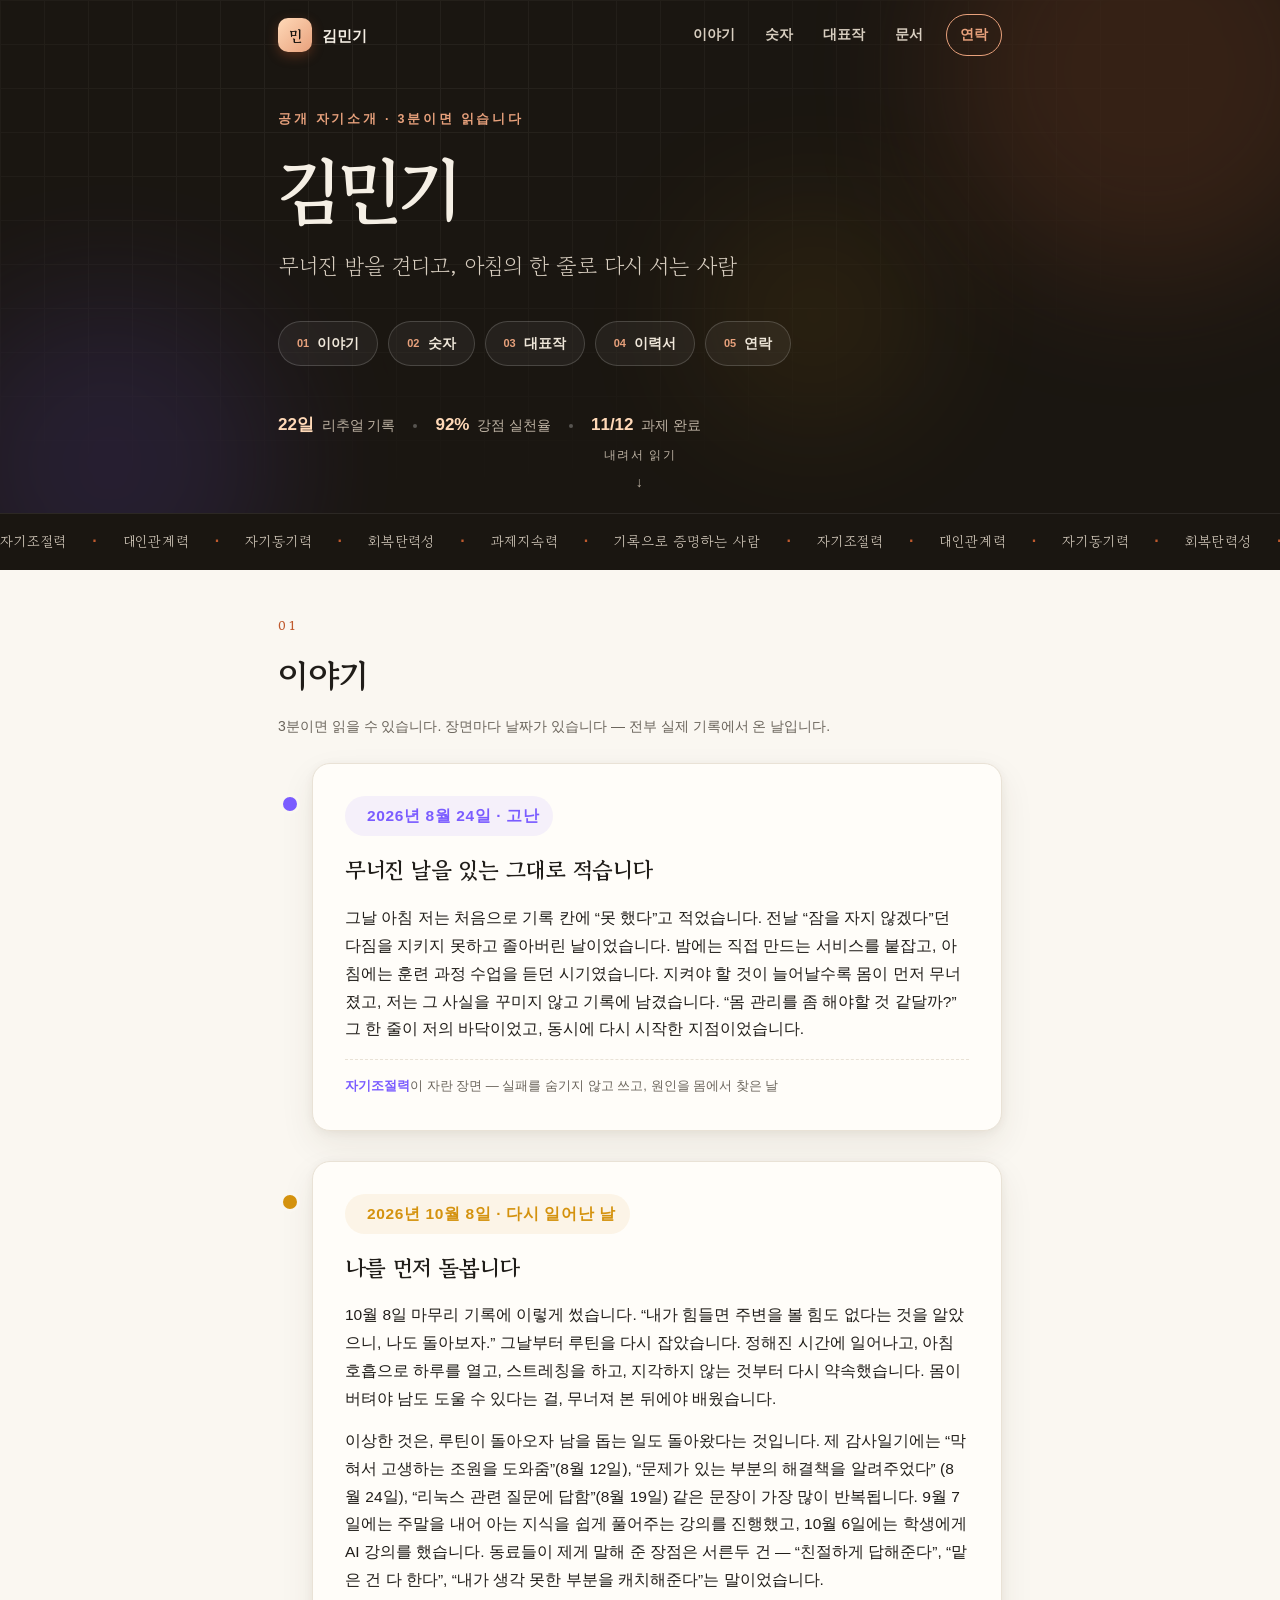
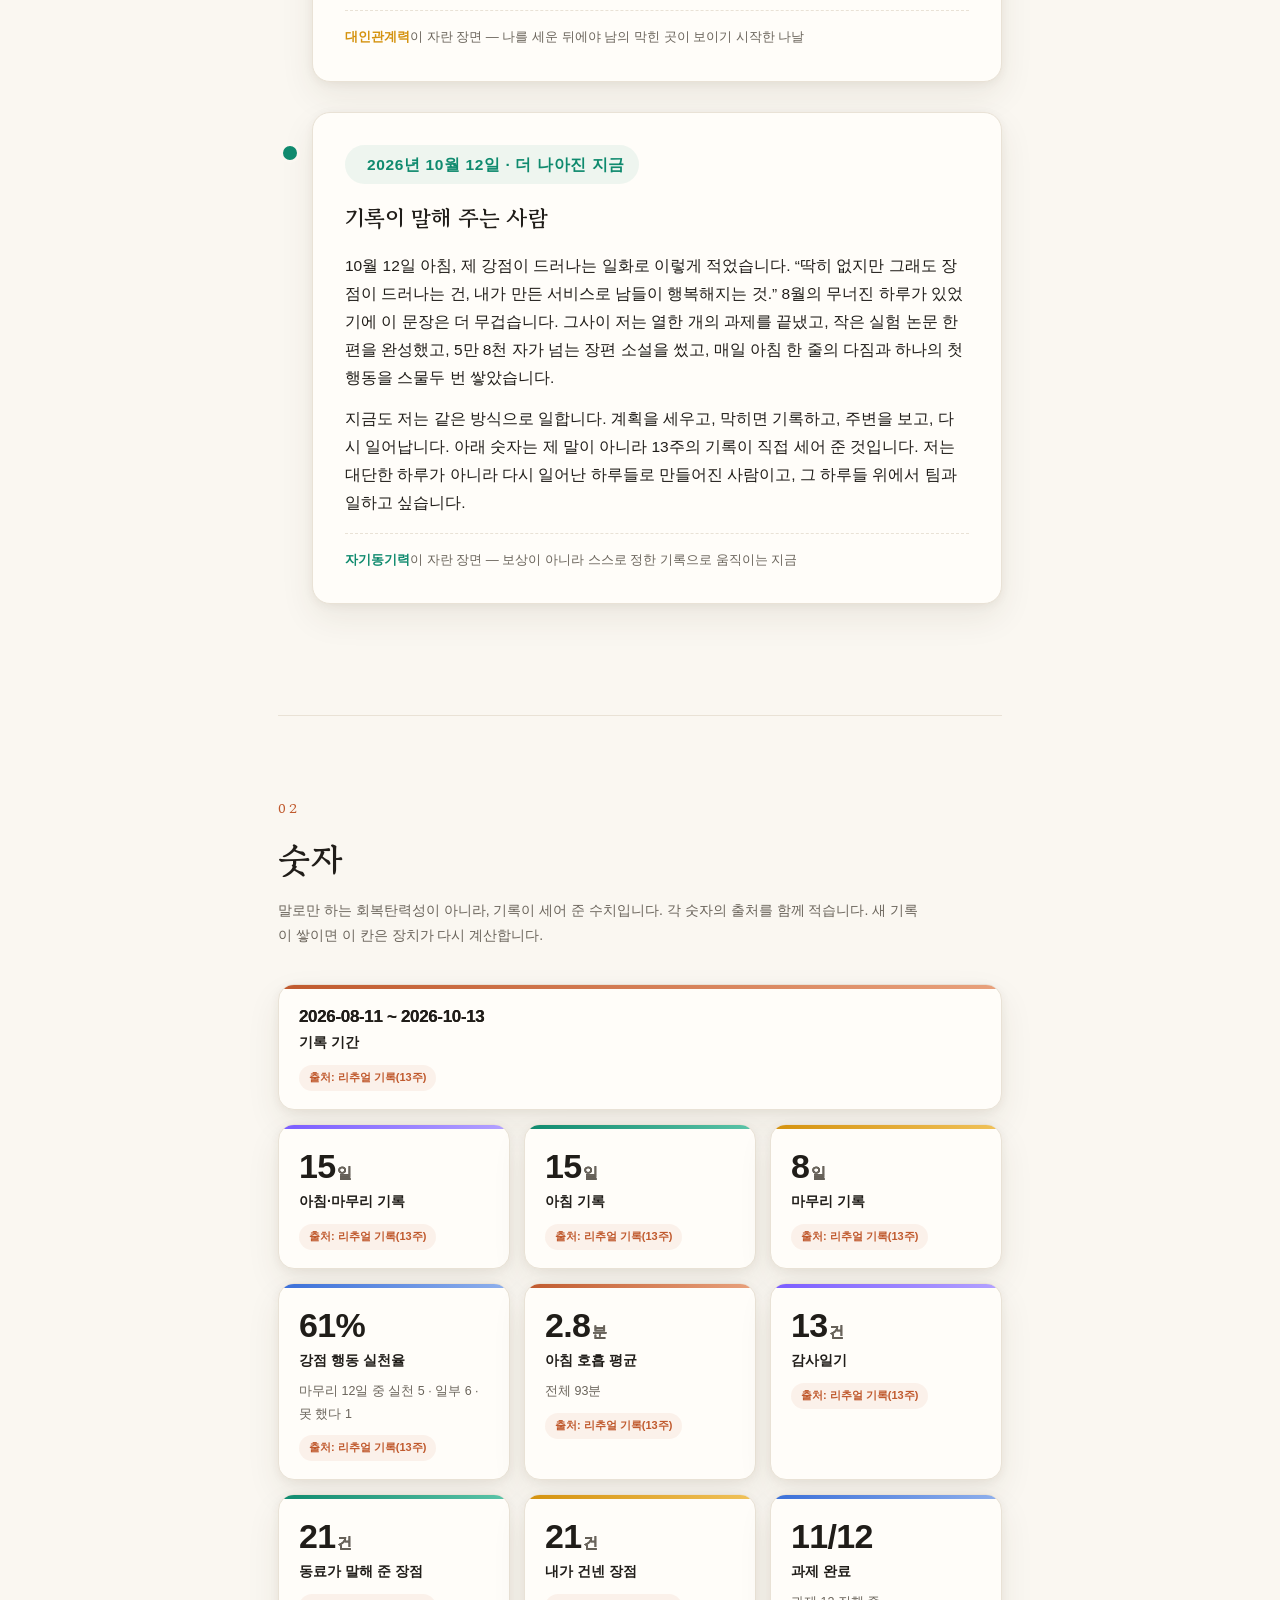
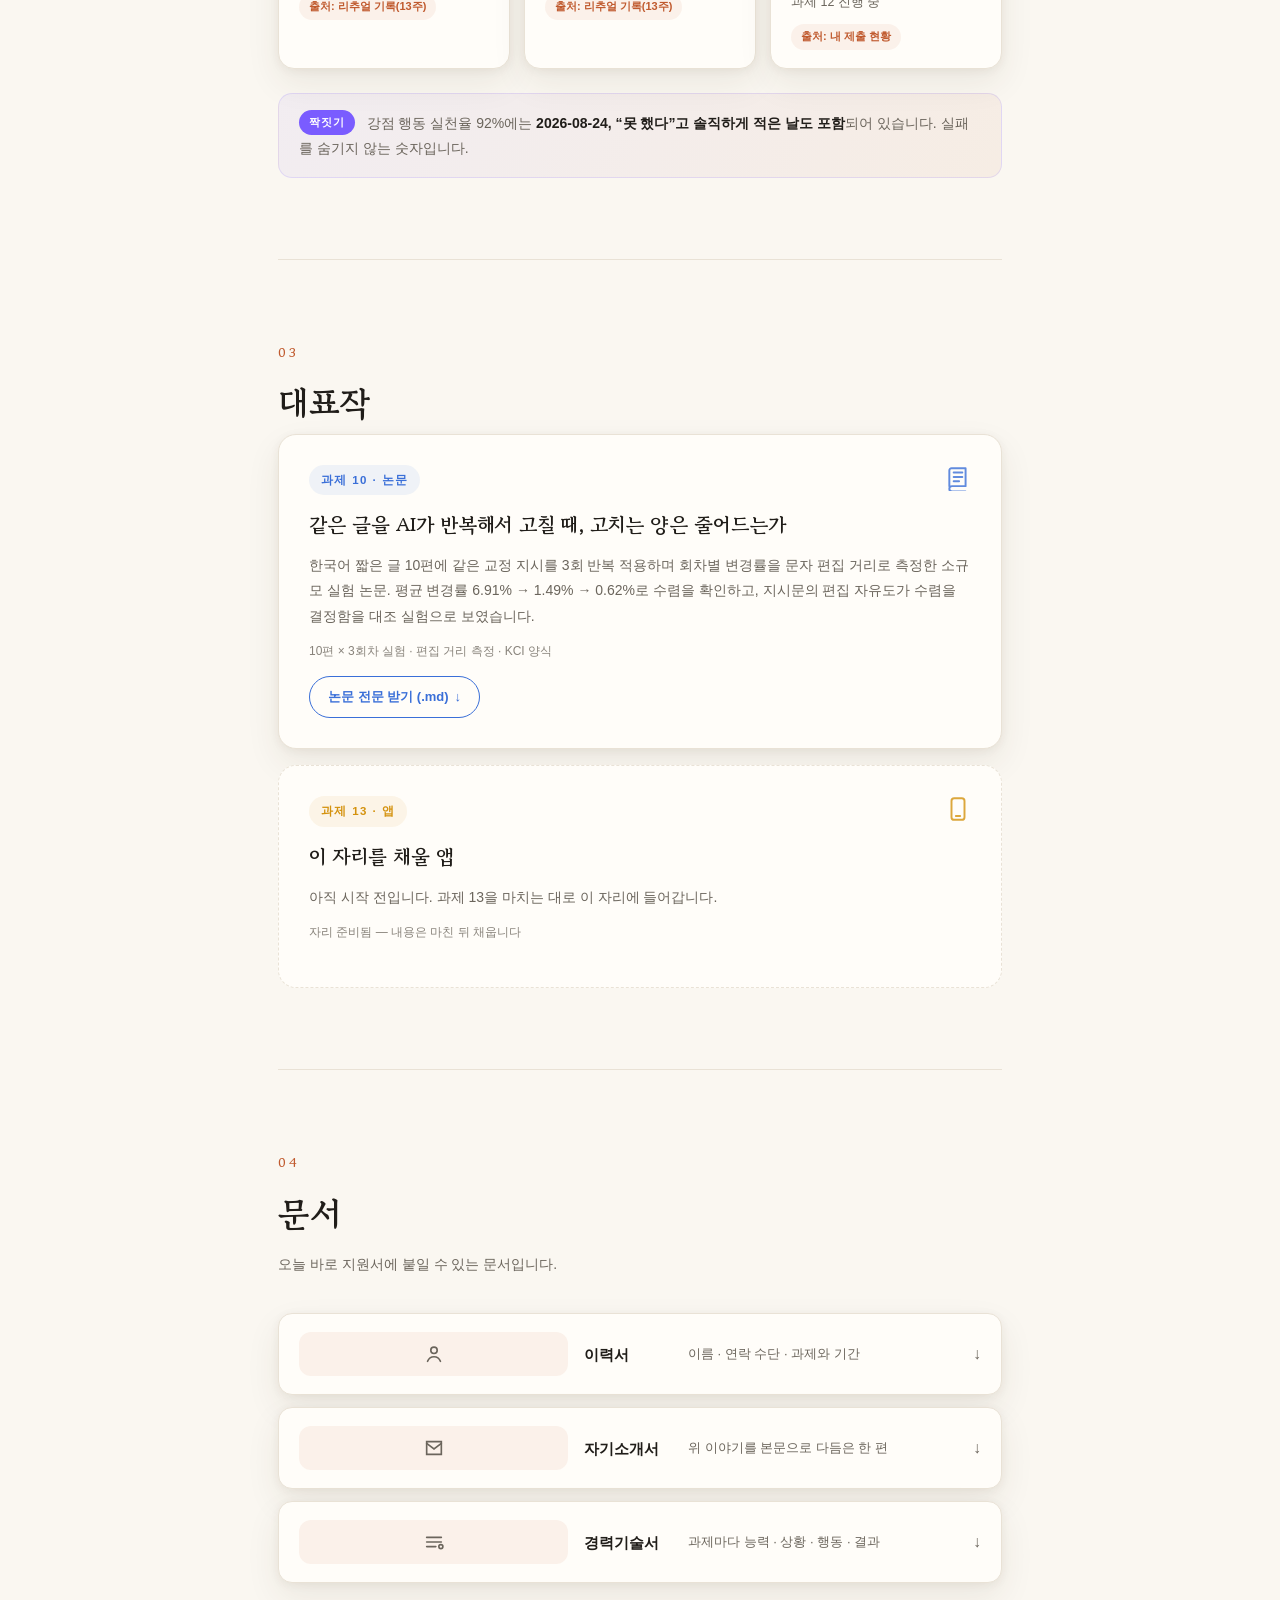
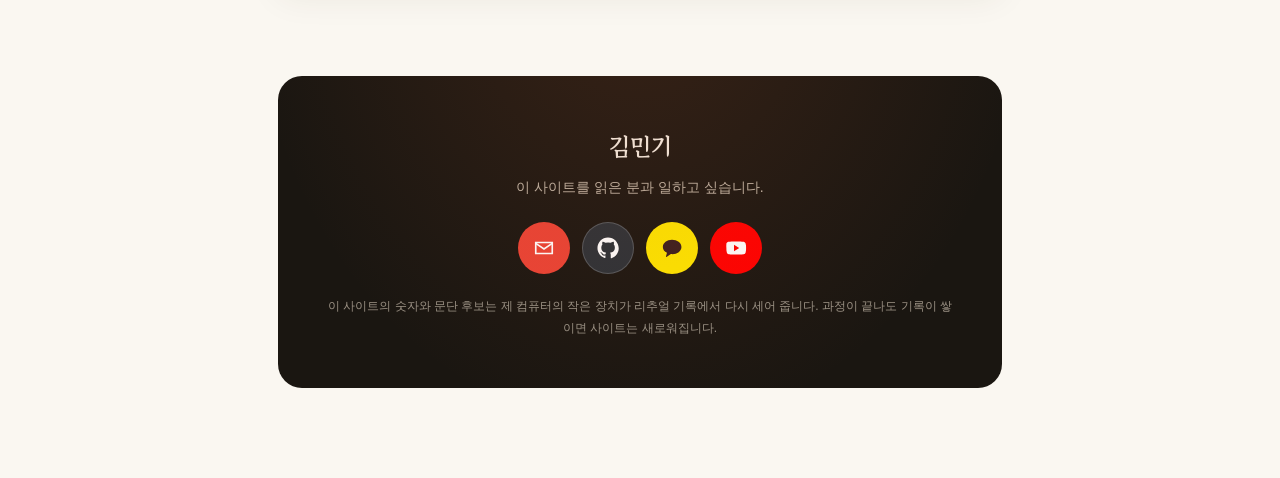
==== docs/index.html @ 38d70240 "유튜브 아이콘 재생 삼각형을 빨강으로 — 흰-흰 겹침 수정 Generated with Devin (https://devin.ai)" ====
﻿<!doctype html>
<html lang="ko">
<head>
<meta charset="utf-8">
<meta name="viewport" content="width=device-width, initial-scale=1">
<title>김민기 — 무너진 밤을 견디고, 아침의 한 줄로 다시 서는 사람</title>
<meta name="description" content="김민기. 13주의 기록, 고난에서 시작해 더 나아진 지금에 이르는 이야기.">
<link rel="icon" href="data:,">
<link rel="preconnect" href="https://fonts.googleapis.com">
<link rel="preconnect" href="https://fonts.gstatic.com" crossorigin>
<link href="https://fonts.googleapis.com/css2?family=Gowun+Batang:wght@400;700&family=Pretendard:wght@400;600;700;800&display=swap" rel="stylesheet">
<link rel="stylesheet" href="style.css">
</head>
<body>

<!-- 읽기 진행바 -->
<div class="progress" id="progress" aria-hidden="true"></div>

<!-- 상단 고정 내비 -->
<nav class="topbar" id="topbar">
  <div class="topbar-in">
    <a class="brand" href="#top" aria-label="맨 위로"><span class="brand-mk">민</span><span class="brand-t">김민기</span></a>
    <button class="burger" id="burger" aria-label="메뉴 열기"><span></span><span></span><span></span></button>
    <div class="nav-links" id="navlinks">
      <a href="#story" data-sec="story">이야기</a>
      <a href="#numbers" data-sec="numbers">숫자</a>
      <a href="#works" data-sec="works">대표작</a>
      <a href="#docs" data-sec="docs">문서</a>
      <a href="#contact" class="nav-cta" data-sec="contact">연락</a>
    </div>
  </div>
</nav>

<header class="hero" id="top">
  <div class="hero-bg" aria-hidden="true"><span class="orb o1"></span><span class="orb o2"></span><span class="orb o3"></span><span class="grid"></span></div>
  <div class="wrap hero-in">
    <p class="hero-tag">공개 자기소개 · 3분이면 읽습니다</p>
    <h1 class="hero-name">김민기</h1>
    <p class="hero-line">무너진 밤을 견디고, 아침의 한 줄로 다시 서는 사람</p>
    <nav class="hero-nav">
      <a href="#story"><i>01</i>이야기</a>
      <a href="#numbers"><i>02</i>숫자</a>
      <a href="#works"><i>03</i>대표작</a>
      <a href="#docs"><i>04</i>이력서</a>
      <a href="#contact"><i>05</i>연락</a>
    </nav>
    <div class="hero-meta">
      <span><b>22일</b> 리추얼 기록</span><i></i>
      <span><b>92%</b> 강점 실천율</span><i></i>
      <span><b>11/12</b> 과제 완료</span>
    </div>
  </div>
  <a class="hero-cue" href="#story" aria-label="이야기로 이동">내려서 읽기<span class="cue-arrow">↓</span></a>
</header>

<!-- 키워드 마키 -->
<div class="marquee" aria-hidden="true">
  <div class="marquee-track" id="mq">
    <span>자기조절력</span><i>·</i><span>대인관계력</span><i>·</i><span>자기동기력</span><i>·</i><span>회복탄력성</span><i>·</i><span>과제지속력</span><i>·</i><span>기록으로 증명하는 사람</span><i>·</i>
  </div>
</div>

<main class="wrap">

  <!-- ══ 이야기: 이 사이트의 본편 ══ -->
  <section id="story" class="sec">
    <p class="sec-no">01</p>
    <h2 class="sec-t">이야기</h2>
    <p class="sec-sub">3분이면 읽을 수 있습니다. 장면마다 날짜가 있습니다 — 전부 실제 기록에서 온 날입니다.</p>

    <div class="timeline">
      <article class="scene s1 reveal">
        <p class="scene-date"><span class="dot"></span>2026년 8월 24일 · 고난</p>
        <h3 class="scene-t">무너진 날을 있는 그대로 적습니다</h3>
        <p>
          그날 아침 저는 처음으로 기록 칸에 “못 했다”고 적었습니다. 전날 “잠을 자지 않겠다”던
          다짐을 지키지 못하고 졸아버린 날이었습니다. 밤에는 직접 만드는 서비스를 붙잡고, 아침에는
          훈련 과정 수업을 듣던 시기였습니다. 지켜야 할 것이 늘어날수록 몸이 먼저 무너졌고,
          저는 그 사실을 꾸미지 않고 기록에 남겼습니다. “몸 관리를 좀 해야할 것 같달까?”
          그 한 줄이 저의 바닥이었고, 동시에 다시 시작한 지점이었습니다.
        </p>
        <p class="scene-cap"><em>자기조절력</em>이 자란 장면 — 실패를 숨기지 않고 쓰고, 원인을 몸에서 찾은 날</p>
      </article>

      <article class="scene s2 reveal">
        <p class="scene-date"><span class="dot"></span>2026년 10월 8일 · 다시 일어난 날</p>
        <h3 class="scene-t">나를 먼저 돌봅니다</h3>
        <p>
          10월 8일 마무리 기록에 이렇게 썼습니다. “내가 힘들면 주변을 볼 힘도 없다는 것을
          알았으니, 나도 돌아보자.” 그날부터 루틴을 다시 잡았습니다. 정해진 시간에 일어나고,
          아침 호흡으로 하루를 열고, 스트레칭을 하고, 지각하지 않는 것부터 다시 약속했습니다.
          몸이 버텨야 남도 도울 수 있다는 걸, 무너져 본 뒤에야 배웠습니다.
        </p>
        <p>
          이상한 것은, 루틴이 돌아오자 남을 돕는 일도 돌아왔다는 것입니다. 제 감사일기에는
          “막혀서 고생하는 조원을 도와줌”(8월 12일), “문제가 있는 부분의 해결책을 알려주었다”
          (8월 24일), “리눅스 관련 질문에 답함”(8월 19일) 같은 문장이 가장 많이 반복됩니다.
          9월 7일에는 주말을 내어 아는 지식을 쉽게 풀어주는 강의를 진행했고, 10월 6일에는
          학생에게 AI 강의를 했습니다. 동료들이 제게 말해 준 장점은 서른두 건 — “친절하게
          답해준다”, “맡은 건 다 한다”, “내가 생각 못한 부분을 캐치해준다”는 말이었습니다.
        </p>
        <p class="scene-cap"><em>대인관계력</em>이 자란 장면 — 나를 세운 뒤에야 남의 막힌 곳이 보이기 시작한 나날</p>
      </article>

      <article class="scene s3 reveal">
        <p class="scene-date"><span class="dot"></span>2026년 10월 12일 · 더 나아진 지금</p>
        <h3 class="scene-t">기록이 말해 주는 사람</h3>
        <p>
          10월 12일 아침, 제 강점이 드러나는 일화로 이렇게 적었습니다. “딱히 없지만 그래도
          장점이 드러나는 건, 내가 만든 서비스로 남들이 행복해지는 것.” 8월의 무너진 하루가
          있었기에 이 문장은 더 무겁습니다. 그사이 저는 열한 개의 과제를 끝냈고, 작은 실험
          논문 한 편을 완성했고, 5만 8천 자가 넘는 장편 소설을 썼고, 매일 아침 한 줄의 다짐과
          하나의 첫 행동을 스물두 번 쌓았습니다.
        </p>
        <p>
          지금도 저는 같은 방식으로 일합니다. 계획을 세우고, 막히면 기록하고, 주변을 보고,
          다시 일어납니다. 아래 숫자는 제 말이 아니라 13주의 기록이 직접 세어 준 것입니다.
          저는 대단한 하루가 아니라 다시 일어난 하루들로 만들어진 사람이고, 그 하루들 위에서
          팀과 일하고 싶습니다.
        </p>
        <p class="scene-cap"><em>자기동기력</em>이 자란 장면 — 보상이 아니라 스스로 정한 기록으로 움직이는 지금</p>
      </article>
    </div>
  </section>

  <!-- ══ 숫자 — 출처 있는 수치, 장치가 다시 세어 줌 ══ -->
  <section id="numbers" class="sec">
    <p class="sec-no">02</p>
    <h2 class="sec-t">숫자</h2>
    <p class="sec-sub">말로만 하는 회복탄력성이 아니라, 기록이 세어 준 수치입니다. 각 숫자의 출처를 함께 적습니다. 새 기록이 쌓이면 이 칸은 장치가 다시 계산합니다.</p>
    <div class="num-grid" id="num-grid"><noscript>숫자는 docs/data.json에서 읽어 옵니다.</noscript></div>
    <p class="num-note reveal">
      <span class="note-k">짝짓기</span>
      강점 행동 실천율 92%에는 <strong>2026-08-24, “못 했다”고 솔직하게 적은 날도 포함</strong>되어 있습니다.
      실패를 숨기지 않는 숫자입니다.
    </p>
  </section>

  <!-- ══ 대표작 ══ -->
  <section id="works" class="sec">
    <p class="sec-no">03</p>
    <h2 class="sec-t">대표작</h2>
    <div class="work-grid">
      <article class="work w1 reveal">
        <div class="work-head">
          <p class="work-tag">과제 10 · 논문</p>
          <span class="work-ico" aria-hidden="true"><svg viewBox="0 0 24 24" width="26" height="26" fill="none" stroke="currentColor" stroke-width="1.8" stroke-linecap="round" stroke-linejoin="round"><path d="M4 19.5V5a2 2 0 0 1 2-2h13v16.5H6.5A2.5 2.5 0 0 0 4 22a2.5 2.5 0 0 0 2.5 2.5H19"/><path d="M8 7h8M8 11h8M8 15h5"/></svg></span>
        </div>
        <h3 class="work-t">같은 글을 AI가 반복해서 고칠 때, 고치는 양은 줄어드는가</h3>
        <p class="work-d">한국어 짧은 글 10편에 같은 교정 지시를 3회 반복 적용하며 회차별 변경률을 문자 편집 거리로 측정한 소규모 실험 논문. 평균 변경률 6.91% → 1.49% → 0.62%로 수렴을 확인하고, 지시문의 편집 자유도가 수렴을 결정함을 대조 실험으로 보였습니다.</p>
        <p class="work-meta">10편 × 3회차 실험 · 편집 거리 측정 · KCI 양식</p>
        <a class="work-link" href="works/과제10_첫논문.md" download>논문 전문 받기 (.md)</a>
      </article>
      <article class="work work-empty w2 reveal">
        <div class="work-head">
          <p class="work-tag">과제 13 · 앱</p>
          <span class="work-ico" aria-hidden="true"><svg viewBox="0 0 24 24" width="26" height="26" fill="none" stroke="currentColor" stroke-width="1.8" stroke-linecap="round" stroke-linejoin="round"><rect x="6" y="2" width="12" height="20" rx="2.5"/><path d="M10 18.5h4"/></svg></span>
        </div>
        <h3 class="work-t">이 자리를 채울 앱</h3>
        <p class="work-d">아직 시작 전입니다. 과제 13을 마치는 대로 이 자리에 들어갑니다.</p>
        <p class="work-meta">자리 준비됨 — 내용은 마친 뒤 채웁니다</p>
      </article>
    </div>
  </section>

  <!-- ══ 문서 — 오늘 지원서에 붙일 수 있는 ══ -->
  <section id="docs" class="sec">
    <p class="sec-no">04</p>
    <h2 class="sec-t">문서</h2>
    <p class="sec-sub">오늘 바로 지원서에 붙일 수 있는 문서입니다.</p>
    <div class="doc-list">
      <a class="doc reveal" href="cv/이력서.md" download>
        <span class="doc-ico" aria-hidden="true"><svg viewBox="0 0 24 24" width="22" height="22" fill="none" stroke="currentColor" stroke-width="1.8" stroke-linecap="round"><circle cx="12" cy="8" r="3.5"/><path d="M5 20c1.2-3.2 3.9-5 7-5s5.8 1.8 7 5"/></svg></span>
        <b>이력서</b><span>이름 · 연락 수단 · 과제와 기간</span><i class="doc-go">↓</i>
      </a>
      <a class="doc reveal" href="cv/자기소개서.md" download>
        <span class="doc-ico" aria-hidden="true"><svg viewBox="0 0 24 24" width="22" height="22" fill="none" stroke="currentColor" stroke-width="1.8" stroke-linecap="round"><path d="M4 5h16v14H4z"/><path d="m4 7 8 6 8-6"/></svg></span>
        <b>자기소개서</b><span>위 이야기를 본문으로 다듬은 한 편</span><i class="doc-go">↓</i>
      </a>
      <a class="doc reveal" href="cv/경력기술서.md" download>
        <span class="doc-ico" aria-hidden="true"><svg viewBox="0 0 24 24" width="22" height="22" fill="none" stroke="currentColor" stroke-width="1.8" stroke-linecap="round"><path d="M4 7h16M4 12h16M4 17h10"/><circle cx="19.5" cy="17" r="2.2"/></svg></span>
        <b>경력기술서</b><span>과제마다 능력 · 상황 · 행동 · 결과</span><i class="doc-go">↓</i>
      </a>
    </div>
  </section>

  <footer id="contact" class="foot">
    <div class="foot-card reveal">
      <p class="foot-name">김민기</p>
      <p class="foot-line">이 사이트를 읽은 분과 일하고 싶습니다.</p>
      <div class="foot-ctas">
        <a class="foot-cta c-mail" href="mailto:sterran123@gmail.com" aria-label="이메일 sterran123@gmail.com" title="sterran123@gmail.com">
          <svg viewBox="0 0 24 24" width="22" height="22" fill="none" stroke="currentColor" stroke-width="1.8" aria-hidden="true"><path d="M3 6h18v12H3z"/><path d="m3 7 9 6 9-6"/></svg>
        </a>
        <a class="foot-cta c-gh" href="https://github.com/sterran123" target="_blank" rel="noopener" aria-label="GitHub github.com/sterran123" title="github.com/sterran123">
          <svg viewBox="0 0 24 24" width="22" height="22" fill="currentColor" aria-hidden="true"><path d="M12 .5C5.6.5.5 5.6.5 12c0 5.1 3.3 9.4 7.9 10.9.6.1.8-.2.8-.6v-2c-3.2.7-3.9-1.4-3.9-1.4-.5-1.3-1.3-1.7-1.3-1.7-1-.7.1-.7.1-.7 1.2.1 1.8 1.2 1.8 1.2 1 1.8 2.7 1.3 3.4 1 .1-.8.4-1.3.7-1.6-2.6-.3-5.3-1.3-5.3-5.7 0-1.3.5-2.3 1.2-3.1-.1-.3-.5-1.5.1-3.1 0 0 1-.3 3.2 1.2a11 11 0 0 1 5.8 0c2.2-1.5 3.2-1.2 3.2-1.2.6 1.6.2 2.8.1 3.1.8.8 1.2 1.8 1.2 3.1 0 4.4-2.7 5.4-5.3 5.7.4.4.8 1.1.8 2.2v3.2c0 .4.2.7.8.6 4.6-1.5 7.9-5.8 7.9-10.9C23.5 5.6 18.4.5 12 .5Z"/></svg>
        </a>
        <a class="foot-cta c-kk" href="https://open.kakao.com/o/s7Nj9C6h" target="_blank" rel="noopener" aria-label="카카오톡 오픈채팅" title="카카오톡 오픈채팅">
          <svg viewBox="0 0 24 24" width="22" height="22" fill="currentColor" aria-hidden="true"><path d="M12 3C6.5 3 2 6.5 2 10.8c0 2.7 1.8 5.1 4.5 6.4l-1.1 4.1c-.1.3.3.6.6.4l4.8-3.1c.5.1 1 .1 1.5.1 5.5 0 10-3.5 10-7.9S17.5 3 12 3Z"/></svg>
        </a>
        <a class="foot-cta c-yt" href="https://youtube.com/@밍이뮤직하우스" target="_blank" rel="noopener" aria-label="유튜브 @밍이뮤직하우스" title="youtube.com/@밍이뮤직하우스">
          <svg viewBox="0 0 24 24" width="22" height="22" aria-hidden="true"><path fill="currentColor" d="M22.5 7.2a2.8 2.8 0 0 0-2-2C18.9 4.8 12 4.8 12 4.8s-6.9 0-8.5.4a2.8 2.8 0 0 0-2 2A29.4 29.4 0 0 0 1.5 12c0 1.6 0 3.2.5 4.8a2.8 2.8 0 0 0 2 2c1.6.4 8 .4 8 .4s6.9 0 8.5-.4a2.8 2.8 0 0 0 2-2c.5-1.6.5-3.2.5-4.8s0-3.2-.5-4.8Z"/><path fill="#FF0000" d="m9.8 15.5 5.7-3.5-5.7-3.5v7Z"/></svg>
        </a>
      </div>
      <p class="foot-note">이 사이트의 숫자와 문단 후보는 제 컴퓨터의 작은 장치가 리추얼 기록에서 다시 세어 줍니다. 과정이 끝나도 기록이 쌓이면 사이트는 새로워집니다.</p>
    </div>
  </footer>

</main>

<button class="totop" id="totop" aria-label="맨 위로">↑</button>

<script>
/* 숫자 카드 — data.json에서 읽어 그림 */
fetch('data.json').then(r => r.json()).then(d => {
  const grid = document.getElementById('num-grid');
  const tones = ['t1','t2','t3','t4','t5'];
  grid.innerHTML = d.stats.map((s, i) => `
    <div class="num ${tones[i % tones.length]}${s.span ? ' num-span' : ''} reveal">
      <p class="num-v"${/^\d+(\.\d+)?(%)?$/.test(String(s.value)) ? ` data-count="${s.value}"` : ''}>${s.value}${s.unit ? '<span class="num-u">' + s.unit + '</span>' : ''}</p>
      <p class="num-l">${s.label}</p>
      ${s.detail ? `<p class="num-d">${s.detail}</p>` : ''}
      <p class="num-s">출처: ${s.source}</p>
    </div>`).join('');
  observe();
});

/* 스크롤 리빌 + 숫자 카운트업 */
function observe() {
  const io = new IntersectionObserver(es => es.forEach(e => {
    if (!e.isIntersecting) return;
    e.target.classList.add('on');
    e.target.querySelectorAll('[data-count]').forEach(countUp);
    io.unobserve(e.target);
  }), { threshold: .12 });
  document.querySelectorAll('.reveal').forEach(el => io.observe(el));
}
function countUp(el) {
  if (el._done) return; el._done = true;
  const raw = el.dataset.count, isPct = raw.endsWith('%');
  const target = parseFloat(raw), unit = el.querySelector('.num-u');
  const txt = () => isPct ? Math.round(v) + '%' : (Number.isInteger(target) ? Math.round(v) : v.toFixed(1));
  let v = 0; const t0 = performance.now(), dur = 900;
  const step = t => { v = Math.min(target, target * (t - t0) / dur);
    el.firstChild.textContent = txt(); if (v < target) requestAnimationFrame(step); else el.firstChild.textContent = raw; };
  requestAnimationFrame(step);
}
observe();

/* ── 상단바: 스크롤 진행바 + 솔리드 전환 + 스크롤스파이 + 타임라인 진행 ── */
const topbar = document.getElementById('topbar');
const progress = document.getElementById('progress');
const totop = document.getElementById('totop');
const hero = document.querySelector('.hero');
const tl = document.querySelector('.timeline');
function onScroll() {
  const y = scrollY;
  topbar.classList.toggle('solid', y > 40);
  totop.classList.toggle('show', y > 600);
  const h = document.documentElement.scrollHeight - innerHeight;
  progress.style.transform = `scaleX(${h ? y / h : 0})`;
  // 타임라인 선 그려지기
  if (tl) {
    const r = tl.getBoundingClientRect();
    const p = Math.min(1, Math.max(0, (innerHeight * .8 - r.top) / r.height));
    tl.style.setProperty('--tl', p);
  }
}
addEventListener('scroll', onScroll, { passive: true });
onScroll();

/* 스크롤스파이 — 보이는 섹션의 내비 링크 강조 */
const spy = new IntersectionObserver(es => es.forEach(e => {
  const link = document.querySelector(`.nav-links a[data-sec="${e.target.id}"]`);
  if (link) link.classList.toggle('active', e.isIntersecting);
}), { rootMargin: '-40% 0px -55%' });
document.querySelectorAll('section.sec, footer.foot').forEach(s => spy.observe(s));

/* 햄버거 메뉴 */
const burger = document.getElementById('burger'), navlinks = document.getElementById('navlinks');
burger.addEventListener('click', () => navlinks.classList.toggle('open'));
navlinks.addEventListener('click', e => { if (e.target.tagName === 'A') navlinks.classList.remove('open'); });
totop.addEventListener('click', () => scrollTo({ top: 0, behavior: 'smooth' }));

/* 마키 트랙 두 배 — 끊김 없는 루프 */
const mq = document.getElementById('mq'); mq.innerHTML += mq.innerHTML;

/* 히어로 오브 마우스 패럴랙스 */
if (matchMedia('(pointer:fine)').matches) {
  addEventListener('mousemove', e => {
    if (scrollY > innerHeight) return;
    const x = (e.clientX / innerWidth - .5), y2 = (e.clientY / innerHeight - .5);
    document.querySelectorAll('.orb').forEach((o, i) => {
      const f = [18, 30, 12][i] || 15;
      o.style.translate = `${x * f}px ${y2 * f}px`;
    });
  });
}
</script>
</body>
</html>
---- docs/style.css ----
/* 김민기 소개 사이트 — 다채로운 단일 페이지 */
* { margin: 0; padding: 0; box-sizing: border-box; }
:root {
  --ink: #201d19; --ink-2: #6b655c; --line: #e9e2d6;
  --bg: #faf7f1; --card: #fffdf9;
  --c1: #c05a2e;            /* 주황 — 액센트 */
  --c2: #7a5cff;            /* 보라 */
  --c3: #0f8a6e;            /* 초록 */
  --c4: #d4920e;            /* 황금 */
  --c5: #3a6fd8;            /* 파랑 */
  --dark: #1a1611; --dark-2: #252019;
  --radius: 18px;
  --shadow: 0 2px 10px rgba(60,45,20,.06), 0 14px 34px rgba(60,45,20,.08);
  --serif: 'Gowun Batang', 'Pretendard', serif;
  --sans: 'Pretendard', 'Apple SD Gothic Neo', 'Malgun Gothic', sans-serif;
}
html { scroll-behavior: smooth; scroll-padding-top: 20px; }
body { font-family: var(--sans); background: var(--bg); color: var(--ink); line-height: 1.8; overflow-x: hidden; }
::selection { background: #ffd9c0; }
.wrap { max-width: 780px; margin: 0 auto; padding: 0 clamp(18px, 4vw, 28px); }

/* ══ 읽기 진행바 + 상단 내비 ══ */
.progress {
  position: fixed; top: 0; left: 0; right: 0; height: 3px; z-index: 90;
  background: linear-gradient(90deg, var(--c2), var(--c1), var(--c4), var(--c3));
  transform: scaleX(0); transform-origin: left;
}
.topbar {
  position: fixed; top: 0; left: 0; right: 0; z-index: 80;
  padding: 14px 0; transition: background .3s, box-shadow .3s, padding .3s;
}
.topbar.solid {
  background: #faf7f1e6; backdrop-filter: blur(14px);
  box-shadow: 0 1px 0 var(--line), 0 10px 30px rgba(60,45,20,.08);
  padding: 10px 0;
}
.topbar-in {
  max-width: 780px; margin: 0 auto; padding: 0 clamp(18px, 4vw, 28px);
  display: flex; align-items: center; justify-content: space-between; gap: 12px;
}
.brand { display: inline-flex; align-items: center; gap: 10px; text-decoration: none; }
.brand-mk {
  width: 34px; height: 34px; border-radius: 10px; display: grid; place-items: center;
  font-family: var(--serif); font-weight: 700; font-size: 15px;
  color: #1a1611; background: linear-gradient(135deg, #ffd9b8, #e8a17c);
  box-shadow: 0 4px 12px rgba(192,90,46,.35);
}
.brand-t { font-weight: 800; font-size: 15px; color: #f5efe5; transition: color .3s; }
.topbar.solid .brand-t { color: var(--ink); }
.nav-links { display: flex; align-items: center; gap: 4px; }
.nav-links a {
  position: relative; text-decoration: none; font-size: 13.5px; font-weight: 600;
  color: #d8cec0; padding: 8px 13px; border-radius: 99px; transition: color .25s, background .25s;
}
.nav-links a::after {
  content: ''; position: absolute; left: 13px; right: 13px; bottom: 4px; height: 2px;
  border-radius: 2px; background: var(--c1); transform: scaleX(0); transform-origin: left;
  transition: transform .25s;
}
.nav-links a:hover { color: #fff; }
.nav-links a.active { color: #fff; }
.nav-links a.active::after { transform: scaleX(1); }
.topbar.solid .nav-links a { color: var(--ink-2); }
.topbar.solid .nav-links a:hover, .topbar.solid .nav-links a.active { color: var(--ink); }
.nav-cta {
  border: 1.5px solid #e8a17c; color: #e8a17c !important; margin-left: 6px;
}
.nav-cta::after { display: none; }
.nav-cta:hover { background: #e8a17c; color: #1a1611 !important; }
.topbar.solid .nav-cta { color: var(--c1) !important; border-color: var(--c1); }
.topbar.solid .nav-cta:hover { background: var(--c1); color: #fff !important; }
.burger {
  display: none; flex-direction: column; gap: 5px; background: none; border: 0;
  cursor: pointer; padding: 8px;
}
.burger span { width: 22px; height: 2px; background: #f5efe5; border-radius: 2px; transition: .25s; }
.topbar.solid .burger span { background: var(--ink); }

/* ══ 히어로 ══ */
.hero {
  position: relative; overflow: hidden;
  background: var(--dark); color: #f5efe5;
  padding: clamp(72px,12vh,120px) 0 clamp(56px,8vh,84px);
}
.hero-bg { position: absolute; inset: 0; pointer-events: none; }
.orb { position: absolute; border-radius: 50%; filter: blur(70px); opacity: .5; }
.o1 { width: 420px; height: 420px; background: #c05a2e55; top: -140px; right: -80px; animation: drift 14s ease-in-out infinite alternate; }
.o2 { width: 340px; height: 340px; background: #7a5cff44; bottom: -120px; left: -60px; animation: drift 18s ease-in-out infinite alternate-reverse; }
.o3 { width: 220px; height: 220px; background: #d4920e33; top: 40%; left: 55%; animation: drift 20s ease-in-out infinite alternate; }
.grid {
  position: absolute; inset: 0; opacity: .06;
  background-image: linear-gradient(#f5efe5 1px, transparent 1px), linear-gradient(90deg, #f5efe5 1px, transparent 1px);
  background-size: 44px 44px;
  mask-image: radial-gradient(ellipse at 30% 20%, #000, transparent 70%);
}
@keyframes drift { to { transform: translate(30px, 24px) scale(1.06); } }

.hero-in { position: relative; }
/* 입장 애니메이션 — 순차적으로 떠오름 */
.hero-in > * { opacity: 0; animation: rise .8s cubic-bezier(.2,.7,.3,1) forwards; }
.hero-in > *:nth-child(1) { animation-delay: .1s; }
.hero-in > *:nth-child(2) { animation-delay: .22s; }
.hero-in > *:nth-child(3) { animation-delay: .38s; }
.hero-in > *:nth-child(4) { animation-delay: .55s; }
.hero-in > *:nth-child(5) { animation-delay: .7s; }
@keyframes rise { from { opacity: 0; transform: translateY(26px); } to { opacity: 1; transform: none; } }

.hero-tag {
  font-size: 12.5px; letter-spacing: .22em; font-weight: 700; color: #e8a17c;
  text-transform: uppercase; margin-bottom: 18px;
}
.hero-name {
  font-family: var(--serif); font-size: clamp(44px, 9vw, 72px); font-weight: 700;
  letter-spacing: -.03em; line-height: 1.1;
}
.hero-line {
  font-family: var(--serif); font-size: clamp(17px, 3vw, 22px); color: #d8cec0;
  margin: 18px 0 36px; max-width: 30em;
}
.hero-nav { display: flex; gap: 10px; flex-wrap: wrap; }
.hero-nav a {
  display: inline-flex; align-items: center; gap: 8px;
  text-decoration: none; color: #efe7da; font-size: 14px; font-weight: 600;
  border: 1px solid #ffffff2a; background: #ffffff0d; backdrop-filter: blur(6px);
  border-radius: 99px; padding: 9px 18px;
  transition: background .2s, border-color .2s, transform .2s;
}
.hero-nav a i { font-style: normal; font-size: 11px; color: #e8a17c; font-weight: 700; }
.hero-nav a:hover { background: #ffffff1c; border-color: #e8a17c88; transform: translateY(-2px); }
.hero-meta {
  display: flex; align-items: center; gap: 18px; flex-wrap: wrap;
  margin-top: 44px; font-size: 13.5px; color: #bdb2a3;
}
.hero-meta b { color: #ffd9b8; font-size: 17px; font-weight: 800; margin-right: 4px; }
.hero-meta i { width: 4px; height: 4px; border-radius: 50%; background: #ffffff44; }
.hero-cue {
  position: absolute; left: 50%; bottom: 18px; transform: translateX(-50%);
  font-size: 11.5px; letter-spacing: .14em; color: #bdb2a3; text-decoration: none;
  display: flex; flex-direction: column; align-items: center; gap: 4px;
}
.cue-arrow { animation: bob 1.6s ease-in-out infinite; display: block; font-size: 14px; }
@keyframes bob { 50% { transform: translateY(5px); } }

/* ══ 키워드 마키 ══ */
.marquee {
  overflow: hidden; background: var(--dark); border-top: 1px solid #ffffff14;
  padding: 13px 0;
}
.marquee-track {
  display: inline-flex; align-items: center; gap: 26px; white-space: nowrap;
  animation: mq 26s linear infinite; will-change: transform;
}
.marquee-track span {
  font-family: var(--serif); font-size: 14px; color: #d8cec0; letter-spacing: .06em;
}
.marquee-track i { color: var(--c1); font-style: normal; font-weight: 700; }
.marquee:hover .marquee-track { animation-play-state: paused; }
@keyframes mq { to { transform: translateX(-50%); } }

/* ══ 섹션 공통 ══ */
.sec { padding: clamp(52px, 9vh, 84px) 0; position: relative; }
.sec + .sec { border-top: 1px solid var(--line); }
/* 히어로(마키) 바로 아래 — 첫 장면이 이어지게 위 여백을 좁힘 */
#story { padding-top: clamp(28px, 5vh, 44px); }
#story .sec-sub { margin-bottom: 24px; }
.sec-no {
  font-family: var(--serif); font-size: 13px; font-weight: 700; color: var(--c1);
  letter-spacing: .2em; margin-bottom: 8px;
}
.sec-t { font-family: var(--serif); font-size: clamp(26px, 4.5vw, 34px); font-weight: 700; letter-spacing: -.01em; }
.sec-sub { font-size: 14px; color: var(--ink-2); margin: 8px 0 36px; max-width: 46em; }

/* ══ 이야기 — 타임라인 ══ */
.timeline { position: relative; padding-left: clamp(20px, 4vw, 34px); }
.timeline::before {
  content: ''; position: absolute; left: 7px; top: 8px; width: 2px;
  height: calc((100% - 16px) * var(--tl, 0));
  background: linear-gradient(var(--c2) 0%, var(--c4) 50%, var(--c3) 100%);
  border-radius: 2px; transition: height .15s linear;
}
.timeline { --tl: 0; }
.scene {
  position: relative; background: var(--card); border: 1px solid var(--line);
  border-radius: var(--radius); padding: clamp(20px, 4vw, 32px);
  margin-bottom: clamp(20px, 4vw, 30px); box-shadow: var(--shadow);
}
.scene::before {
  content: ''; position: absolute; left: calc(clamp(20px,4vw,34px) * -1 + 1px); top: 30px;
  width: 14px; height: 14px; border-radius: 50%;
  border: 3px solid var(--bg);
}
.s1::before { background: var(--c2); }
.s2::before { background: var(--c4); }
.s3::before { background: var(--c3); }
.scene-date {
  display: inline-flex; align-items: center; gap: 8px;
  font-size: 12.5px; font-weight: 700; letter-spacing: .04em;
  padding: 6px 14px; border-radius: 99px; margin-bottom: 14px;
}
.s1 .scene-date { color: var(--c2); background: #7a5cff14; }
.s2 .scene-date { color: var(--c4); background: #d4920e14; }
.s3 .scene-date { color: var(--c3); background: #0f8a6e12; }
.scene-t { font-family: var(--serif); font-size: clamp(18px, 3.2vw, 22px); margin-bottom: 14px; }
.scene p { margin-bottom: 14px; font-size: 15.5px; }
.scene p:last-of-type { margin-bottom: 0; }
.scene-cap {
  margin-top: 16px; padding-top: 14px; border-top: 1px dashed var(--line);
  font-size: 13px !important; color: var(--ink-2);
}
.scene-cap em { font-style: normal; font-weight: 800; }
.s1 .scene-cap em { color: var(--c2); }
.s2 .scene-cap em { color: var(--c4); }
.s3 .scene-cap em { color: var(--c3); }

/* ══ 숫자 ══ */
.num-grid { display: grid; grid-template-columns: repeat(3, 1fr); gap: 14px; }
.num {
  position: relative; background: var(--card); border: 1px solid var(--line);
  border-radius: 16px; padding: 22px 20px 18px; box-shadow: var(--shadow);
  overflow: hidden; transition: transform .25s, box-shadow .25s;
}
.num::before { content: ''; position: absolute; top: 0; left: 0; right: 0; height: 4px; }
.num:hover { transform: translateY(-4px); box-shadow: 0 6px 16px rgba(60,45,20,.08), 0 20px 40px rgba(60,45,20,.12); }
.num.t1::before { background: linear-gradient(90deg, var(--c1), #e8a17c); }
.num.t2::before { background: linear-gradient(90deg, var(--c2), #b3a2ff); }
.num.t3::before { background: linear-gradient(90deg, var(--c3), #5bc4a8); }
.num.t4::before { background: linear-gradient(90deg, var(--c4), #f0c25a); }
.num.t5::before { background: linear-gradient(90deg, var(--c5), #8fb0ec); }
.num-span { grid-column: 1 / -1; }
.num-v {
  font-size: clamp(28px, 5vw, 34px); font-weight: 800; letter-spacing: -.02em; line-height: 1.15;
  background: linear-gradient(120deg, var(--ink) 60%, var(--c1));
  -webkit-background-clip: text; background-clip: text; -webkit-text-fill-color: transparent;
}
.num.t2 .num-v { background: linear-gradient(120deg, var(--ink) 60%, var(--c2)); -webkit-background-clip: text; background-clip: text; }
.num.t3 .num-v { background: linear-gradient(120deg, var(--ink) 60%, var(--c3)); -webkit-background-clip: text; background-clip: text; }
.num.t4 .num-v { background: linear-gradient(120deg, var(--ink) 60%, var(--c4)); -webkit-background-clip: text; background-clip: text; }
.num.t5 .num-v { background: linear-gradient(120deg, var(--ink) 60%, var(--c5)); -webkit-background-clip: text; background-clip: text; }
.num-span .num-v { font-size: 17px; -webkit-text-fill-color: var(--ink); }
.num-u { font-size: 15px; font-weight: 700; color: var(--ink-2); margin-left: 2px; -webkit-text-fill-color: var(--ink-2); }
.num-l { font-size: 14px; font-weight: 700; margin-top: 3px; }
.num-d { font-size: 12.5px; color: var(--ink-2); margin-top: 7px; }
.num-s {
  display: inline-block; font-size: 11px; font-weight: 700; color: var(--c1);
  background: #c05a2e12; border-radius: 99px; padding: 3px 10px; margin-top: 10px;
}
.num-note {
  margin-top: 24px; font-size: 14px; color: var(--ink-2);
  background: linear-gradient(120deg, #7a5cff10, #c05a2e10);
  border: 1px solid #7a5cff26; border-radius: 14px; padding: 16px 20px;
}
.note-k {
  display: inline-block; font-size: 11px; font-weight: 800; letter-spacing: .08em;
  color: #fff; background: var(--c2); border-radius: 99px; padding: 3px 10px; margin-right: 8px;
  vertical-align: 2px;
}
.num-note strong { color: var(--ink); }

/* ══ 대표작 ══ */
.work-grid { display: grid; gap: 16px; }
.work {
  background: var(--card); border: 1px solid var(--line); border-radius: var(--radius);
  padding: clamp(22px, 4vw, 30px); box-shadow: var(--shadow);
  transition: transform .25s, border-color .25s;
}
.work:hover { transform: translateY(-3px); border-color: var(--c1); }
.work-empty { opacity: .75; border: 1.5px dashed var(--line); box-shadow: none; }
.work-empty:hover { border-color: var(--c4); }
.work-head { display: flex; justify-content: space-between; align-items: flex-start; }
.work-tag {
  font-size: 11.5px; font-weight: 800; letter-spacing: .12em;
  padding: 5px 12px; border-radius: 99px; margin-bottom: 12px;
}
.w1 .work-tag { color: var(--c5); background: #3a6fd814; }
.w2 .work-tag { color: var(--c4); background: #d4920e14; }
.work-ico { color: var(--ink-2); opacity: .7; }
.w1 .work-ico { color: var(--c5); opacity: .8; }
.w2 .work-ico { color: var(--c4); opacity: .8; }
.work-t { font-family: var(--serif); font-size: clamp(17px, 3vw, 20px); margin-bottom: 10px; }
.work-d { font-size: 14px; color: var(--ink-2); margin-bottom: 12px; }
.work-meta { font-size: 12px; color: var(--ink-2); opacity: .8; margin-bottom: 14px; }
.work-link {
  font-size: 13px; font-weight: 700; color: var(--c5); text-decoration: none;
  border: 1.5px solid var(--c5); border-radius: 99px; padding: 8px 18px;
  display: inline-flex; align-items: center; gap: 6px;
  transition: background .2s, color .2s;
}
.work-link::after { content: '↓'; }
.work-link:hover { background: var(--c5); color: #fff; }

/* ══ 문서 ══ */
.doc-list { display: grid; gap: 12px; }
.doc {
  display: flex; align-items: center; gap: 16px;
  text-decoration: none; color: var(--ink);
  background: var(--card); border: 1px solid var(--line); border-radius: 14px;
  padding: 18px 20px; box-shadow: var(--shadow);
  transition: transform .2s, border-color .2s;
}
.doc:hover { transform: translateX(6px); border-color: var(--c1); }
.doc-ico {
  flex: none; width: 44px; height: 44px; border-radius: 12px;
  display: grid; place-items: center; color: var(--c1); background: #c05a2e12;
}
.doc b { font-size: 15px; white-space: nowrap; min-width: 88px; }
.doc span { font-size: 13px; color: var(--ink-2); flex: 1; }
.doc-go { font-style: normal; color: var(--ink-2); transition: transform .2s, color .2s; }
.doc:hover .doc-go { transform: translateY(3px); color: var(--c1); }

/* ══ 푸터 ══ */
.foot { padding: 12px 0 clamp(60px, 10vh, 90px); }
.foot-card {
  background: var(--dark); color: #f5efe5; border-radius: 24px;
  padding: clamp(30px, 6vw, 48px); text-align: center;
  position: relative; overflow: hidden;
}
.foot-card::before {
  content: ''; position: absolute; inset: -40% -20% auto; height: 200%;
  background: radial-gradient(ellipse at 50% 0%, #c05a2e30, transparent 55%);
  pointer-events: none;
}
.foot-name { font-family: var(--serif); font-size: 24px; font-weight: 700; }
.foot-line { font-size: 14px; color: #bdb2a3; margin: 8px 0 22px; }
.foot-ctas { display: flex; flex-wrap: wrap; gap: 12px; justify-content: center; }
.foot-cta {
  display: inline-flex; align-items: center; justify-content: center;
  width: 52px; height: 52px; border-radius: 50%;
  color: var(--dark); text-decoration: none; background: #ffd9b8;
  transition: transform .2s, filter .2s, box-shadow .2s;
}
.foot-cta:hover { transform: scale(1.12) translateY(-2px); filter: brightness(1.12); }
/* 서비스별 브랜드 색 */
.foot-cta.c-mail { background: #EA4335; color: #fff; }
.foot-cta.c-gh   { background: #2b3137; color: #fff; border: 1.5px solid #ffffff30; }
.foot-cta.c-kk   { background: #FEE500; color: #3a1e1e; }
.foot-cta.c-yt   { background: #FF0000; color: #fff; }
.foot-cta.c-mail:hover { box-shadow: 0 6px 18px #ea433566; }
.foot-cta.c-gh:hover   { box-shadow: 0 6px 18px #ffffff22; }
.foot-cta.c-kk:hover   { box-shadow: 0 6px 18px #fee50055; }
.foot-cta.c-yt:hover   { box-shadow: 0 6px 18px #ff000066; }
.foot-note { margin-top: 22px; font-size: 12px; color: #9b9184; position: relative; }

/* ══ 맨위로 ══ */
.totop {
  position: fixed; right: 22px; bottom: 22px; z-index: 70;
  width: 46px; height: 46px; border-radius: 50%; border: 0; cursor: pointer;
  background: var(--dark); color: #f5efe5; font-size: 18px;
  box-shadow: 0 8px 24px rgba(20,15,8,.35);
  opacity: 0; transform: translateY(16px); pointer-events: none;
  transition: opacity .3s, transform .3s;
}
.totop.show { opacity: 1; transform: none; pointer-events: auto; }
.totop:hover { background: var(--c1); }

/* ══ 리빌 ══ */
.reveal { opacity: 0; transform: translateY(22px); transition: opacity .6s ease, transform .6s ease; }
.reveal.on { opacity: 1; transform: none; }
@media (prefers-reduced-motion: reduce) {
  .reveal { opacity: 1; transform: none; transition: none; }
  .orb, .cue-arrow { animation: none; }
  html { scroll-behavior: auto; }
}

/* ══ 반응형 ══ */
@media (max-width: 640px) {
  .num-grid { grid-template-columns: repeat(2, 1fr); }
  .doc { flex-wrap: wrap; gap: 10px 14px; }
  .doc b { min-width: 0; }
  .hero-meta { gap: 12px; font-size: 12.5px; }
  /* 햄버거 드롭다운 */
  .burger { display: flex; }
  .nav-links {
    position: absolute; top: 100%; right: 12px; left: 12px;
    flex-direction: column; align-items: stretch; gap: 2px;
    background: #fffdf9f5; backdrop-filter: blur(16px);
    border: 1px solid var(--line); border-radius: 16px; padding: 10px;
    box-shadow: 0 20px 50px rgba(60,45,20,.18);
    opacity: 0; transform: translateY(-8px); pointer-events: none;
    transition: opacity .25s, transform .25s;
  }
  .nav-links.open { opacity: 1; transform: none; pointer-events: auto; }
  .nav-links a { color: var(--ink-2) !important; padding: 12px 16px; }
  .nav-links a:hover, .nav-links a.active { color: var(--ink) !important; background: #f3ece4; }
  .nav-links a::after { display: none; }
  .nav-cta { text-align: center; margin: 6px 0 0; color: var(--c1) !important; border-color: var(--c1); }
}
@media (max-width: 400px) {
  .num-grid { grid-template-columns: 1fr 1fr; }
  .num-v { font-size: 24px; }
}
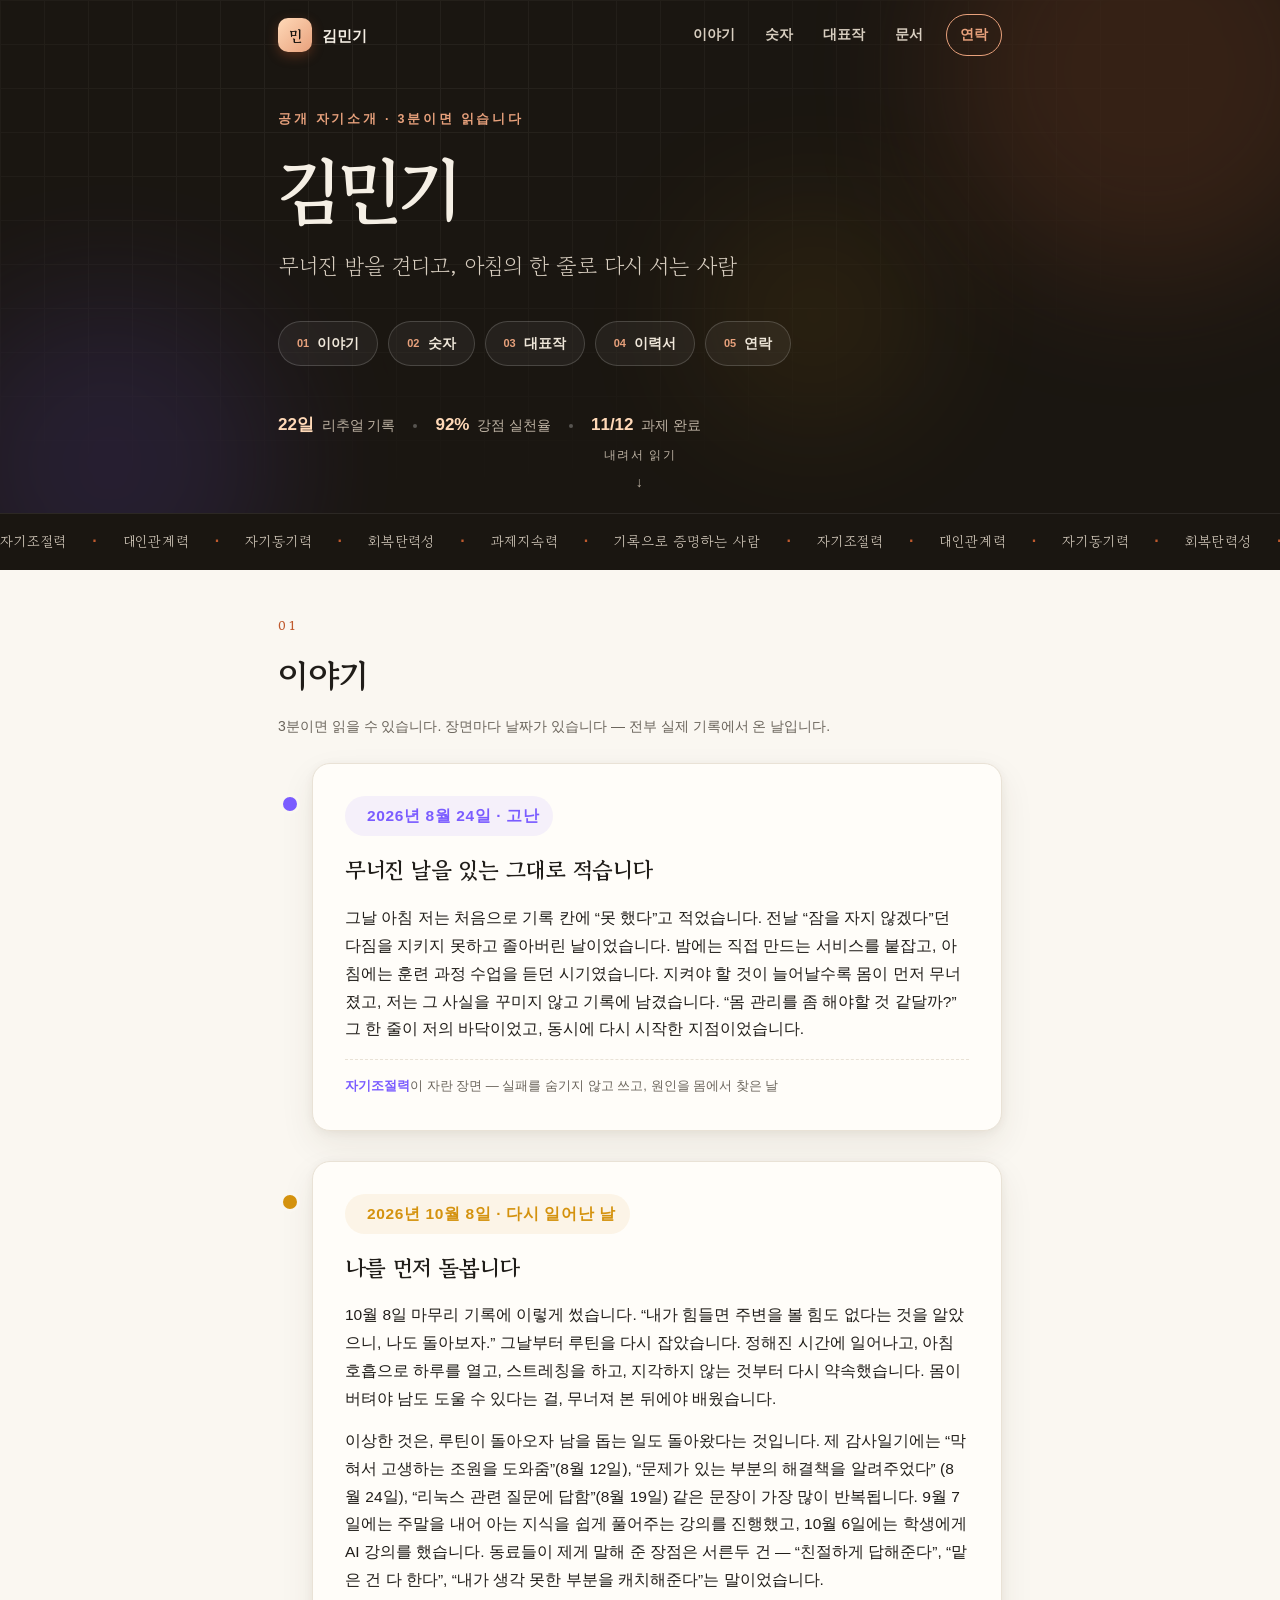
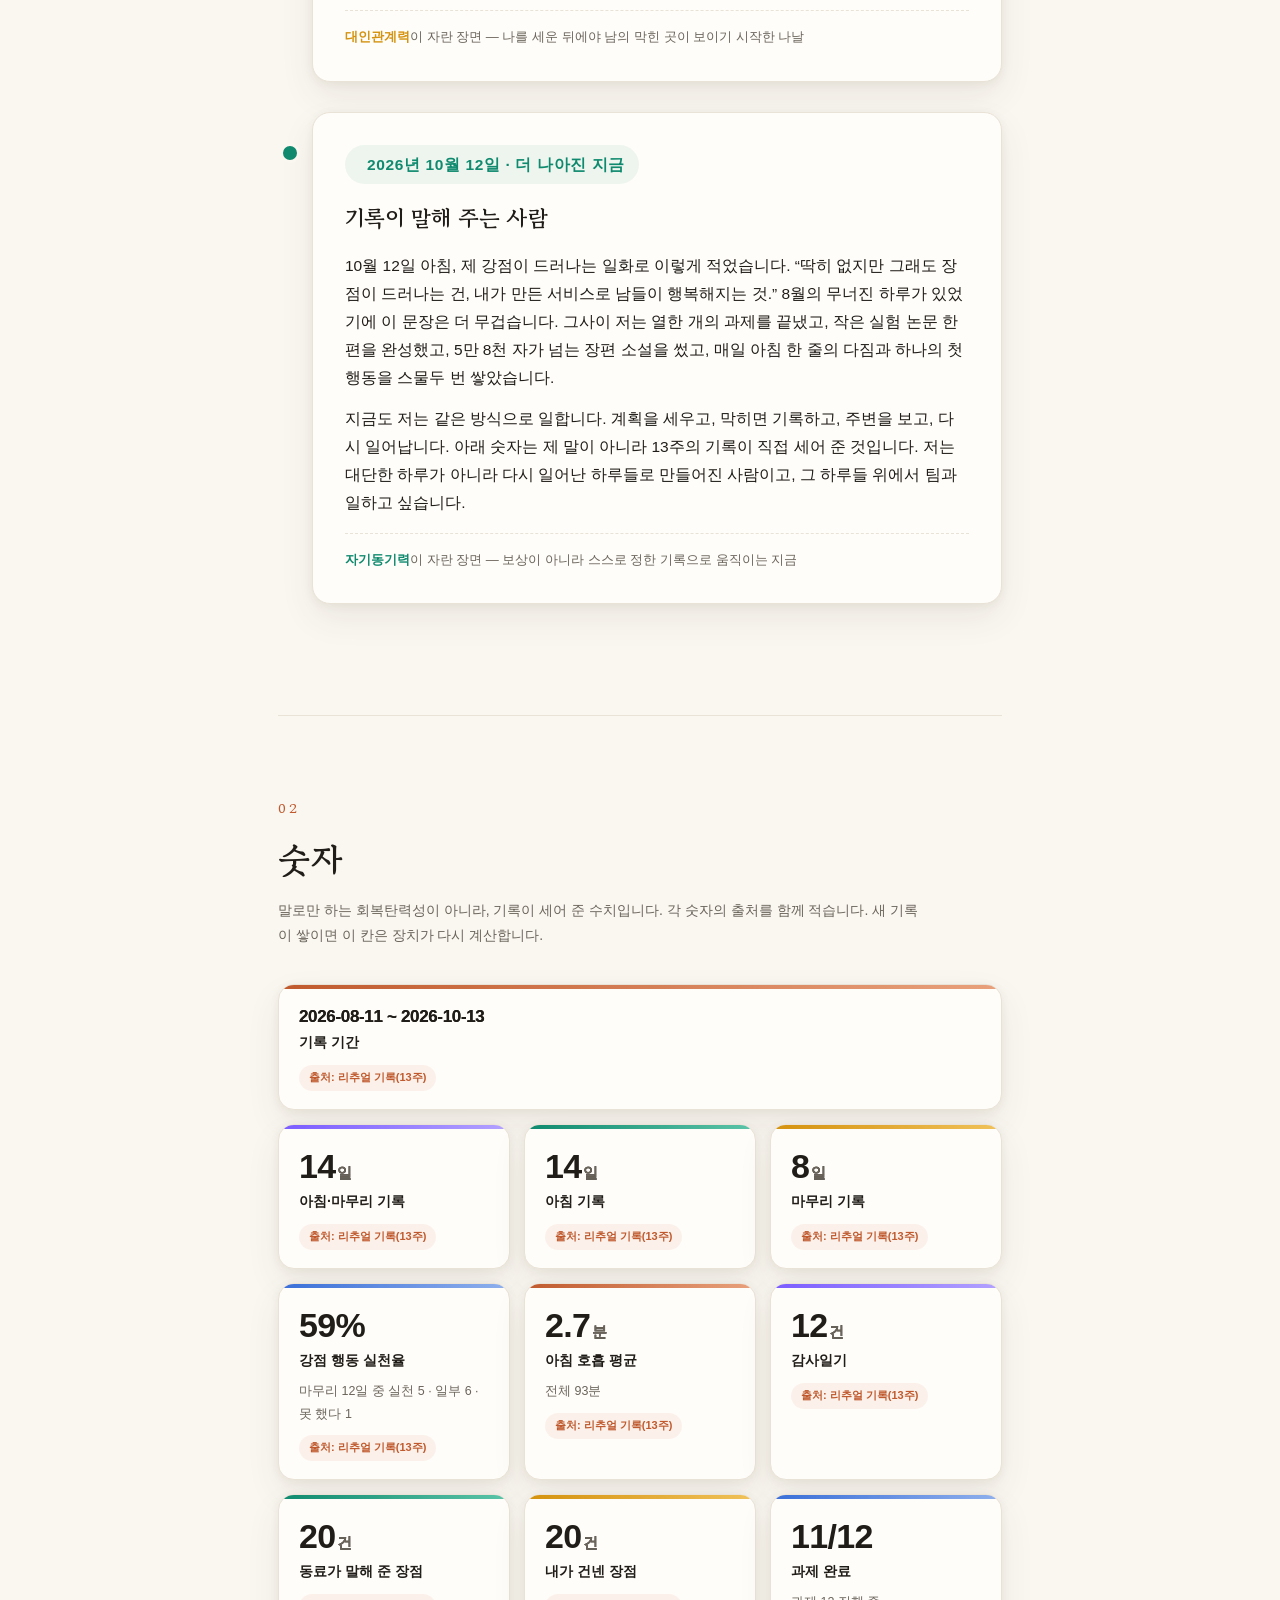
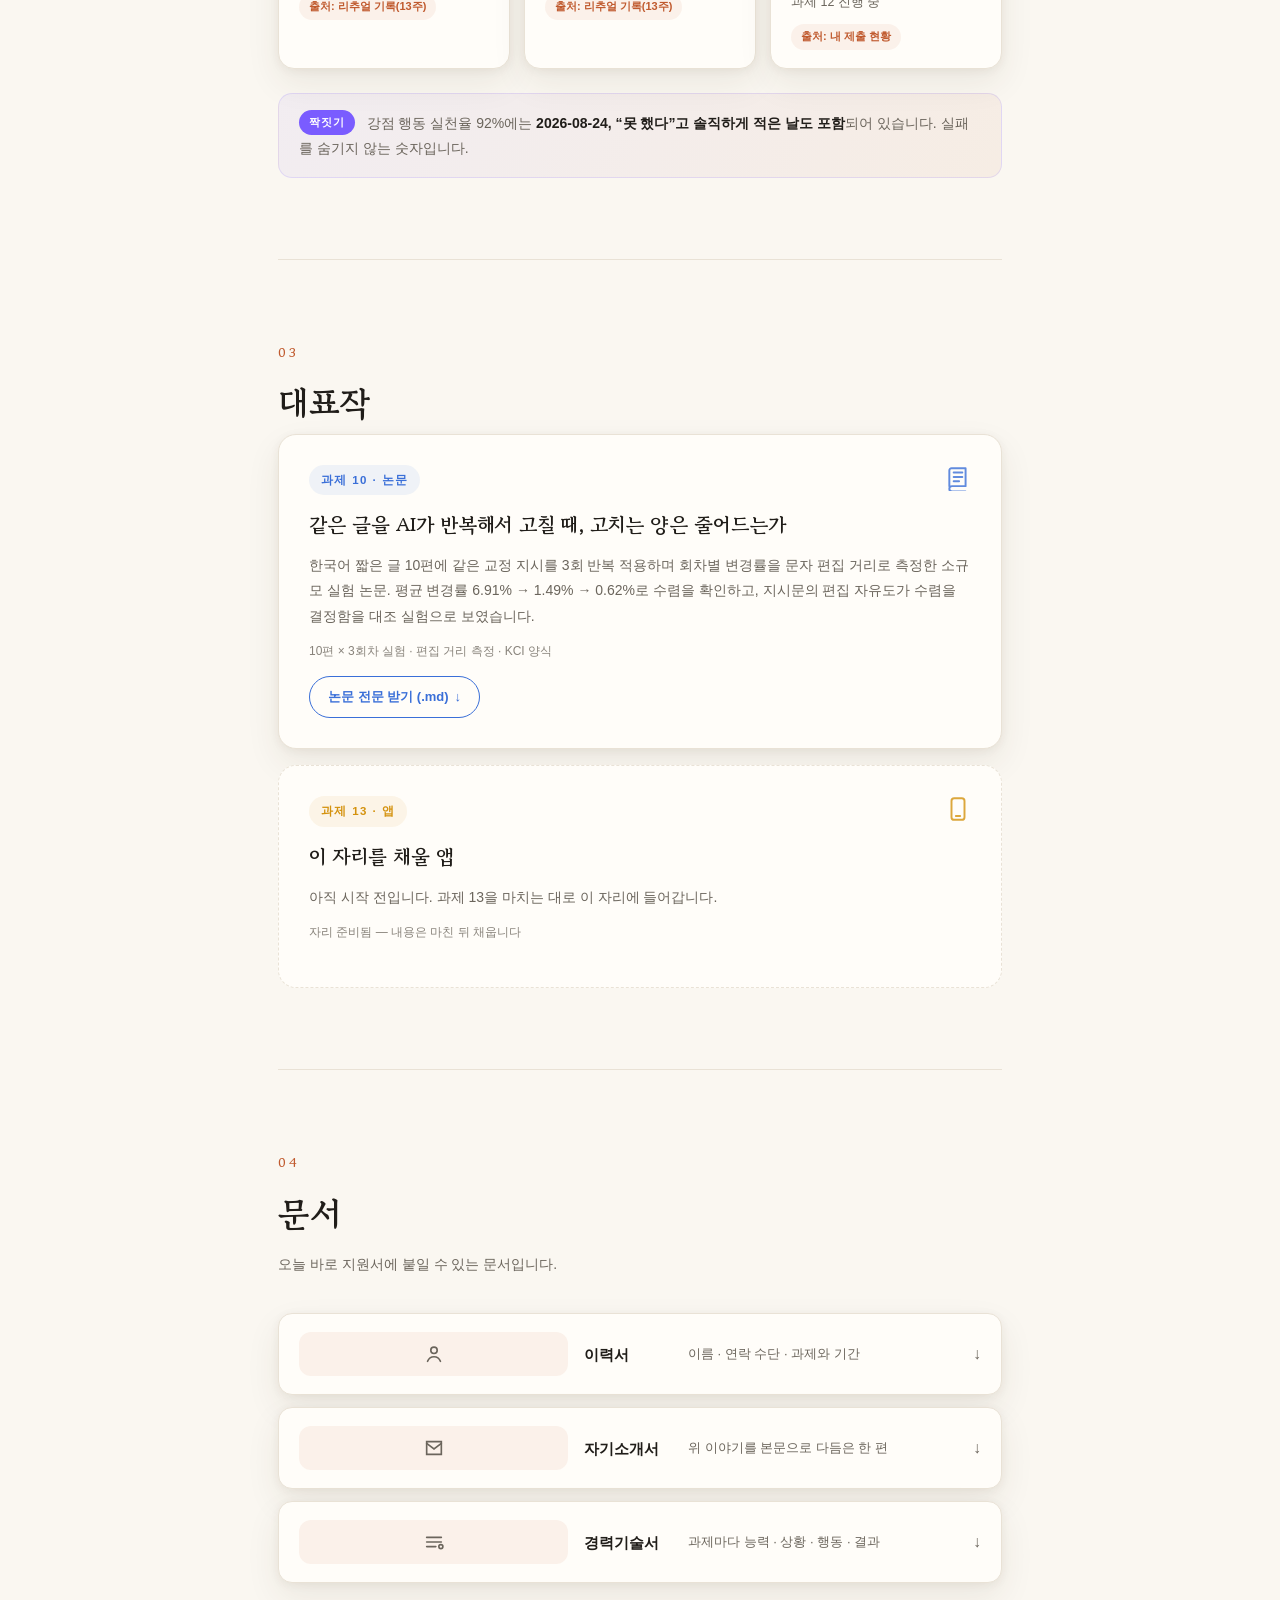
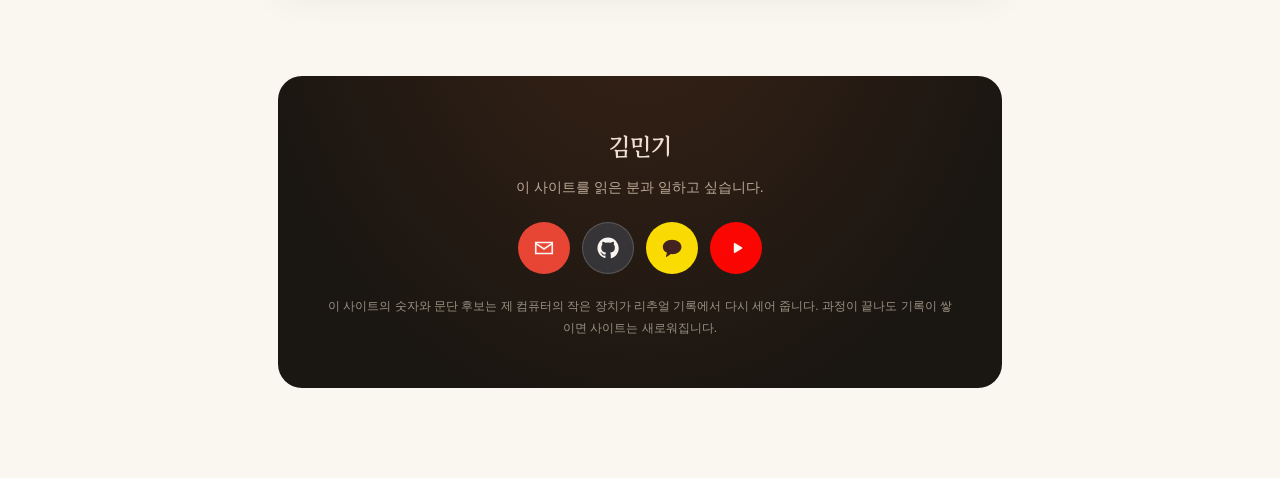
==== commit 5af09cb9: "유튜브 아이콘을 정식 로고형으로 — 빨간 원 + 흰 재생 삼각형 Generated with Devin (https://devin.ai)" ====
--- a/docs/index.html
+++ b/docs/index.html
@@ -199,7 +199,7 @@
           <svg viewBox="0 0 24 24" width="22" height="22" fill="currentColor" aria-hidden="true"><path d="M12 3C6.5 3 2 6.5 2 10.8c0 2.7 1.8 5.1 4.5 6.4l-1.1 4.1c-.1.3.3.6.6.4l4.8-3.1c.5.1 1 .1 1.5.1 5.5 0 10-3.5 10-7.9S17.5 3 12 3Z"/></svg>
         </a>
         <a class="foot-cta c-yt" href="https://youtube.com/@밍이뮤직하우스" target="_blank" rel="noopener" aria-label="유튜브 @밍이뮤직하우스" title="youtube.com/@밍이뮤직하우스">
-          <svg viewBox="0 0 24 24" width="22" height="22" aria-hidden="true"><path fill="currentColor" d="M22.5 7.2a2.8 2.8 0 0 0-2-2C18.9 4.8 12 4.8 12 4.8s-6.9 0-8.5.4a2.8 2.8 0 0 0-2 2A29.4 29.4 0 0 0 1.5 12c0 1.6 0 3.2.5 4.8a2.8 2.8 0 0 0 2 2c1.6.4 8 .4 8 .4s6.9 0 8.5-.4a2.8 2.8 0 0 0 2-2c.5-1.6.5-3.2.5-4.8s0-3.2-.5-4.8Z"/><path fill="#FF0000" d="m9.8 15.5 5.7-3.5-5.7-3.5v7Z"/></svg>
+          <svg viewBox="0 0 24 24" width="22" height="22" aria-hidden="true"><path fill="currentColor" d="M9.6 7.6v8.8c0 .8.9 1.3 1.6.9l7.2-4.4c.7-.4.7-1.4 0-1.8l-7.2-4.4c-.7-.4-1.6.1-1.6.9Z"/></svg>
         </a>
       </div>
       <p class="foot-note">이 사이트의 숫자와 문단 후보는 제 컴퓨터의 작은 장치가 리추얼 기록에서 다시 세어 줍니다. 과정이 끝나도 기록이 쌓이면 사이트는 새로워집니다.</p>
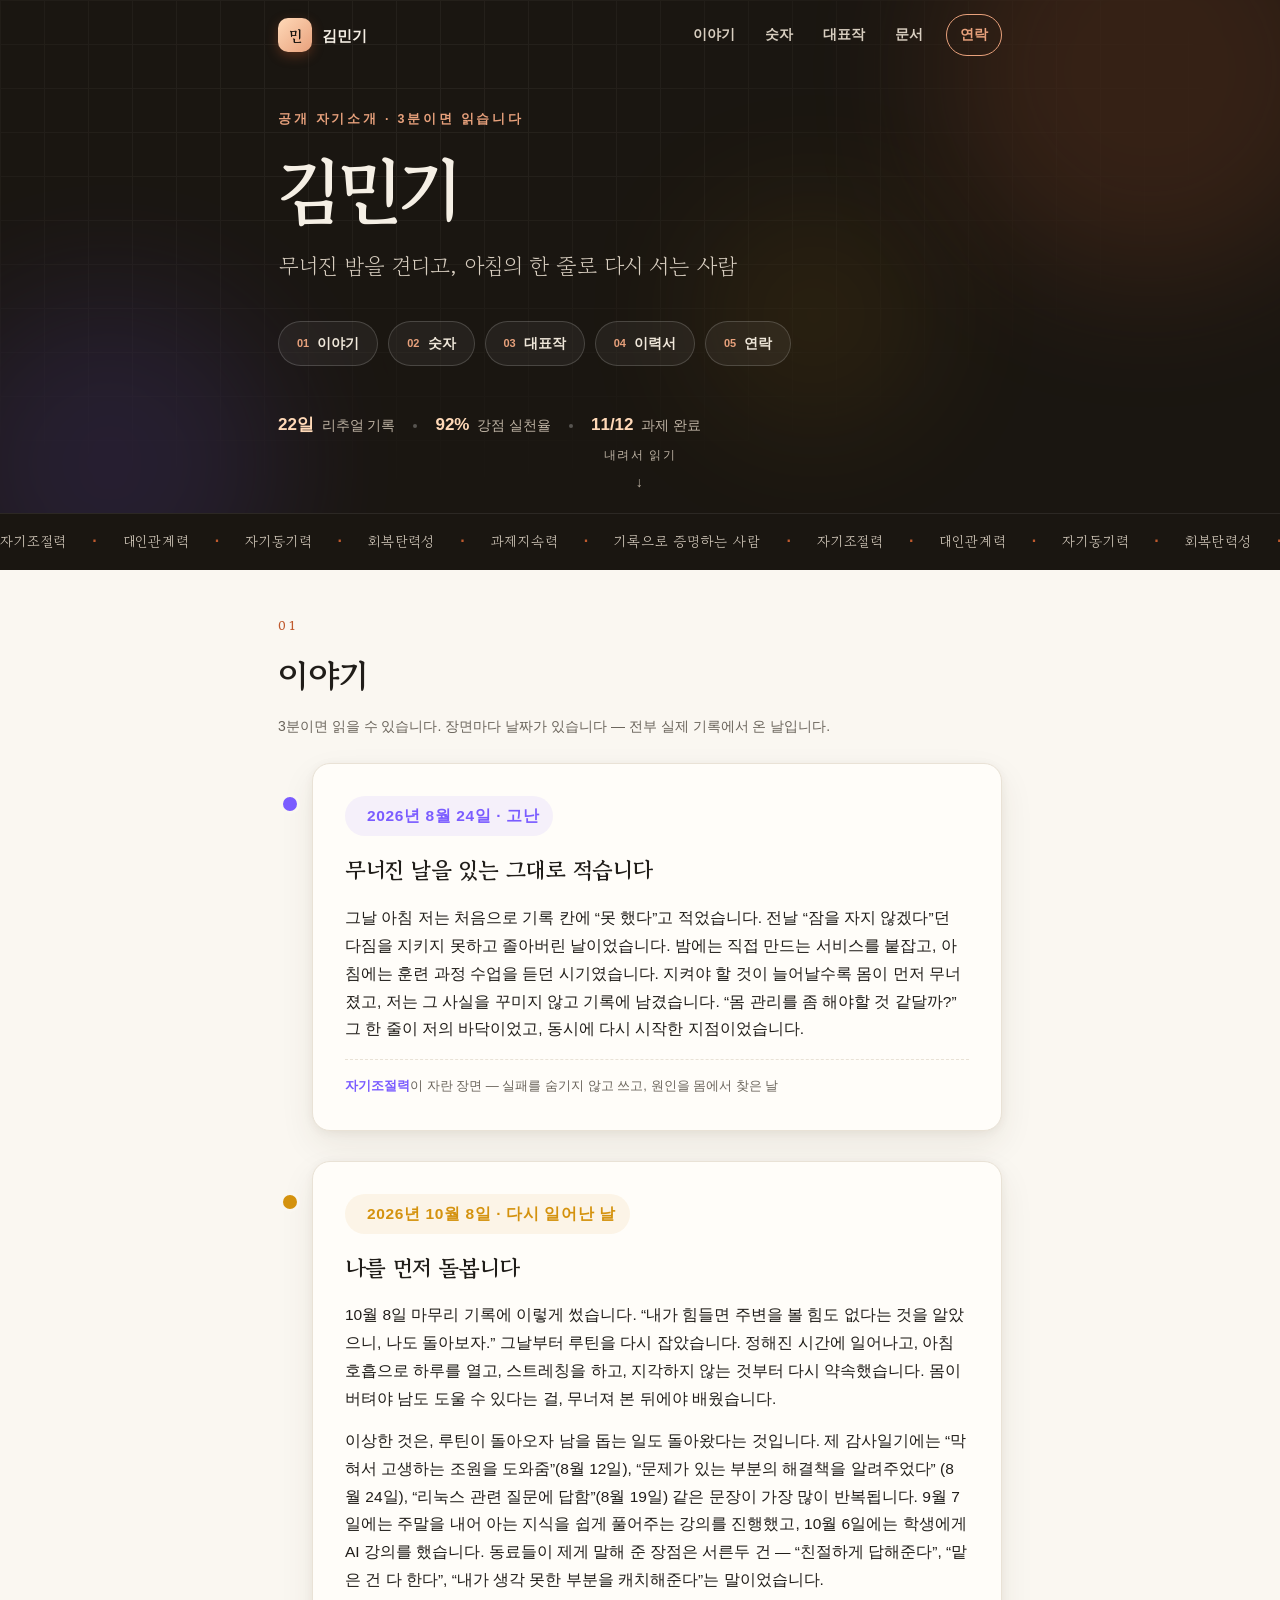
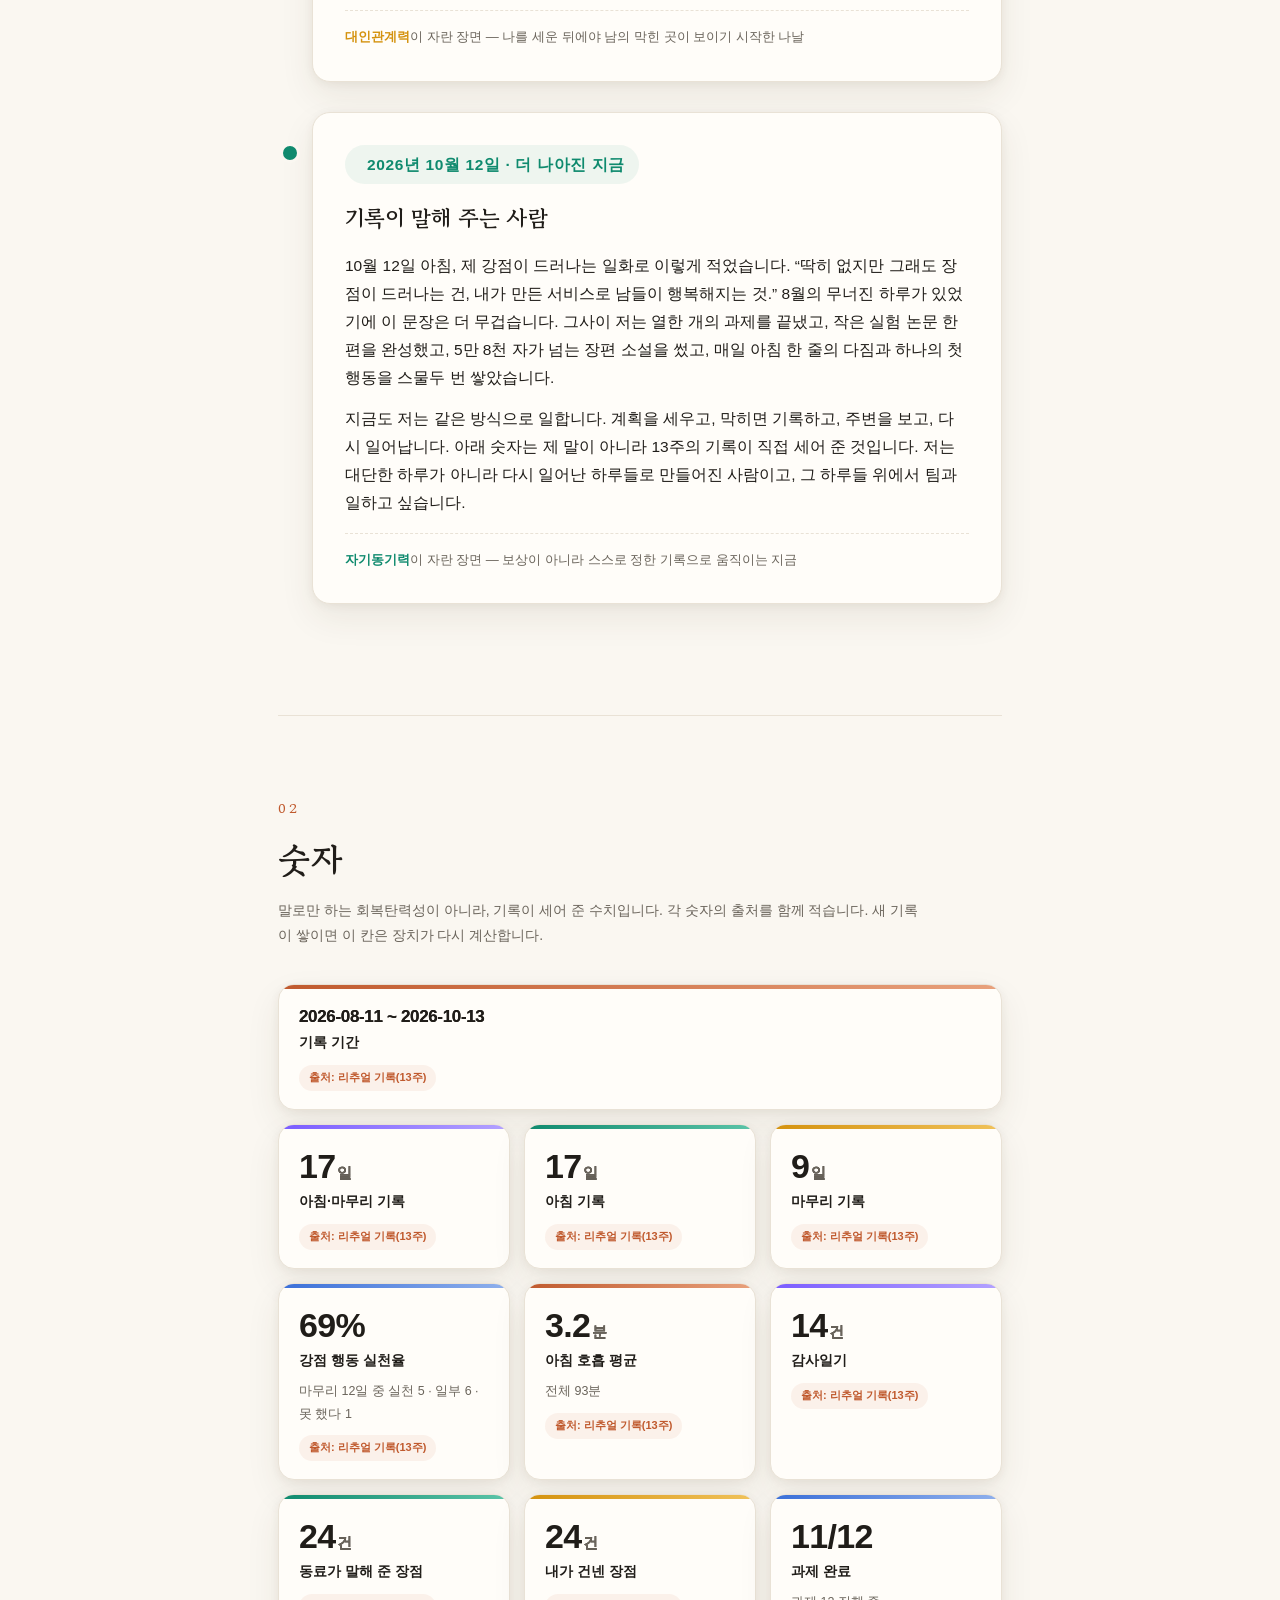
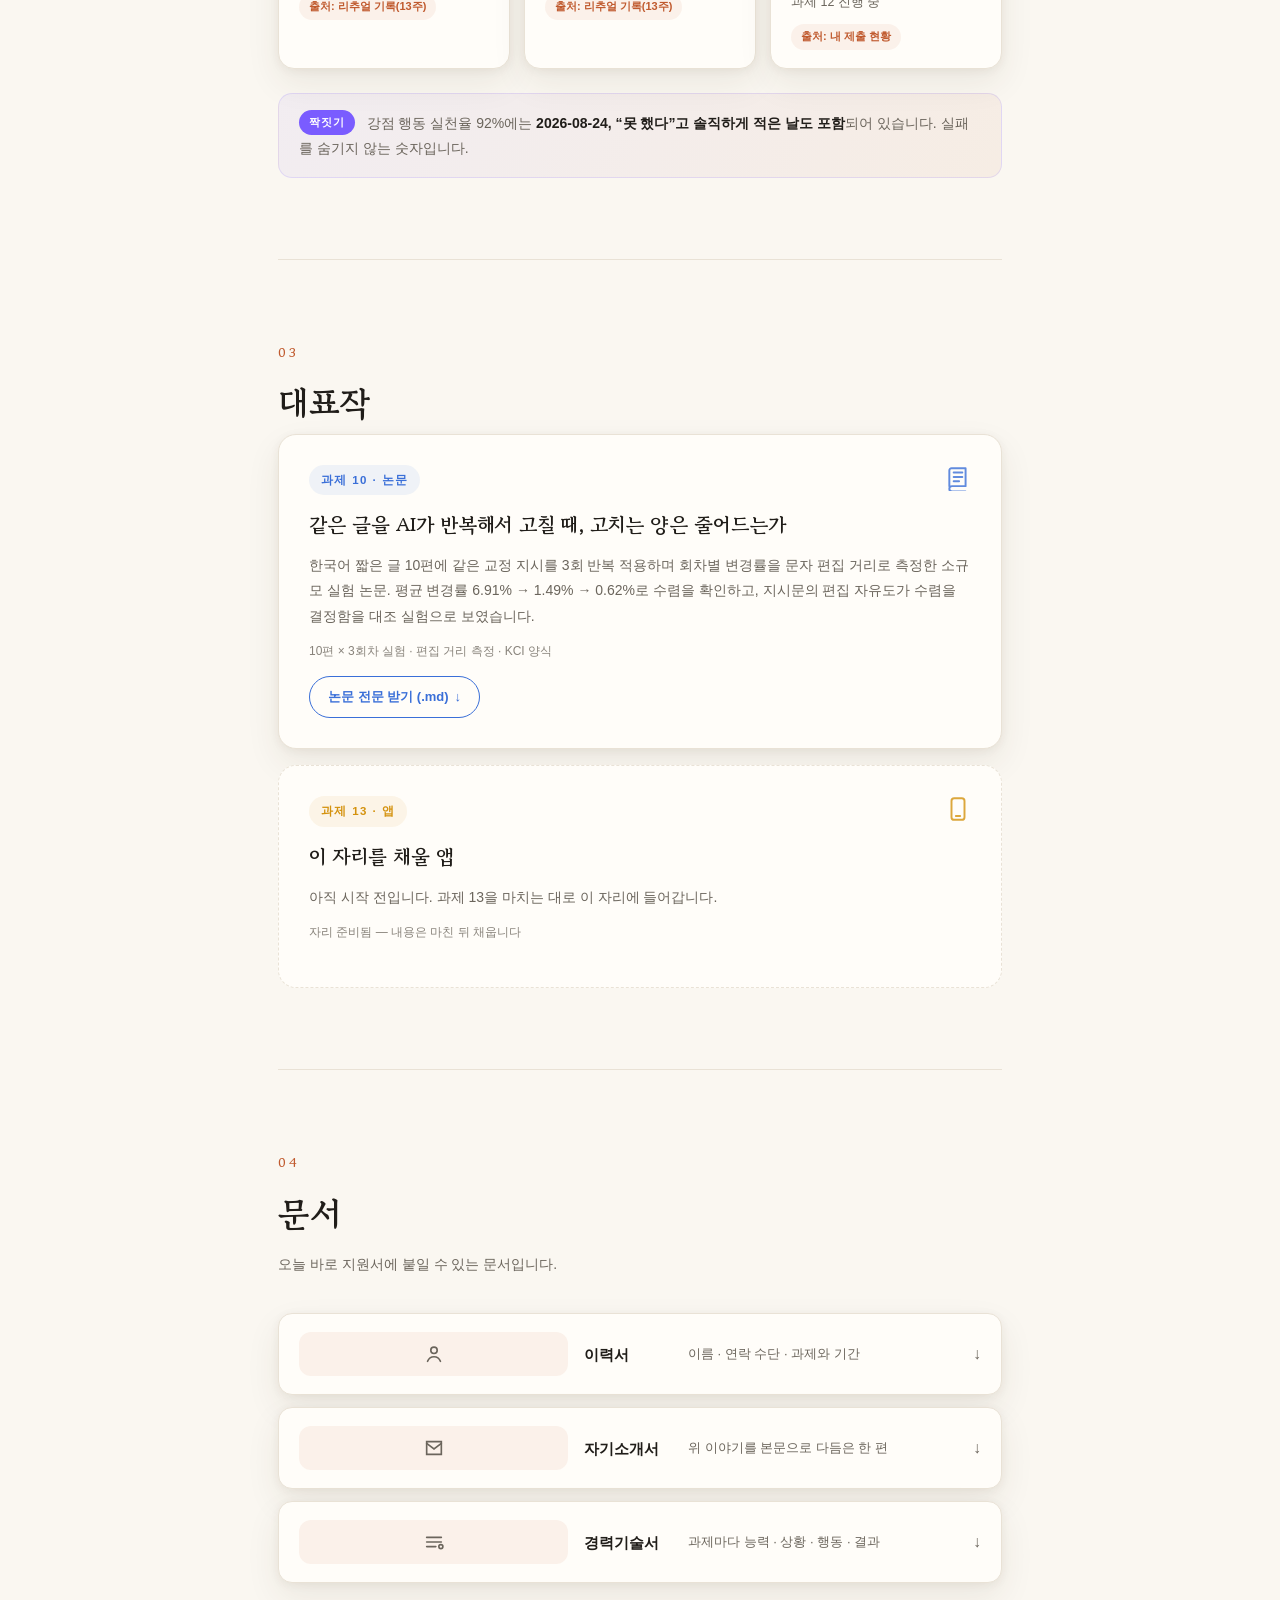
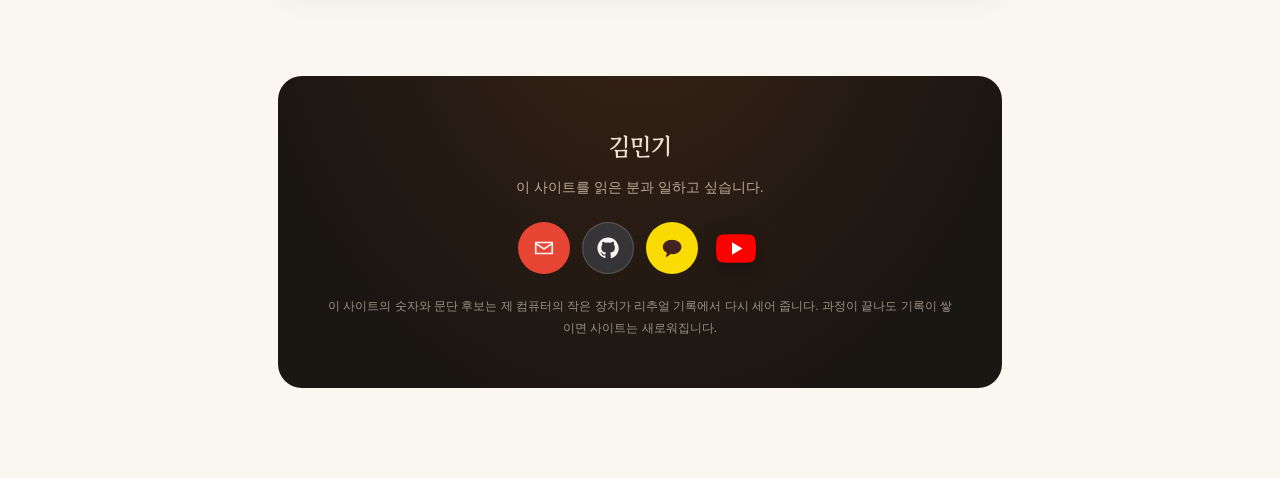
==== commit da04fca4: "유튜브를 정식 마크 형태로 — 배경 투명 + 빨간 라운딩 사각형 + 흰 재생 Generated with Devin (https://devin.ai)" ====
--- a/docs/index.html
+++ b/docs/index.html
@@ -199,7 +199,7 @@
           <svg viewBox="0 0 24 24" width="22" height="22" fill="currentColor" aria-hidden="true"><path d="M12 3C6.5 3 2 6.5 2 10.8c0 2.7 1.8 5.1 4.5 6.4l-1.1 4.1c-.1.3.3.6.6.4l4.8-3.1c.5.1 1 .1 1.5.1 5.5 0 10-3.5 10-7.9S17.5 3 12 3Z"/></svg>
         </a>
         <a class="foot-cta c-yt" href="https://youtube.com/@밍이뮤직하우스" target="_blank" rel="noopener" aria-label="유튜브 @밍이뮤직하우스" title="youtube.com/@밍이뮤직하우스">
-          <svg viewBox="0 0 24 24" width="22" height="22" aria-hidden="true"><path fill="currentColor" d="M9.6 7.6v8.8c0 .8.9 1.3 1.6.9l7.2-4.4c.7-.4.7-1.4 0-1.8l-7.2-4.4c-.7-.4-1.6.1-1.6.9Z"/></svg>
+          <svg viewBox="0 0 28 20" width="40" height="29" aria-hidden="true"><path fill="#FF0000" d="M27.4 3.1a3.5 3.5 0 0 0-2.5-2.5C22.7 0 14 0 14 0S5.3 0 3.1.6A3.5 3.5 0 0 0 .6 3.1 36.3 36.3 0 0 0 0 10a36.3 36.3 0 0 0 .6 6.9 3.5 3.5 0 0 0 2.5 2.5C5.3 20 14 20 14 20s8.7 0 10.9-.6a3.5 3.5 0 0 0 2.5-2.5A36.3 36.3 0 0 0 28 10a36.3 36.3 0 0 0-.6-6.9Z"/><path fill="#fff" d="M11.2 14.4V5.6l7.3 4.4Z"/></svg>
         </a>
       </div>
       <p class="foot-note">이 사이트의 숫자와 문단 후보는 제 컴퓨터의 작은 장치가 리추얼 기록에서 다시 세어 줍니다. 과정이 끝나도 기록이 쌓이면 사이트는 새로워집니다.</p>
--- a/docs/style.css
+++ b/docs/style.css
@@ -333,11 +333,13 @@
 .foot-cta.c-mail { background: #EA4335; color: #fff; }
 .foot-cta.c-gh   { background: #2b3137; color: #fff; border: 1.5px solid #ffffff30; }
 .foot-cta.c-kk   { background: #FEE500; color: #3a1e1e; }
-.foot-cta.c-yt   { background: #FF0000; color: #fff; }
+.foot-cta.c-yt   { background: transparent; width: 52px; }
+.foot-cta.c-yt svg { filter: drop-shadow(0 4px 10px rgba(0,0,0,.3)); transition: transform .2s; }
+.foot-cta.c-yt:hover svg { transform: scale(1.12); }
 .foot-cta.c-mail:hover { box-shadow: 0 6px 18px #ea433566; }
 .foot-cta.c-gh:hover   { box-shadow: 0 6px 18px #ffffff22; }
 .foot-cta.c-kk:hover   { box-shadow: 0 6px 18px #fee50055; }
-.foot-cta.c-yt:hover   { box-shadow: 0 6px 18px #ff000066; }
+.foot-cta.c-yt:hover   { box-shadow: none; }
 .foot-note { margin-top: 22px; font-size: 12px; color: #9b9184; position: relative; }
 
 /* ══ 맨위로 ══ */
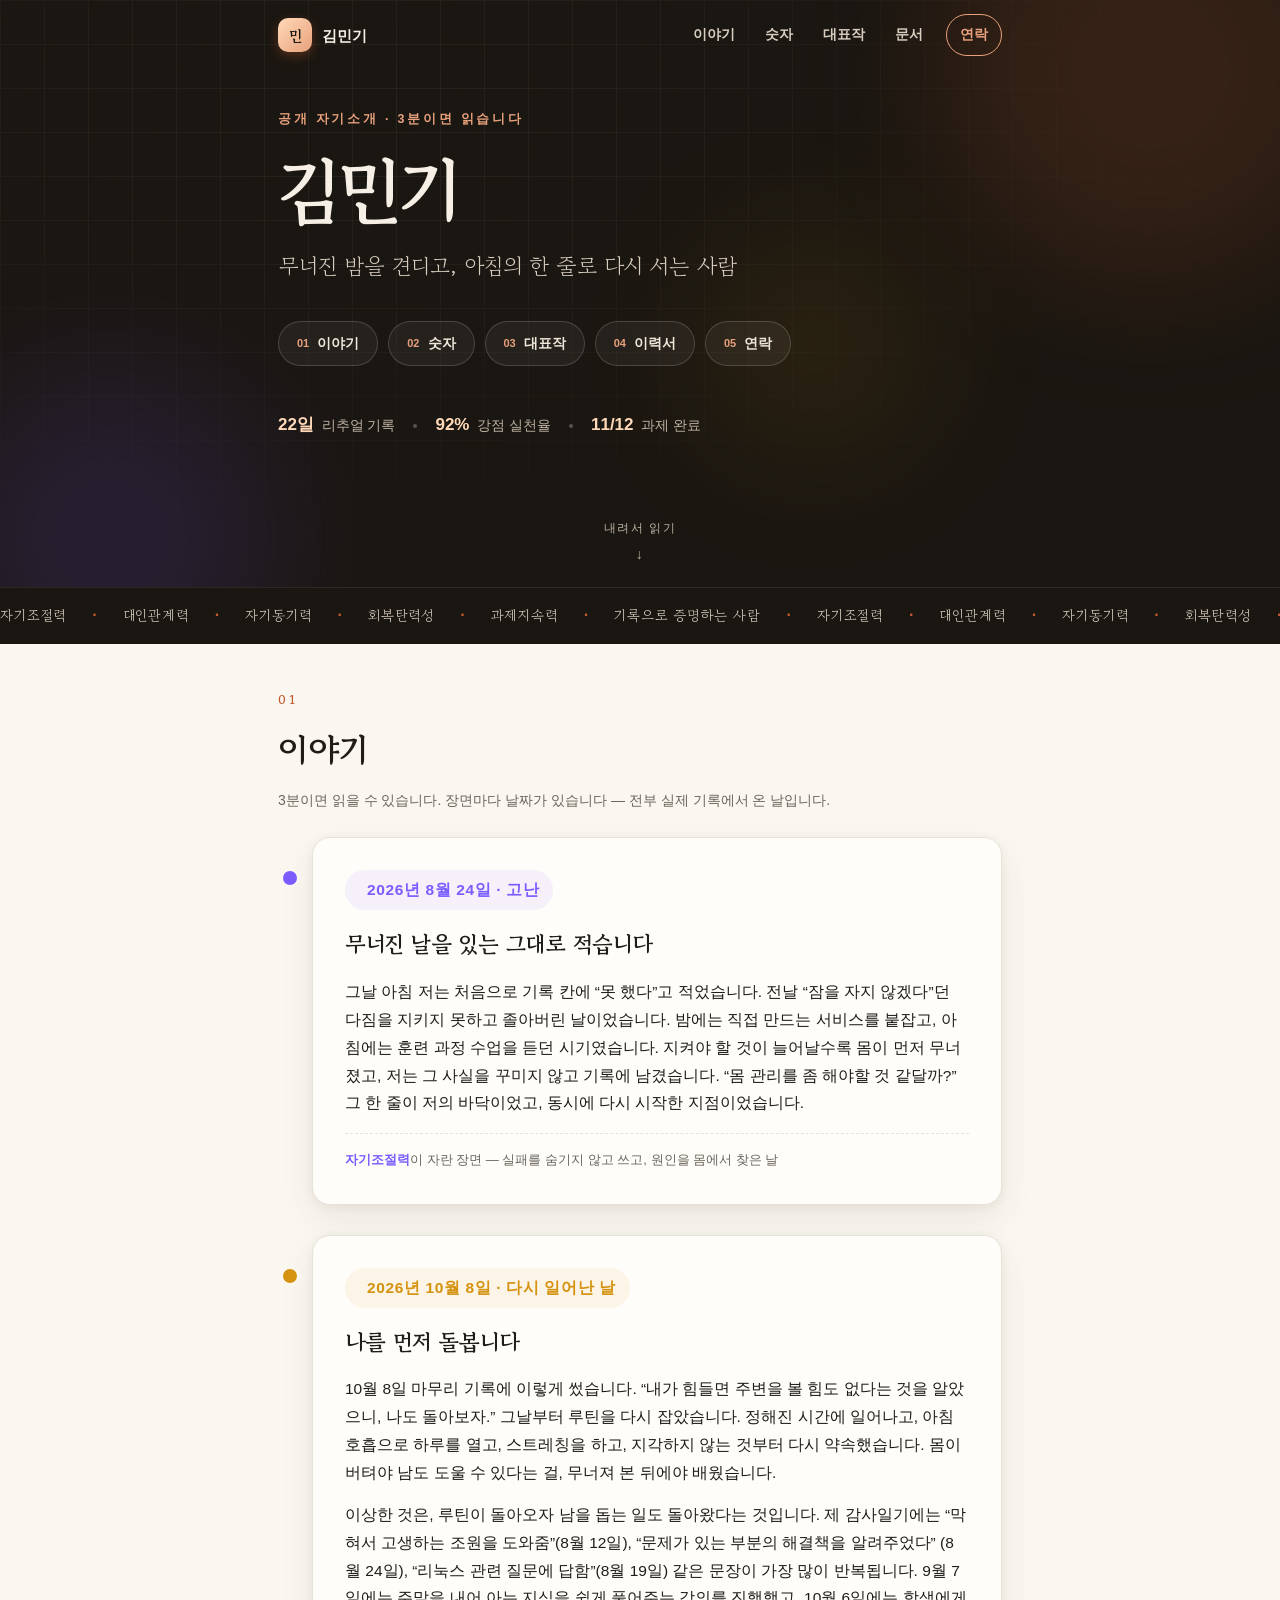
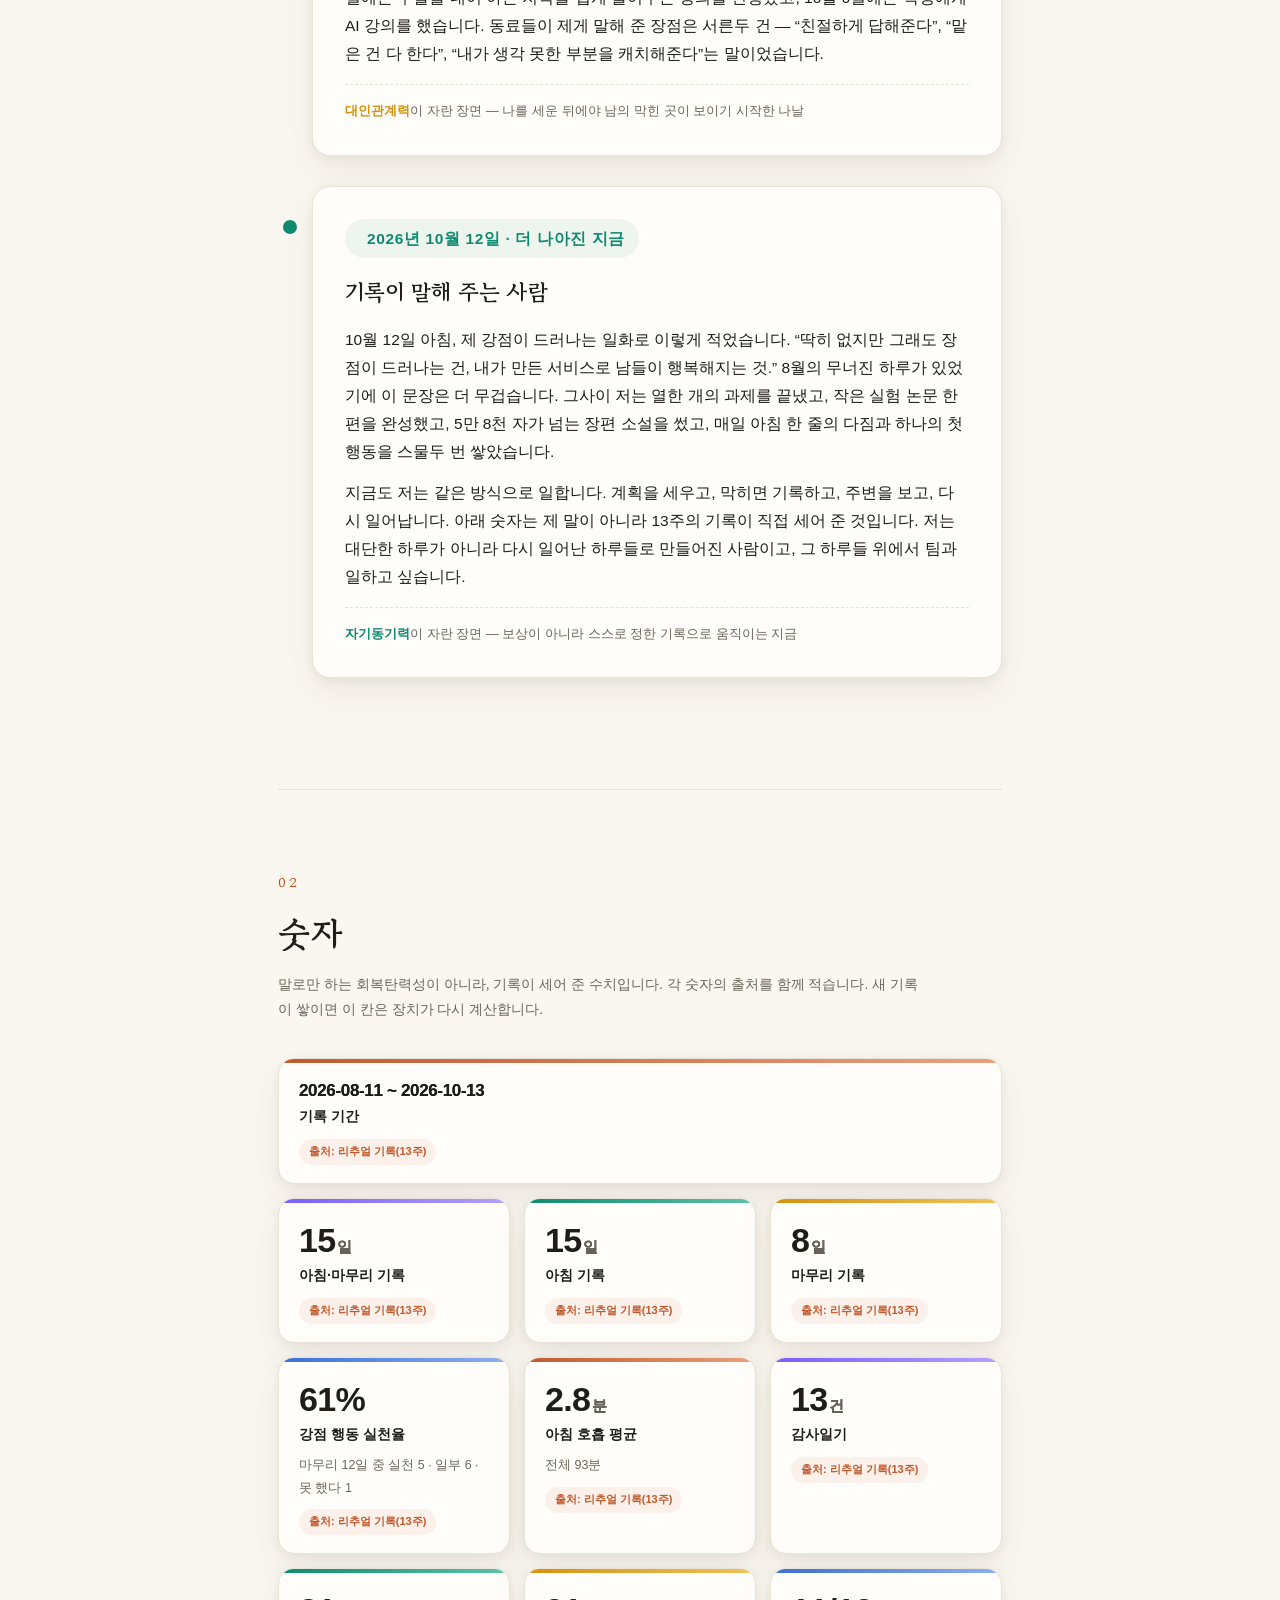
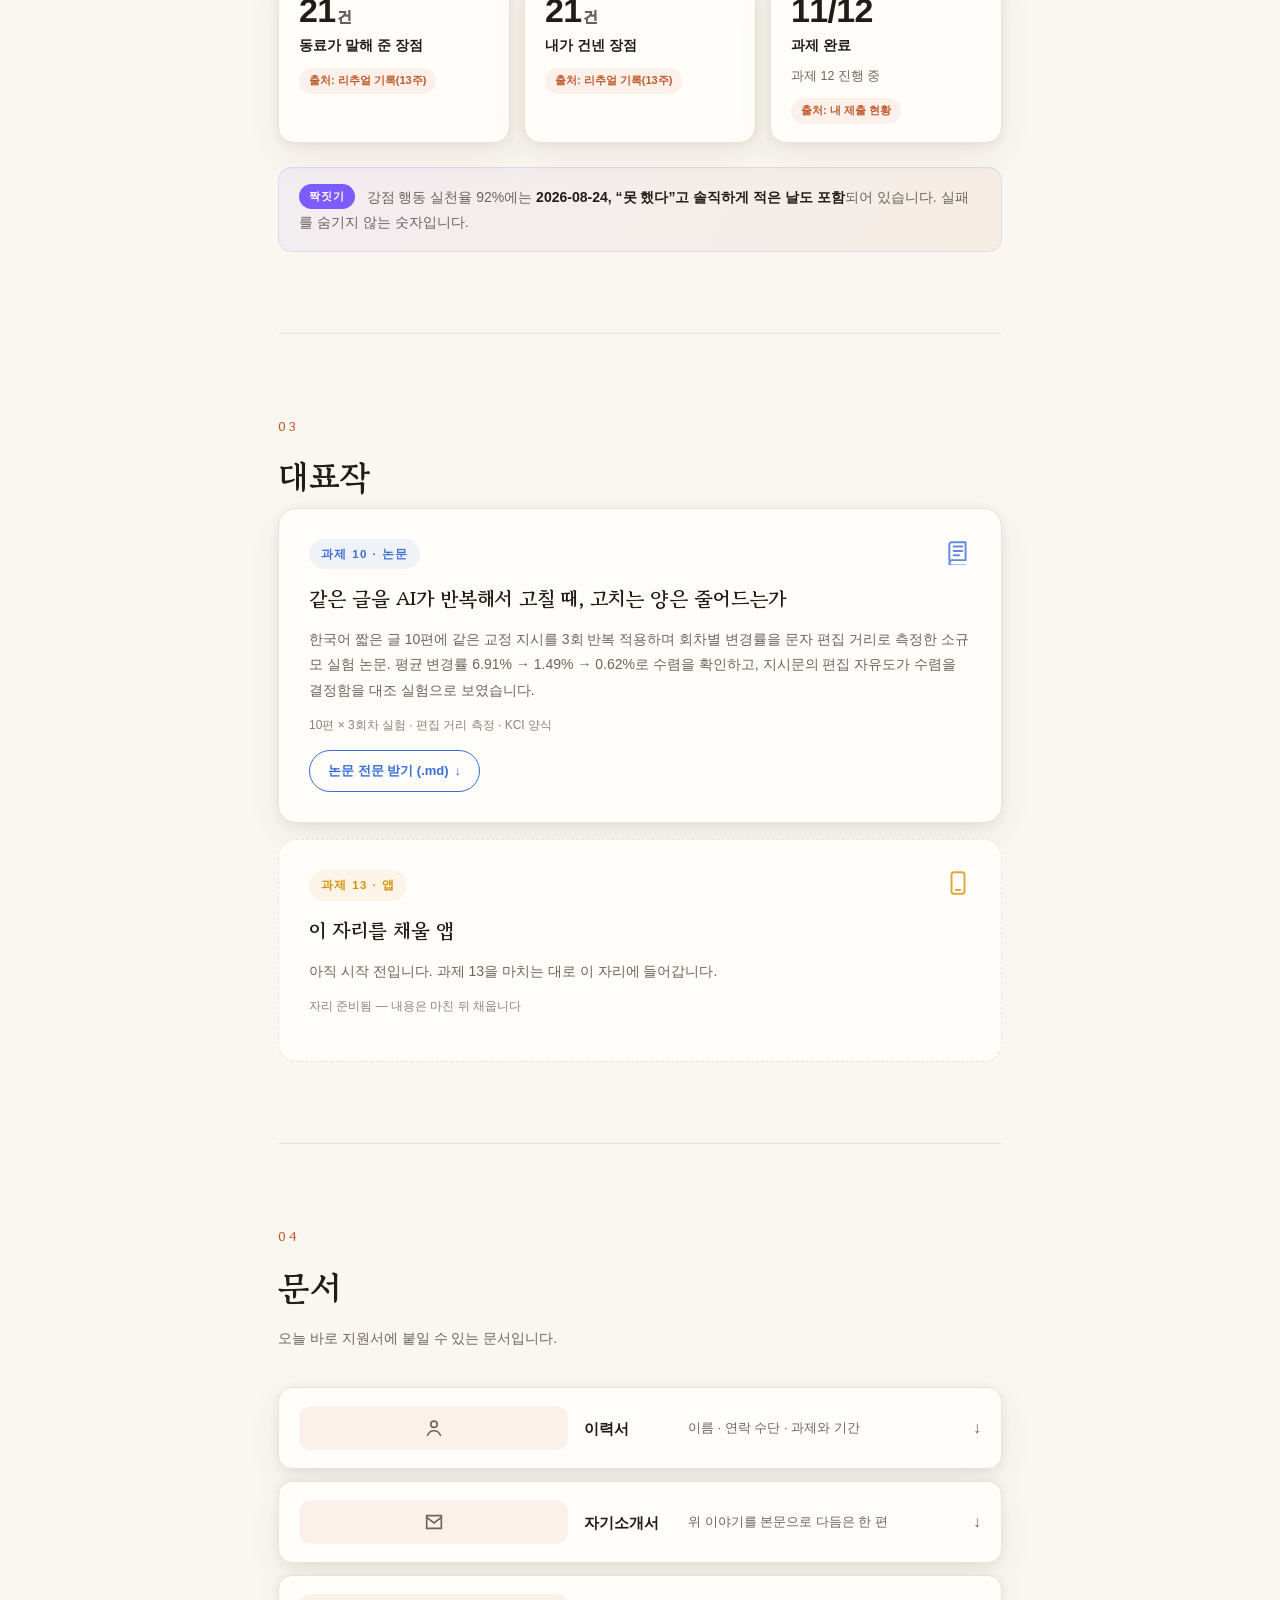
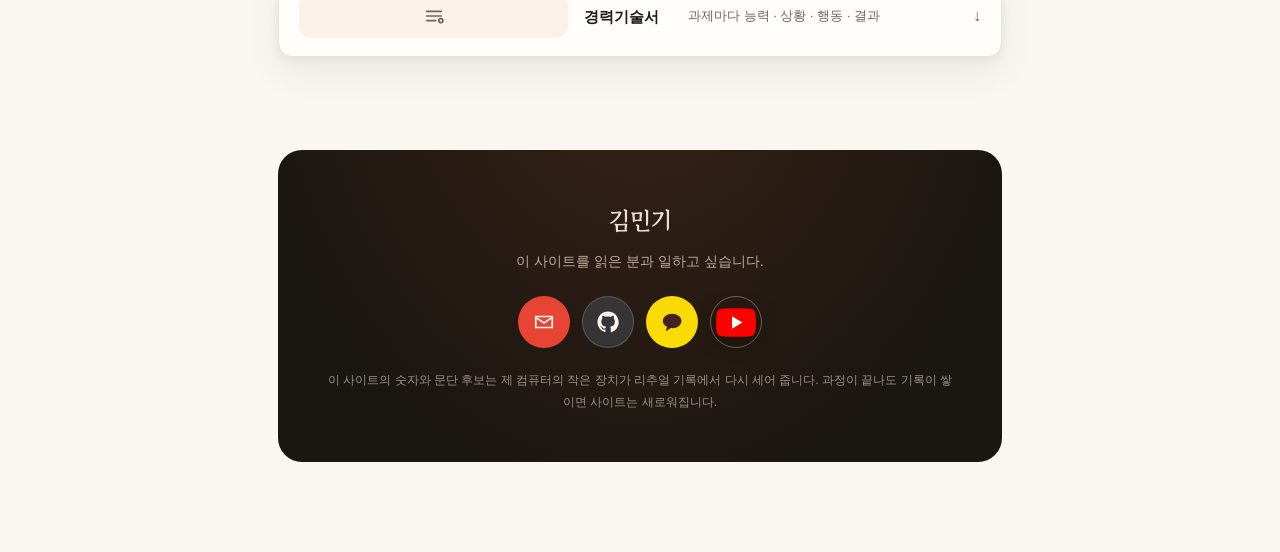
==== commit 9a671e33: "마키 끊김 수정 + 히어로 하단 레이아웃 정돈 - 마키: 화면 폭 이상으로 콘텐츠 채운 뒤 2배 — 빈틈 없이 이어지는 루프 - 히어로: 지표 스트립과 '내려서 읽기' 큐가 겹치지" ====
--- a/docs/index.html
+++ b/docs/index.html
@@ -282,8 +282,11 @@
 navlinks.addEventListener('click', e => { if (e.target.tagName === 'A') navlinks.classList.remove('open'); });
 totop.addEventListener('click', () => scrollTo({ top: 0, behavior: 'smooth' }));
 
-/* 마키 트랙 두 배 — 끊김 없는 루프 */
-const mq = document.getElementById('mq'); mq.innerHTML += mq.innerHTML;
+/* 마키 트랙 — 화면 폭 이상으로 채운 뒤 두 배 → 빈틈 없이 이어지는 루프 */
+const mq = document.getElementById('mq');
+const mqUnit = mq.innerHTML;
+while (mq.scrollWidth < innerWidth) mq.innerHTML += mqUnit;
+mq.innerHTML += mq.innerHTML;
 
 /* 히어로 오브 마우스 패럴랙스 */
 if (matchMedia('(pointer:fine)').matches) {
--- a/docs/style.css
+++ b/docs/style.css
@@ -133,10 +133,12 @@
 }
 .hero-meta b { color: #ffd9b8; font-size: 17px; font-weight: 800; margin-right: 4px; }
 .hero-meta i { width: 4px; height: 4px; border-radius: 50%; background: #ffffff44; }
+/* 지표 스트립과 스크롤 큐의 자리를 나눔 */
+.hero-in { padding-bottom: 74px; }
 .hero-cue {
-  position: absolute; left: 50%; bottom: 18px; transform: translateX(-50%);
+  position: absolute; left: 50%; bottom: 20px; transform: translateX(-50%);
   font-size: 11.5px; letter-spacing: .14em; color: #bdb2a3; text-decoration: none;
-  display: flex; flex-direction: column; align-items: center; gap: 4px;
+  display: flex; flex-direction: column; align-items: center; gap: 3px;
 }
 .cue-arrow { animation: bob 1.6s ease-in-out infinite; display: block; font-size: 14px; }
 @keyframes bob { 50% { transform: translateY(5px); } }
@@ -333,8 +335,9 @@
 .foot-cta.c-mail { background: #EA4335; color: #fff; }
 .foot-cta.c-gh   { background: #2b3137; color: #fff; border: 1.5px solid #ffffff30; }
 .foot-cta.c-kk   { background: #FEE500; color: #3a1e1e; }
-.foot-cta.c-yt   { background: transparent; width: 52px; }
+.foot-cta.c-yt   { background: transparent; width: 52px; border: 1.5px solid #ffd9b866; }
 .foot-cta.c-yt svg { filter: drop-shadow(0 4px 10px rgba(0,0,0,.3)); transition: transform .2s; }
+.foot-cta.c-yt:hover { border-color: #ffd9b8; }
 .foot-cta.c-yt:hover svg { transform: scale(1.12); }
 .foot-cta.c-mail:hover { box-shadow: 0 6px 18px #ea433566; }
 .foot-cta.c-gh:hover   { box-shadow: 0 6px 18px #ffffff22; }
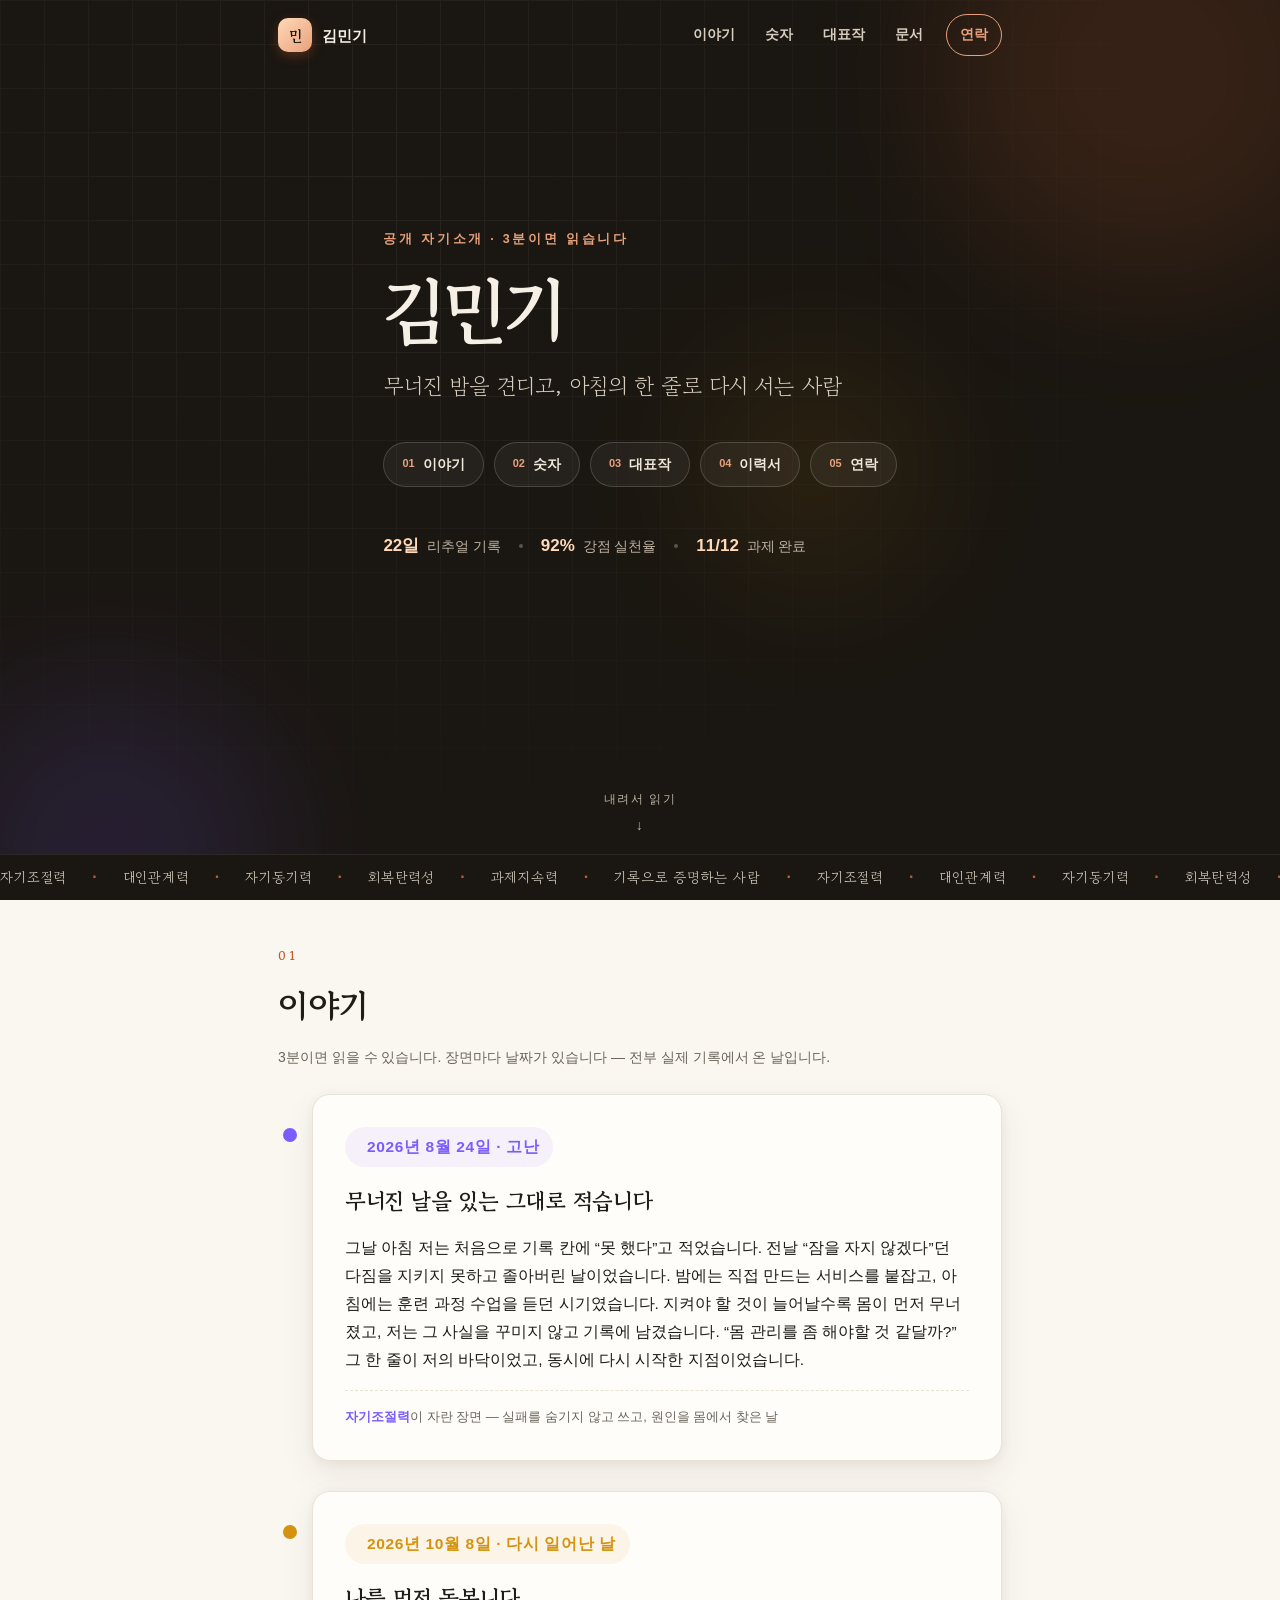
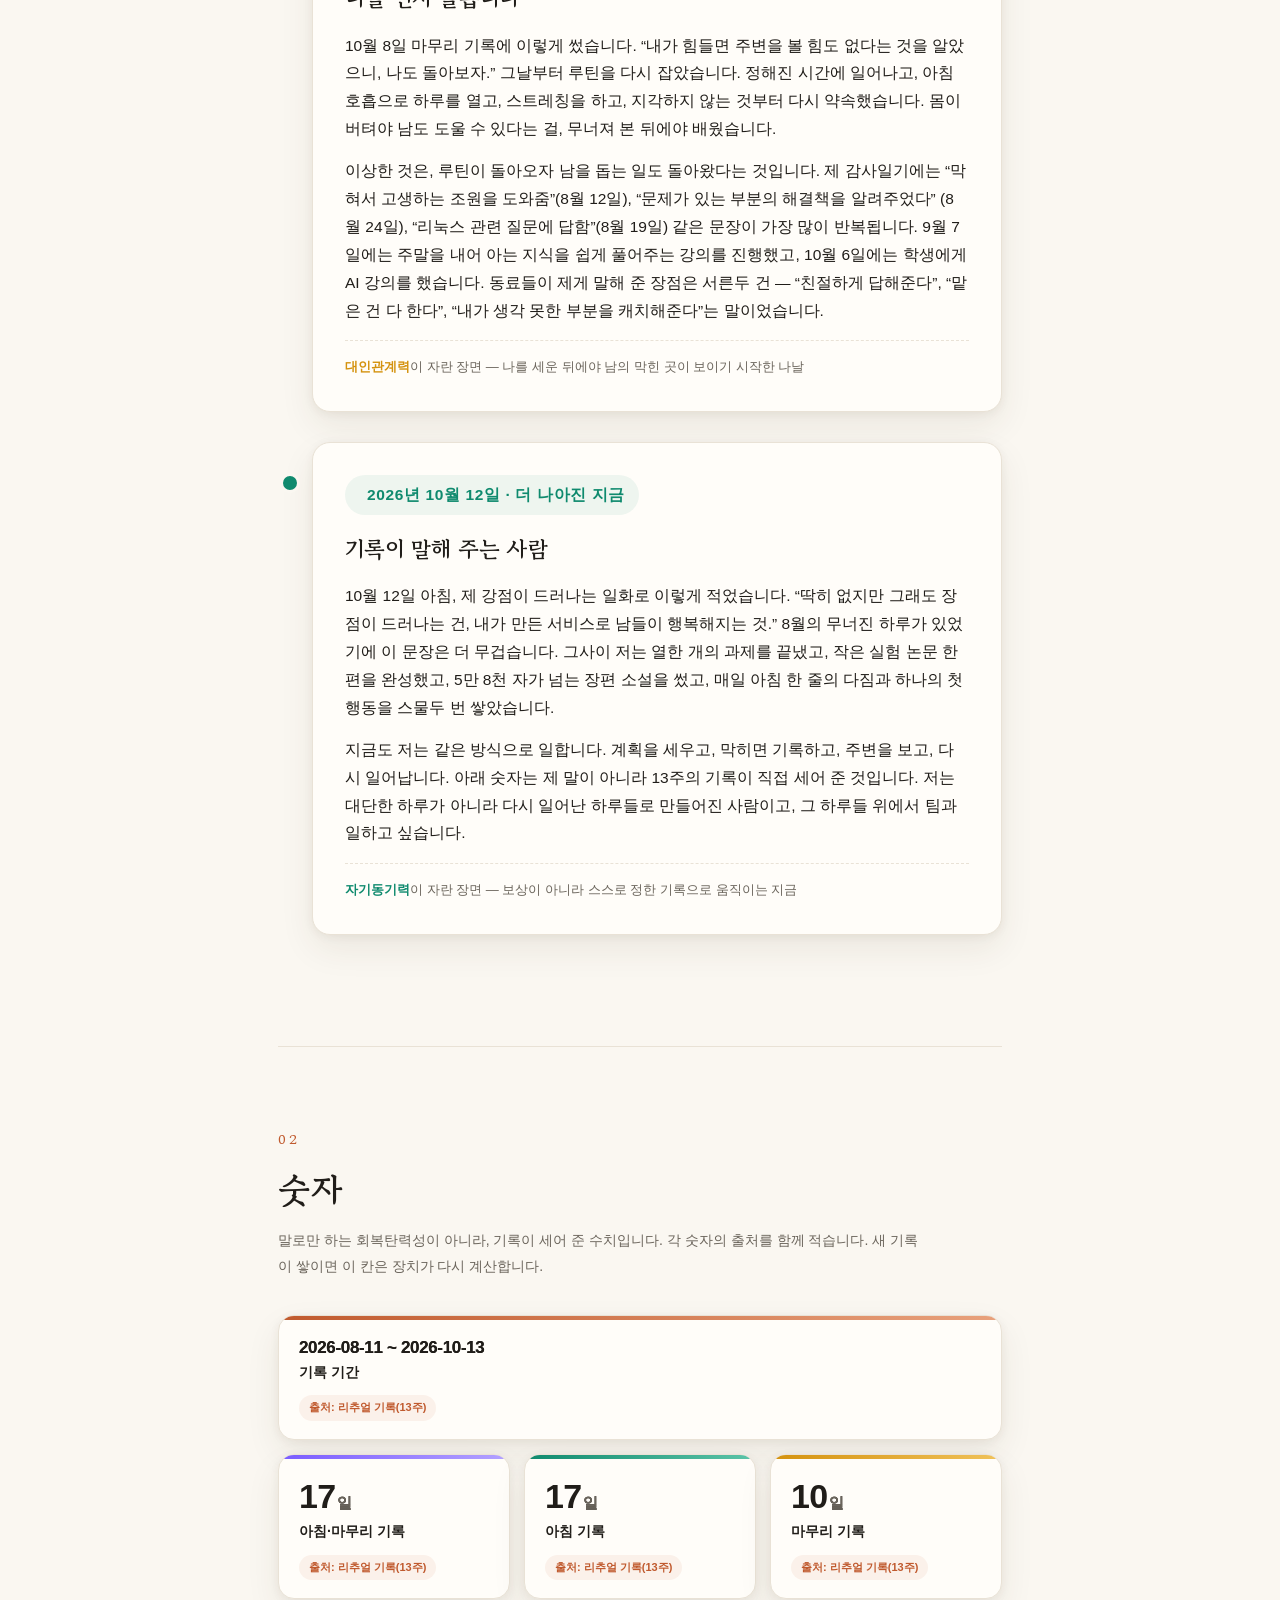
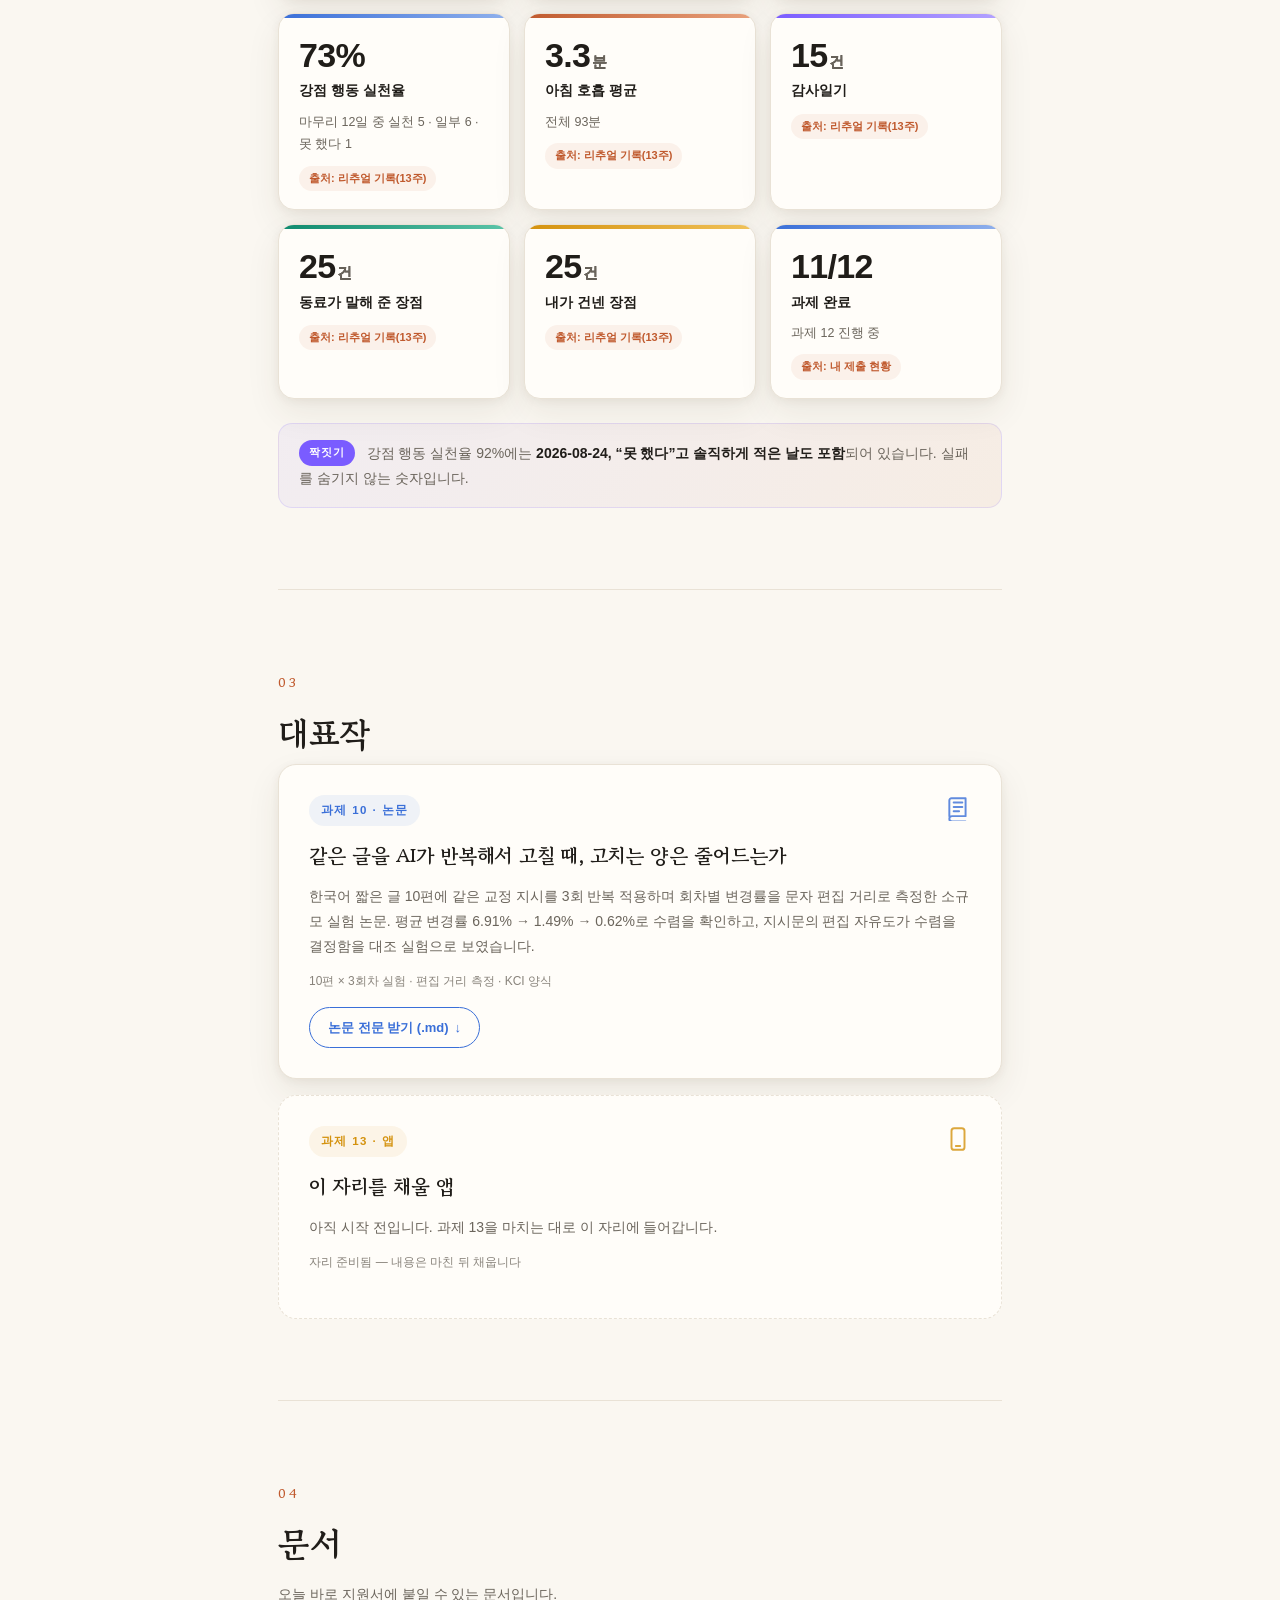
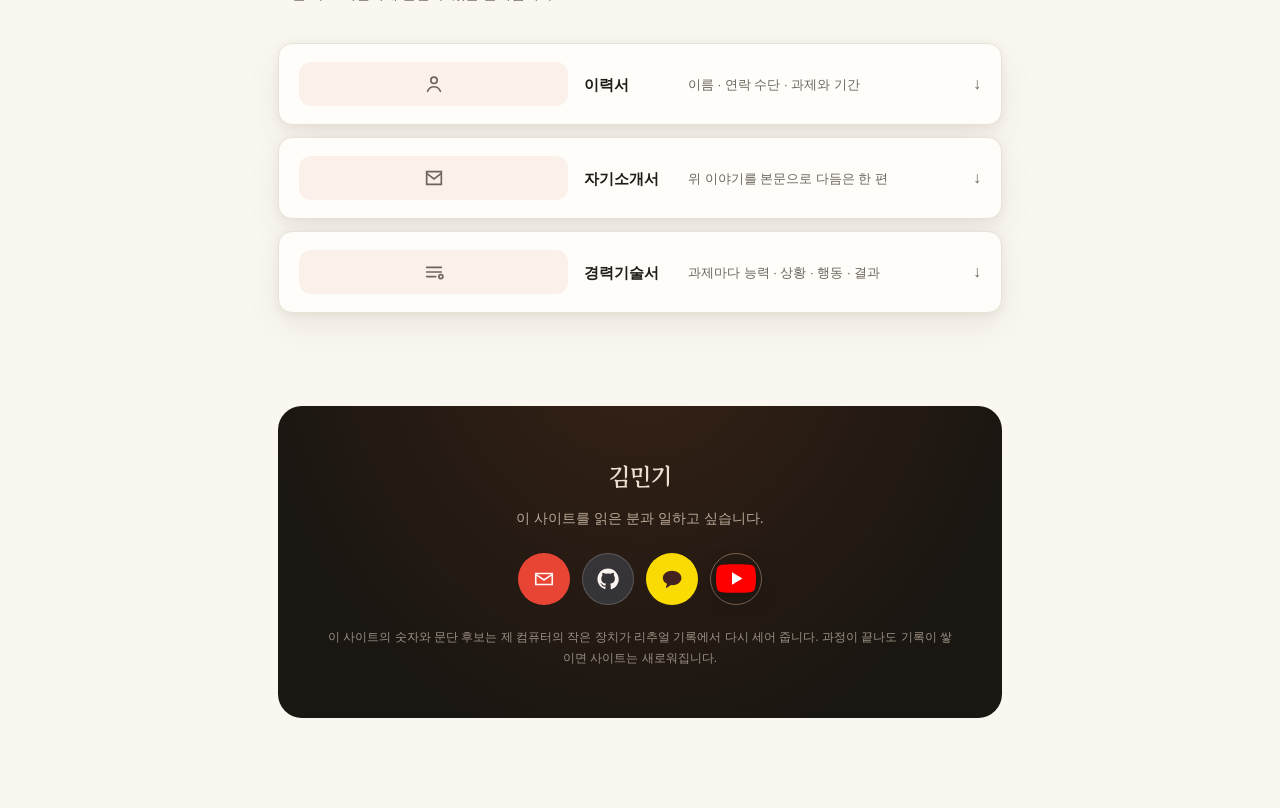
==== commit 97d5cd08: "마키를 히어로 안쪽 바닥에 고정 — 어떤 화면에서도 잘리지 않게 - 히어로 min-height 100svh + 마키 position:absolute bottom:0 - 스크롤 큐는" ====
--- a/docs/index.html
+++ b/docs/index.html
@@ -51,14 +51,13 @@
     </div>
   </div>
   <a class="hero-cue" href="#story" aria-label="이야기로 이동">내려서 읽기<span class="cue-arrow">↓</span></a>
+  <!-- 키워드 마키 — 히어로 바닥에 고정 -->
+  <div class="marquee" aria-hidden="true">
+    <div class="marquee-track" id="mq">
+      <span>자기조절력</span><i>·</i><span>대인관계력</span><i>·</i><span>자기동기력</span><i>·</i><span>회복탄력성</span><i>·</i><span>과제지속력</span><i>·</i><span>기록으로 증명하는 사람</span><i>·</i>
+    </div>
+  </div>
 </header>
-
-<!-- 키워드 마키 -->
-<div class="marquee" aria-hidden="true">
-  <div class="marquee-track" id="mq">
-    <span>자기조절력</span><i>·</i><span>대인관계력</span><i>·</i><span>자기동기력</span><i>·</i><span>회복탄력성</span><i>·</i><span>과제지속력</span><i>·</i><span>기록으로 증명하는 사람</span><i>·</i>
-  </div>
-</div>
 
 <main class="wrap">
 
--- a/docs/style.css
+++ b/docs/style.css
@@ -80,7 +80,10 @@
 .hero {
   position: relative; overflow: hidden;
   background: var(--dark); color: #f5efe5;
-  padding: clamp(72px,12vh,120px) 0 clamp(56px,8vh,84px);
+  /* 히어로가 딱 첫 화면을 채우고, 마키는 바닥에 고정 — 아무것도 잘리지 않음 */
+  min-height: 100svh;
+  display: flex; flex-direction: column; justify-content: center;
+  padding: clamp(56px,9vh,96px) 0;
 }
 .hero-bg { position: absolute; inset: 0; pointer-events: none; }
 .orb { position: absolute; border-radius: 50%; filter: blur(70px); opacity: .5; }
@@ -133,10 +136,10 @@
 }
 .hero-meta b { color: #ffd9b8; font-size: 17px; font-weight: 800; margin-right: 4px; }
 .hero-meta i { width: 4px; height: 4px; border-radius: 50%; background: #ffffff44; }
-/* 지표 스트립과 스크롤 큐의 자리를 나눔 */
-.hero-in { padding-bottom: 74px; }
+/* 지표 스트립·스크롤 큐·마키의 자리를 나눔 */
+.hero-in { padding-bottom: 110px; }
 .hero-cue {
-  position: absolute; left: 50%; bottom: 20px; transform: translateX(-50%);
+  position: absolute; left: 50%; bottom: 62px; transform: translateX(-50%);
   font-size: 11.5px; letter-spacing: .14em; color: #bdb2a3; text-decoration: none;
   display: flex; flex-direction: column; align-items: center; gap: 3px;
 }
@@ -145,8 +148,9 @@
 
 /* ══ 키워드 마키 ══ */
 .marquee {
+  position: absolute; left: 0; right: 0; bottom: 0;
   overflow: hidden; background: var(--dark); border-top: 1px solid #ffffff14;
-  padding: 13px 0;
+  height: 46px; display: flex; align-items: center;
 }
 .marquee-track {
   display: inline-flex; align-items: center; gap: 26px; white-space: nowrap;
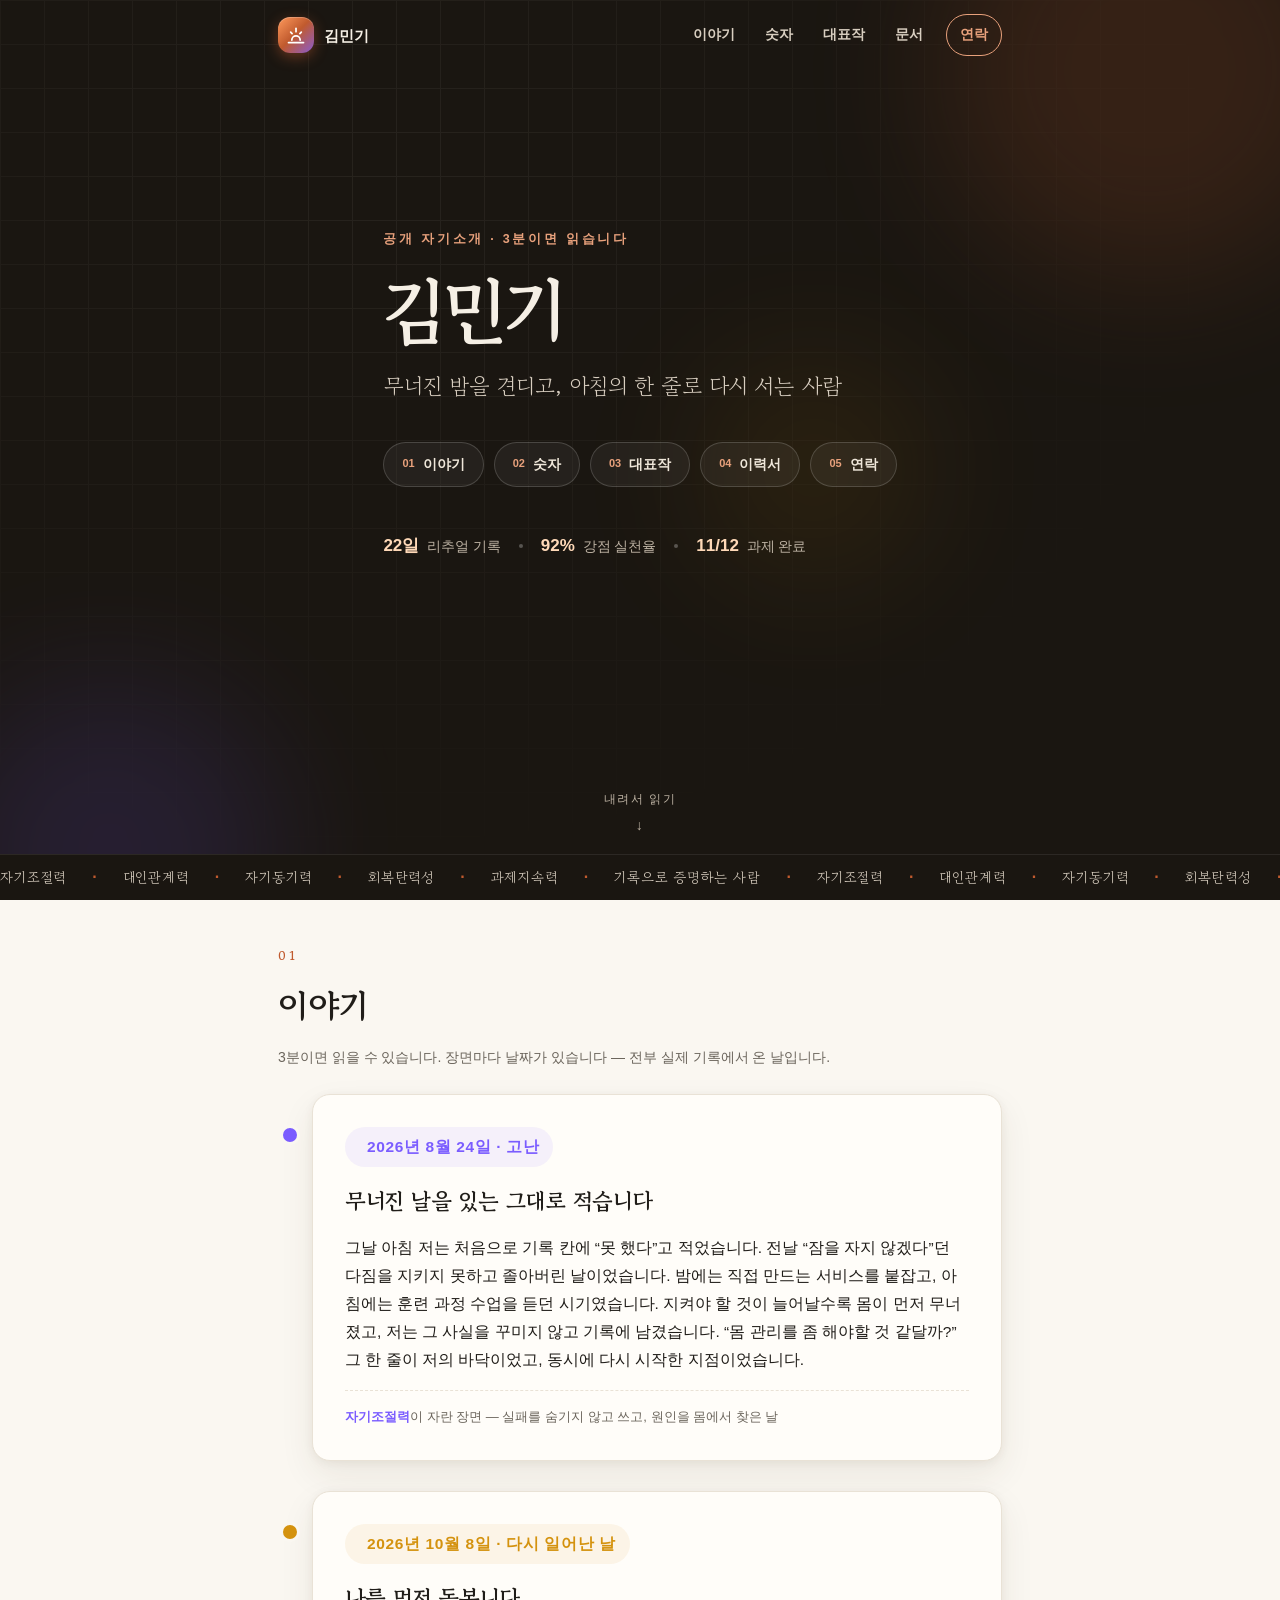
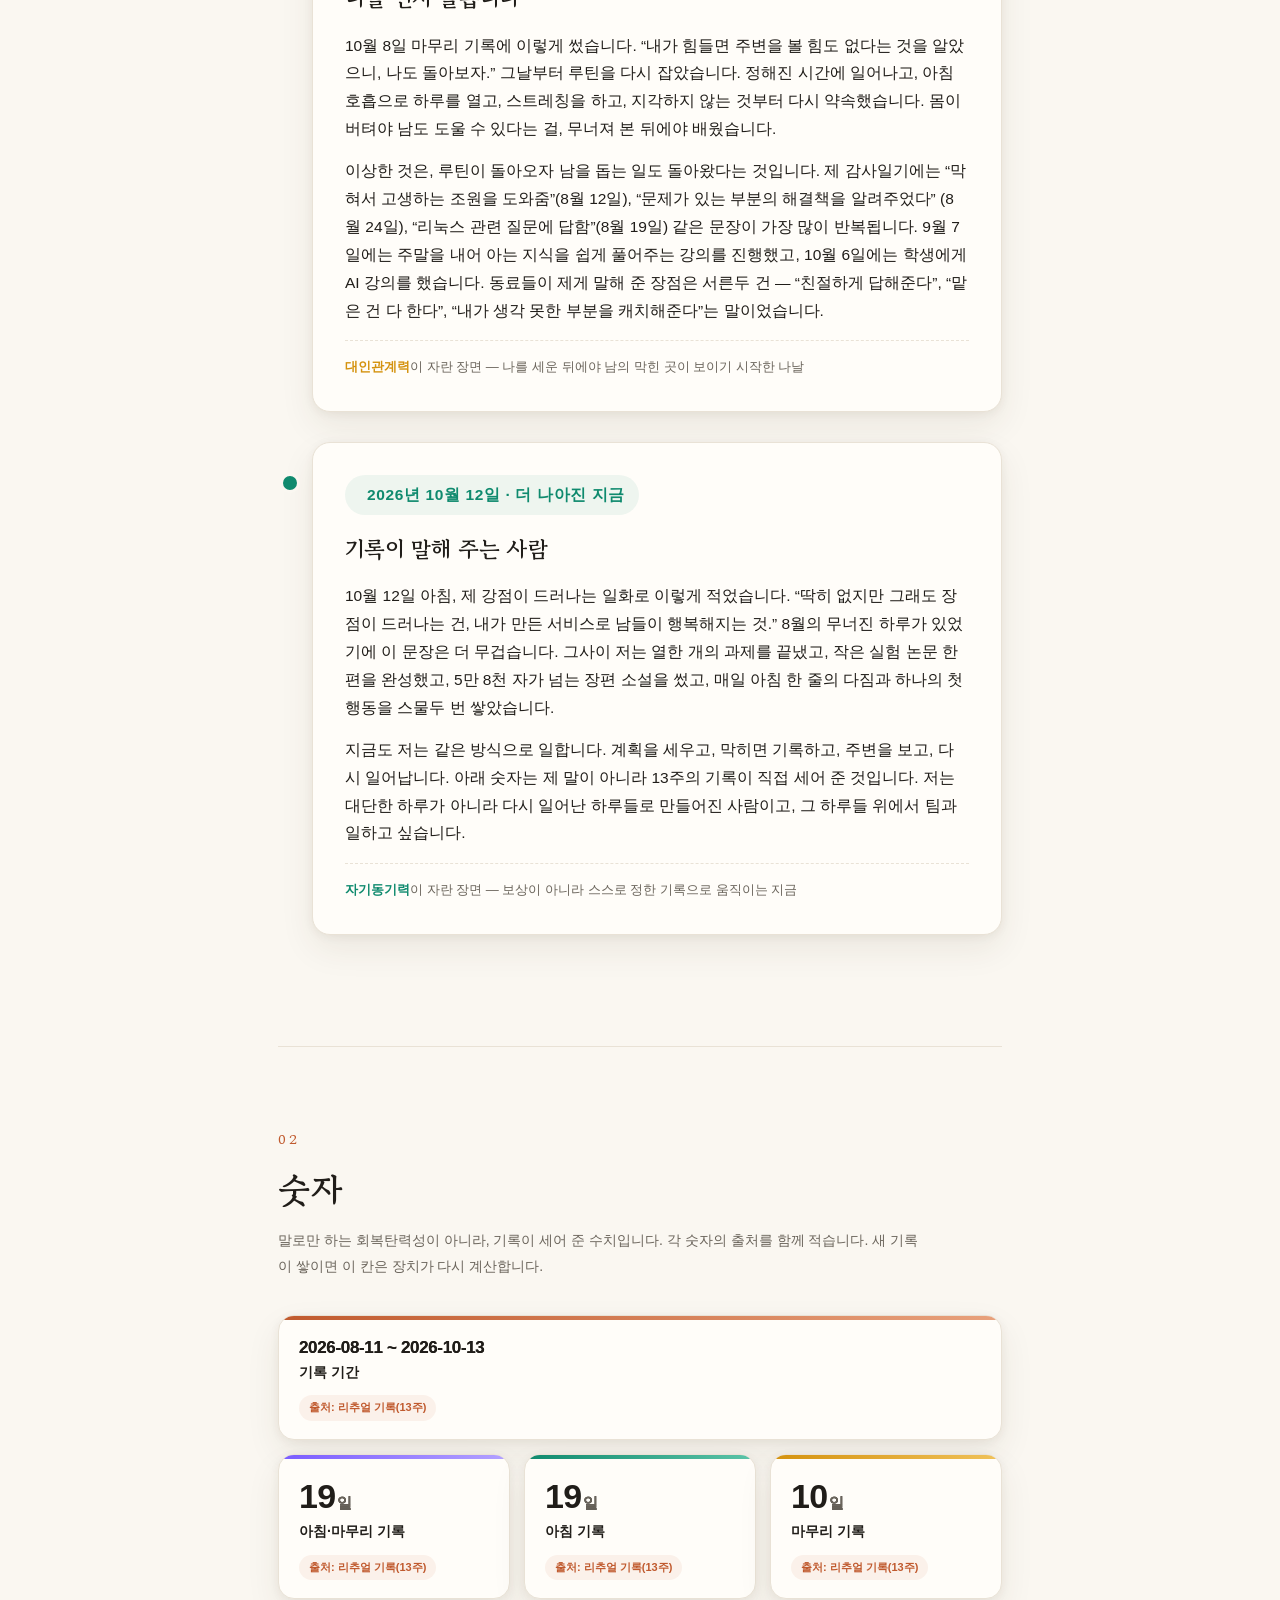
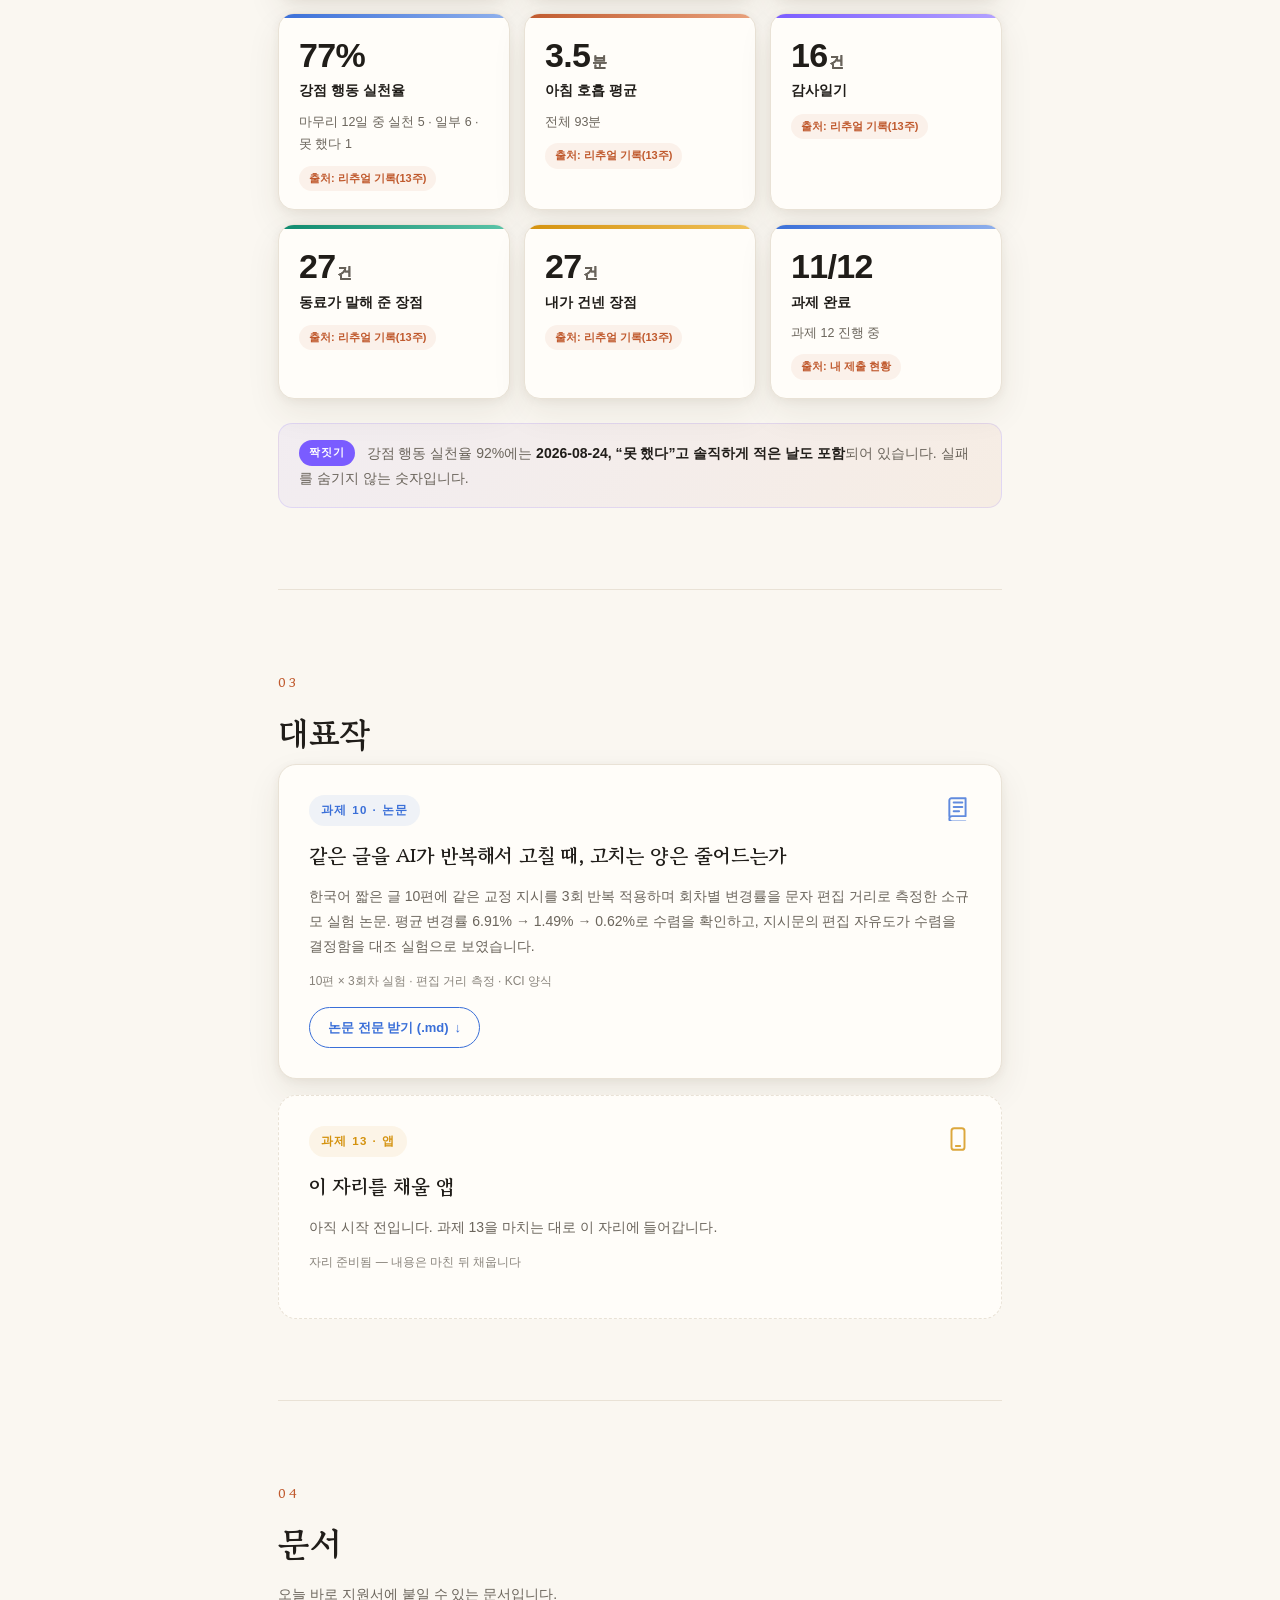
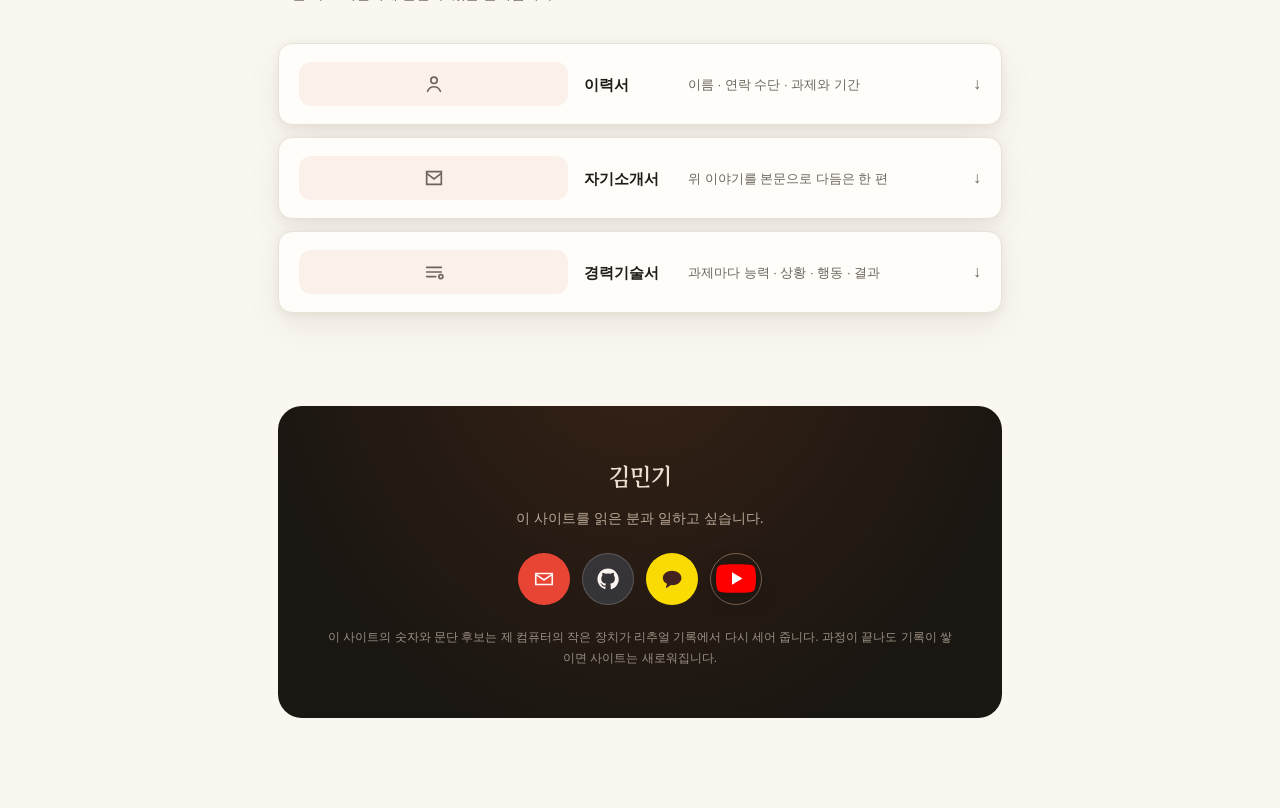
==== commit 6a21b043: "상단바 로고를 선라이즈 뱃지로 — 그라디언트 스퀴클 + 뜨는 태양 Generated with Devin (https://devin.ai)" ====
--- a/docs/index.html
+++ b/docs/index.html
@@ -19,7 +19,7 @@
 <!-- 상단 고정 내비 -->
 <nav class="topbar" id="topbar">
   <div class="topbar-in">
-    <a class="brand" href="#top" aria-label="맨 위로"><span class="brand-mk">민</span><span class="brand-t">김민기</span></a>
+    <a class="brand" href="#top" aria-label="맨 위로"><span class="brand-mk"><svg viewBox="0 0 24 24" width="20" height="20" fill="none" stroke="currentColor" stroke-width="2.1" stroke-linecap="round" stroke-linejoin="round" aria-hidden="true"><path d="M7 18a5 5 0 0 1 10 0"/><path d="M3 21h18"/><path d="M12 4v4"/><path d="m5.6 8.6 1.7 1.7"/><path d="m18.4 8.6-1.7 1.7"/></svg></span><span class="brand-t">김민기</span></a>
     <button class="burger" id="burger" aria-label="메뉴 열기"><span></span><span></span><span></span></button>
     <div class="nav-links" id="navlinks">
       <a href="#story" data-sec="story">이야기</a>
--- a/docs/style.css
+++ b/docs/style.css
@@ -40,11 +40,14 @@
 }
 .brand { display: inline-flex; align-items: center; gap: 10px; text-decoration: none; }
 .brand-mk {
-  width: 34px; height: 34px; border-radius: 10px; display: grid; place-items: center;
-  font-family: var(--serif); font-weight: 700; font-size: 15px;
-  color: #1a1611; background: linear-gradient(135deg, #ffd9b8, #e8a17c);
-  box-shadow: 0 4px 12px rgba(192,90,46,.35);
-}
+  width: 36px; height: 36px; border-radius: 12px; display: grid; place-items: center;
+  color: #fff;
+  background: linear-gradient(135deg, #ff9a5c 0%, #c05a2e 48%, #7a5cff 115%);
+  box-shadow: 0 4px 14px rgba(192,90,46,.45), inset 0 1px 0 #ffffff38;
+  transition: transform .25s, box-shadow .25s;
+}
+.brand:hover .brand-mk { transform: rotate(-6deg) scale(1.07); box-shadow: 0 6px 18px rgba(122,92,255,.4), inset 0 1px 0 #ffffff38; }
+.brand-mk svg { display: block; }
 .brand-t { font-weight: 800; font-size: 15px; color: #f5efe5; transition: color .3s; }
 .topbar.solid .brand-t { color: var(--ink); }
 .nav-links { display: flex; align-items: center; gap: 4px; }
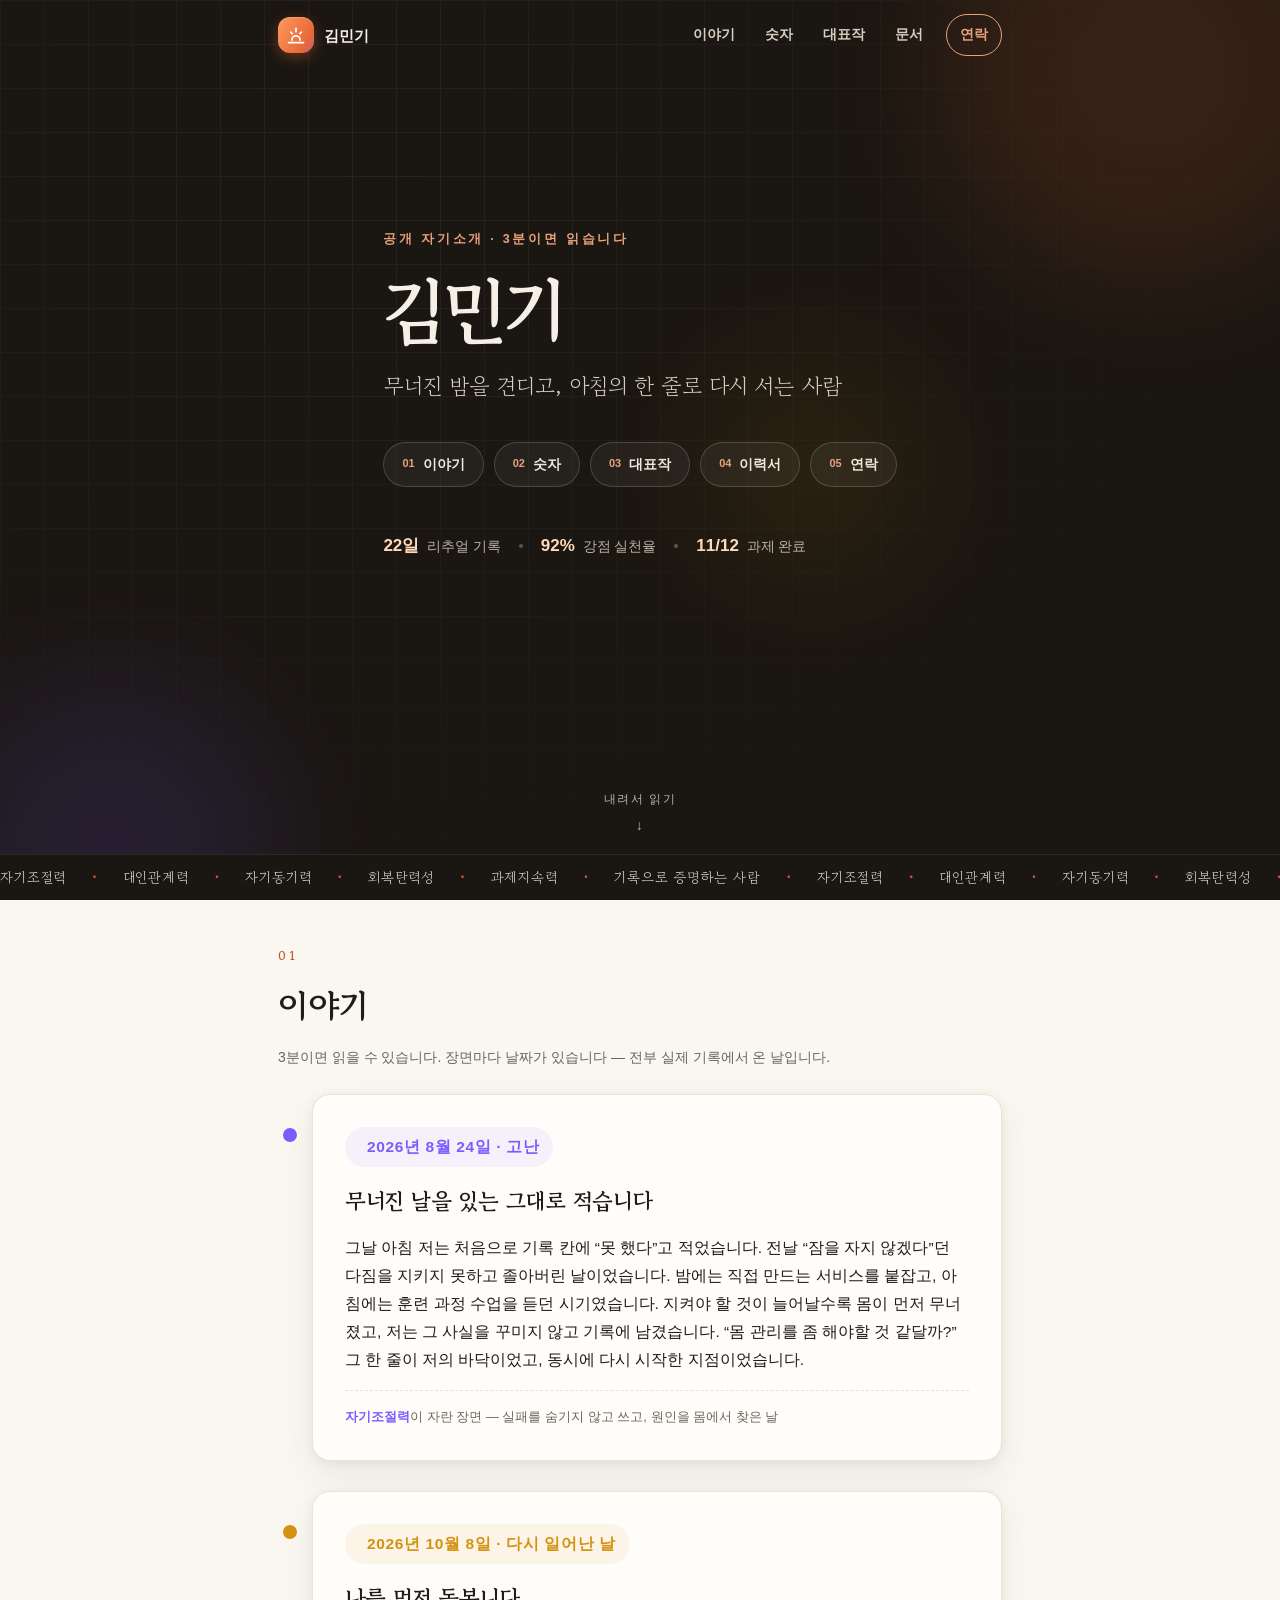
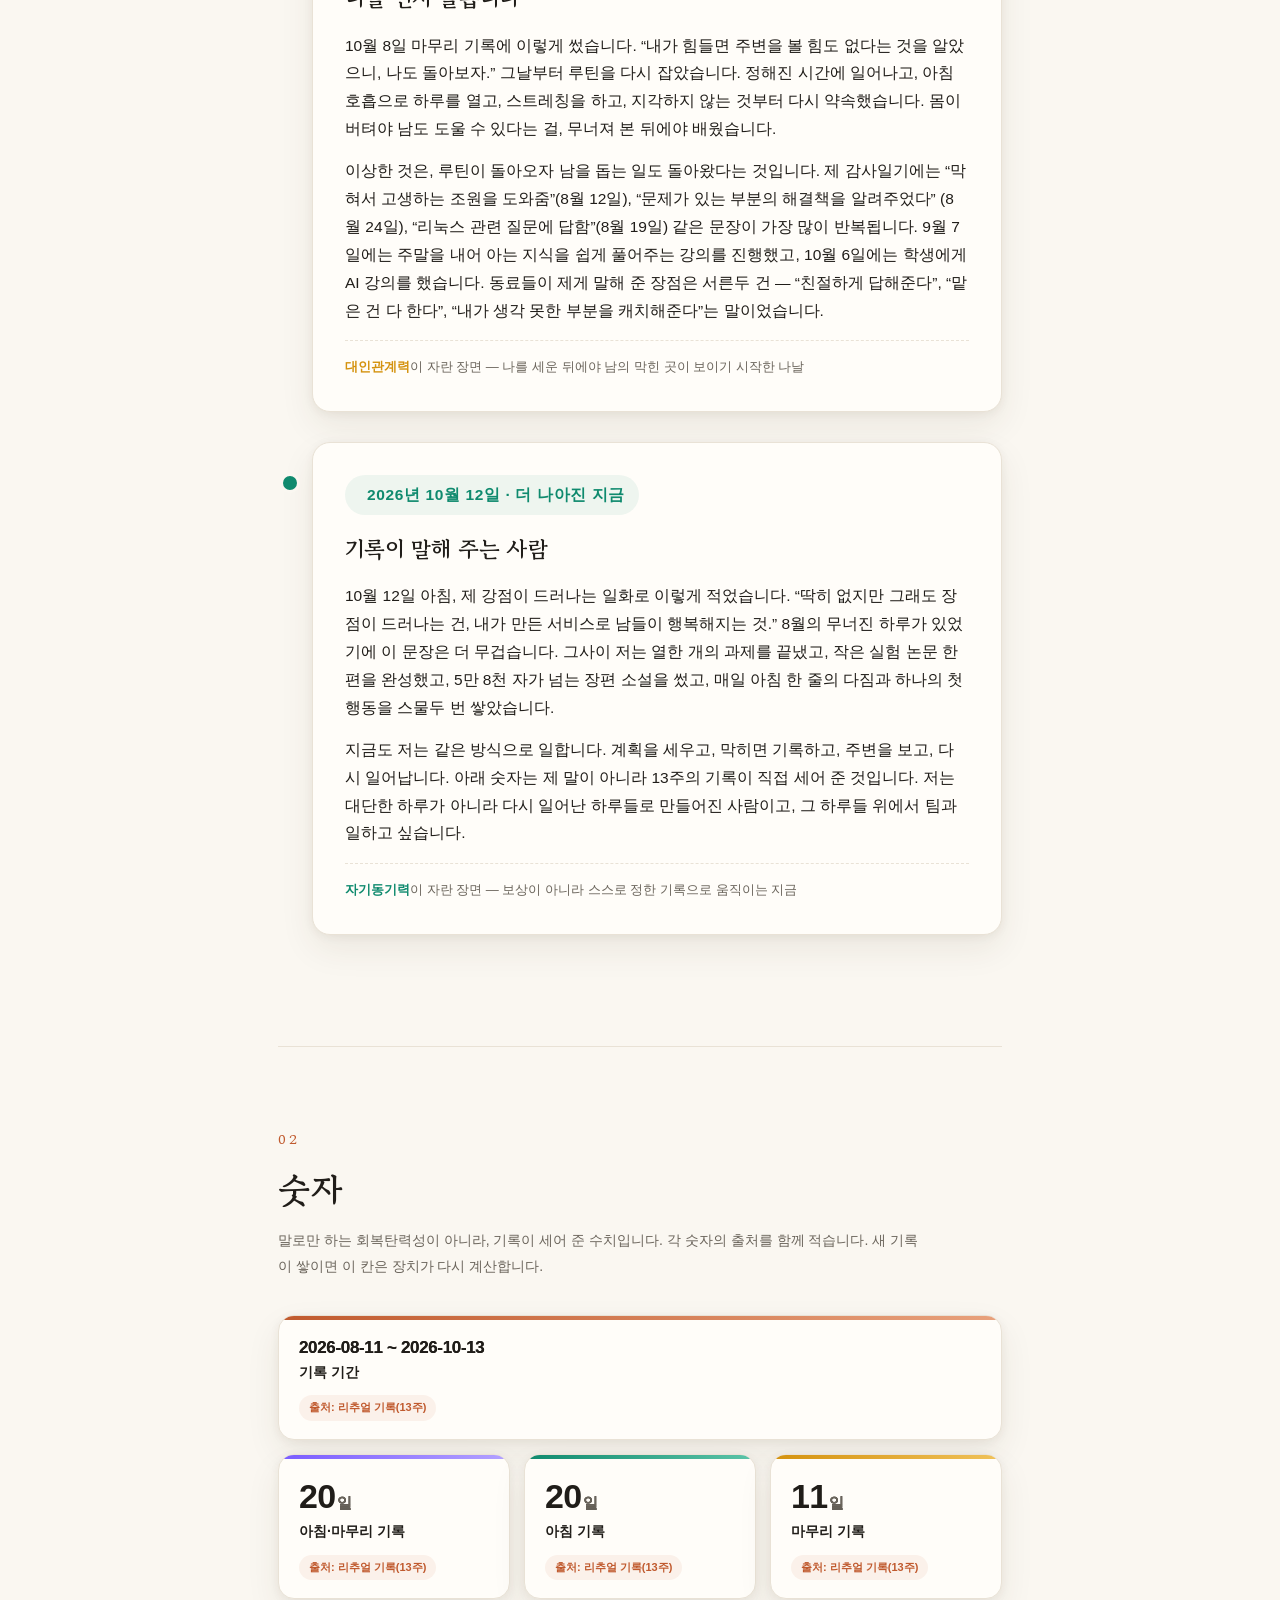
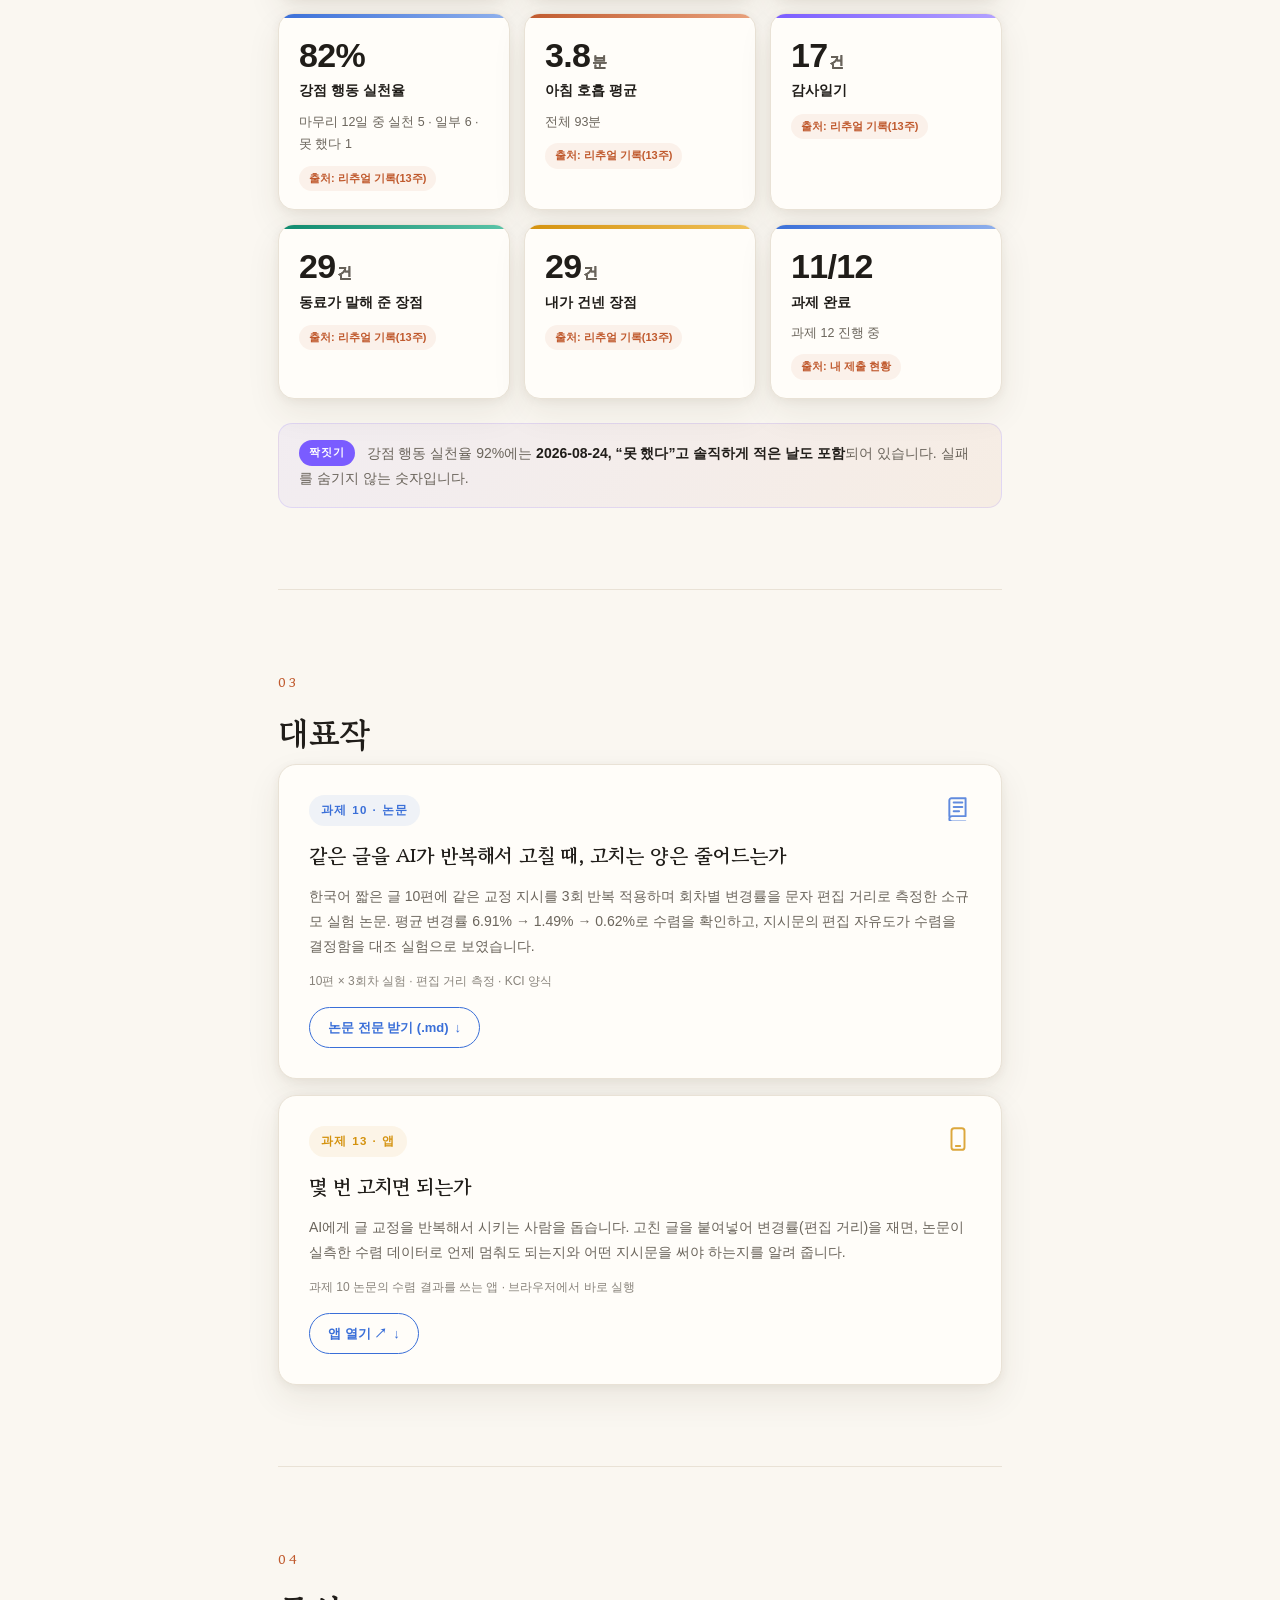
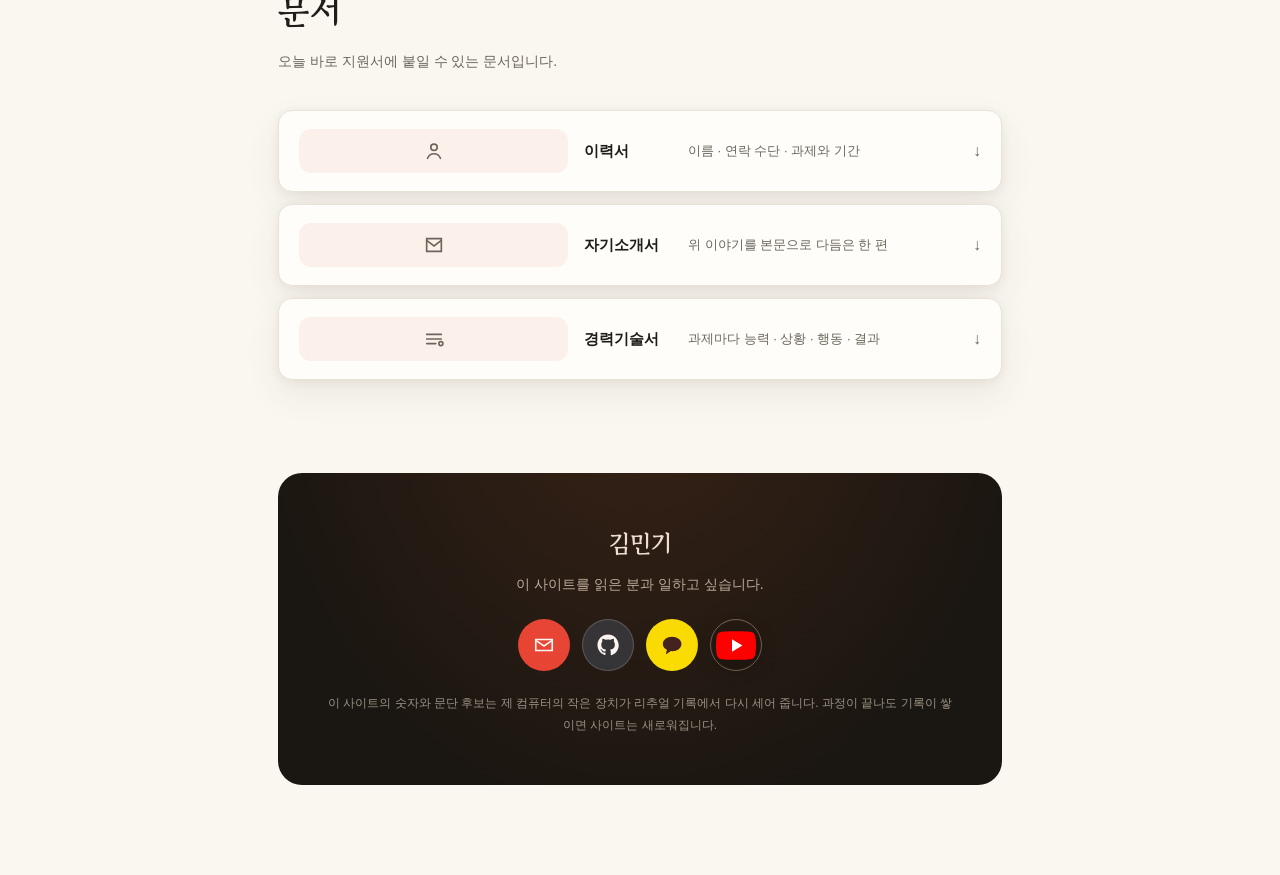
==== commit 45b36f9d: "과제 13 앱 연결 — '몇 번 고치면 되는가' 논문 반영 앱을 대표작에 - docs/app/에 정적 앱 배포(변경률 측정·회차 추적·지시문 비교) - 대표작 카드에 앱 링크와 '" ====
--- a/docs/index.html
+++ b/docs/index.html
@@ -150,14 +150,15 @@
         <p class="work-meta">10편 × 3회차 실험 · 편집 거리 측정 · KCI 양식</p>
         <a class="work-link" href="works/과제10_첫논문.md" download>논문 전문 받기 (.md)</a>
       </article>
-      <article class="work work-empty w2 reveal">
+      <article class="work w2 reveal">
         <div class="work-head">
           <p class="work-tag">과제 13 · 앱</p>
           <span class="work-ico" aria-hidden="true"><svg viewBox="0 0 24 24" width="26" height="26" fill="none" stroke="currentColor" stroke-width="1.8" stroke-linecap="round" stroke-linejoin="round"><rect x="6" y="2" width="12" height="20" rx="2.5"/><path d="M10 18.5h4"/></svg></span>
         </div>
-        <h3 class="work-t">이 자리를 채울 앱</h3>
-        <p class="work-d">아직 시작 전입니다. 과제 13을 마치는 대로 이 자리에 들어갑니다.</p>
-        <p class="work-meta">자리 준비됨 — 내용은 마친 뒤 채웁니다</p>
+        <h3 class="work-t">몇 번 고치면 되는가</h3>
+        <p class="work-d">AI에게 글 교정을 반복해서 시키는 사람을 돕습니다. 고친 글을 붙여넣어 변경률(편집 거리)을 재면, 논문이 실측한 수렴 데이터로 언제 멈춰도 되는지와 어떤 지시문을 써야 하는지를 알려 줍니다.</p>
+        <p class="work-meta">과제 10 논문의 수렴 결과를 쓰는 앱 · 브라우저에서 바로 실행</p>
+        <a class="work-link" href="app/" target="_blank" rel="noopener">앱 열기 ↗</a>
       </article>
     </div>
   </section>
--- a/docs/style.css
+++ b/docs/style.css
@@ -42,9 +42,16 @@
 .brand-mk {
   width: 36px; height: 36px; border-radius: 12px; display: grid; place-items: center;
   color: #fff;
-  background: linear-gradient(135deg, #ff9a5c 0%, #c05a2e 48%, #7a5cff 115%);
+  /* 끝 색이 처음 색과 같아야 끊김 없이 순환 */
+  background: linear-gradient(120deg, #ff9a5c, #e8683a, #7a5cff, #d4920e, #ff9a5c);
+  background-size: 300% 300%;
+  animation: hueflow 9s ease-in-out infinite;
   box-shadow: 0 4px 14px rgba(192,90,46,.45), inset 0 1px 0 #ffffff38;
   transition: transform .25s, box-shadow .25s;
+}
+@keyframes hueflow {
+  0%, 100% { background-position: 0% 40%; }
+  50% { background-position: 100% 60%; }
 }
 .brand:hover .brand-mk { transform: rotate(-6deg) scale(1.07); box-shadow: 0 6px 18px rgba(122,92,255,.4), inset 0 1px 0 #ffffff38; }
 .brand-mk svg { display: block; }
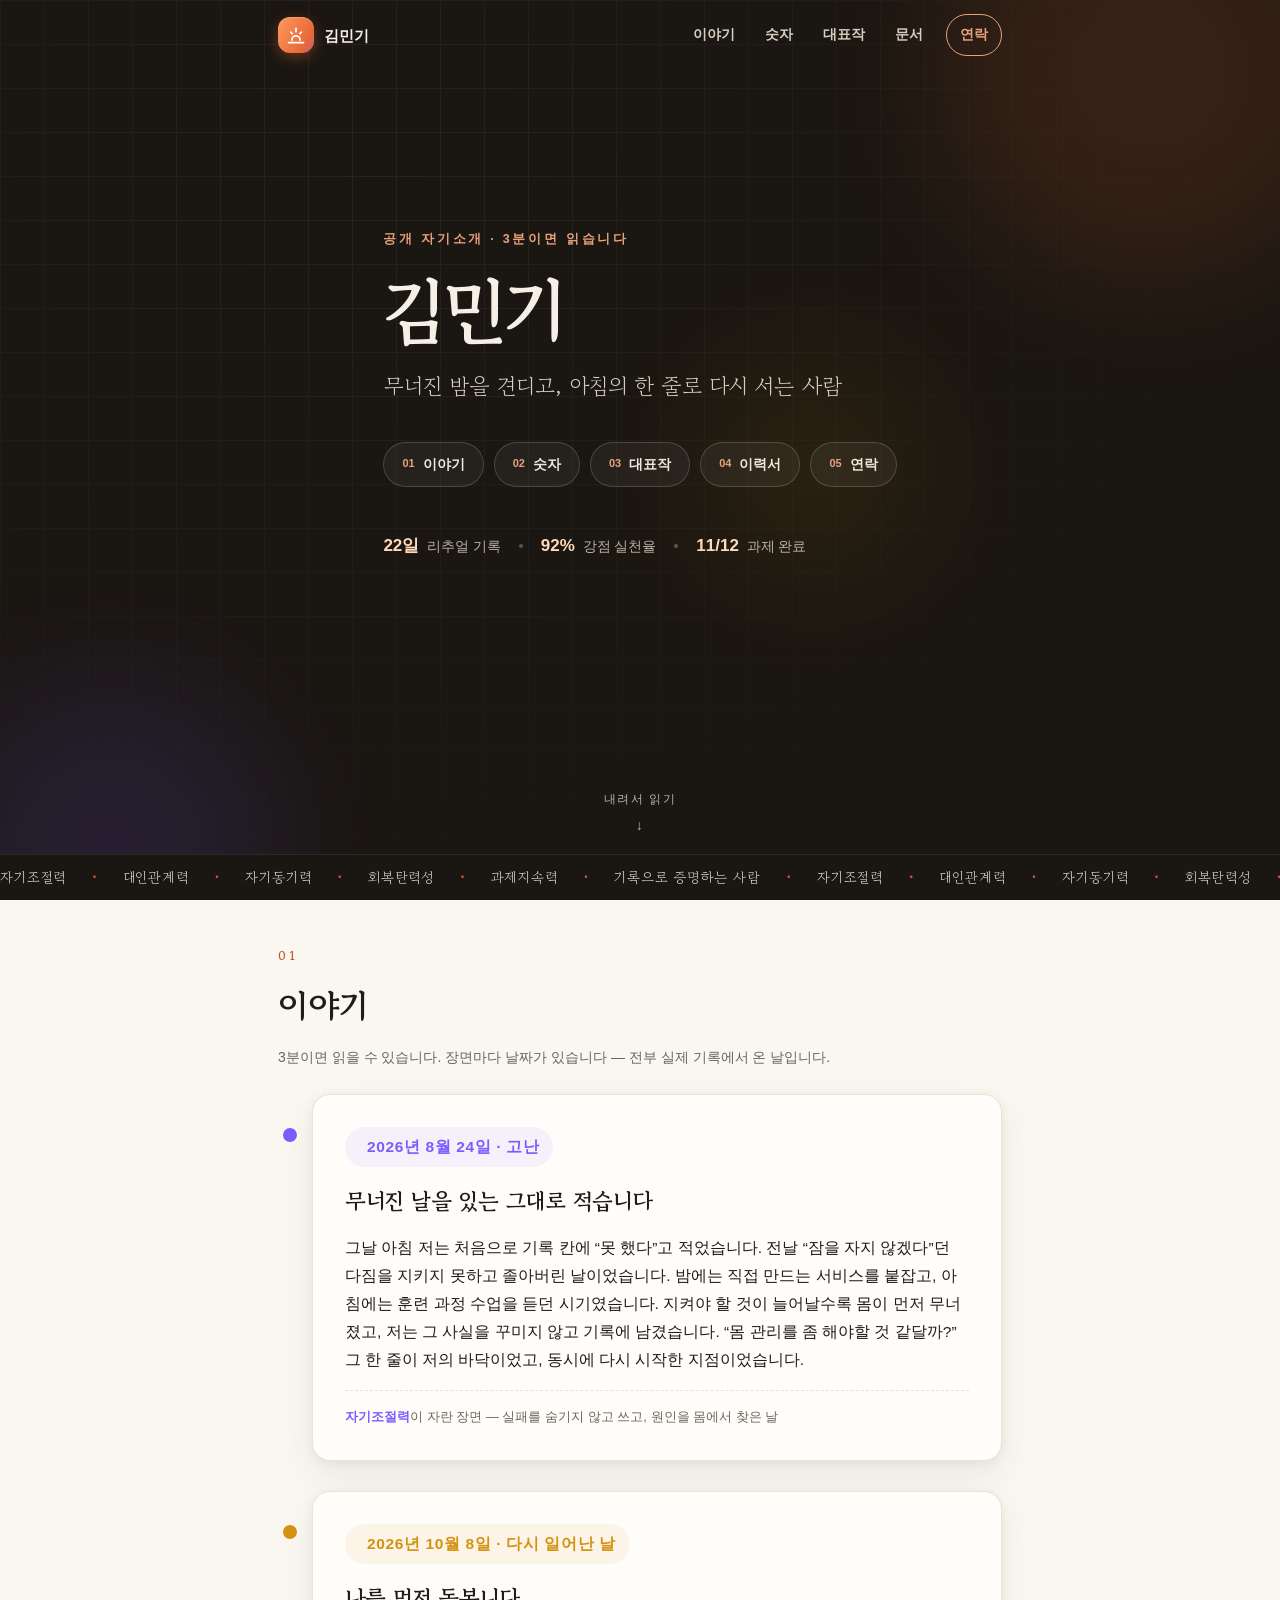
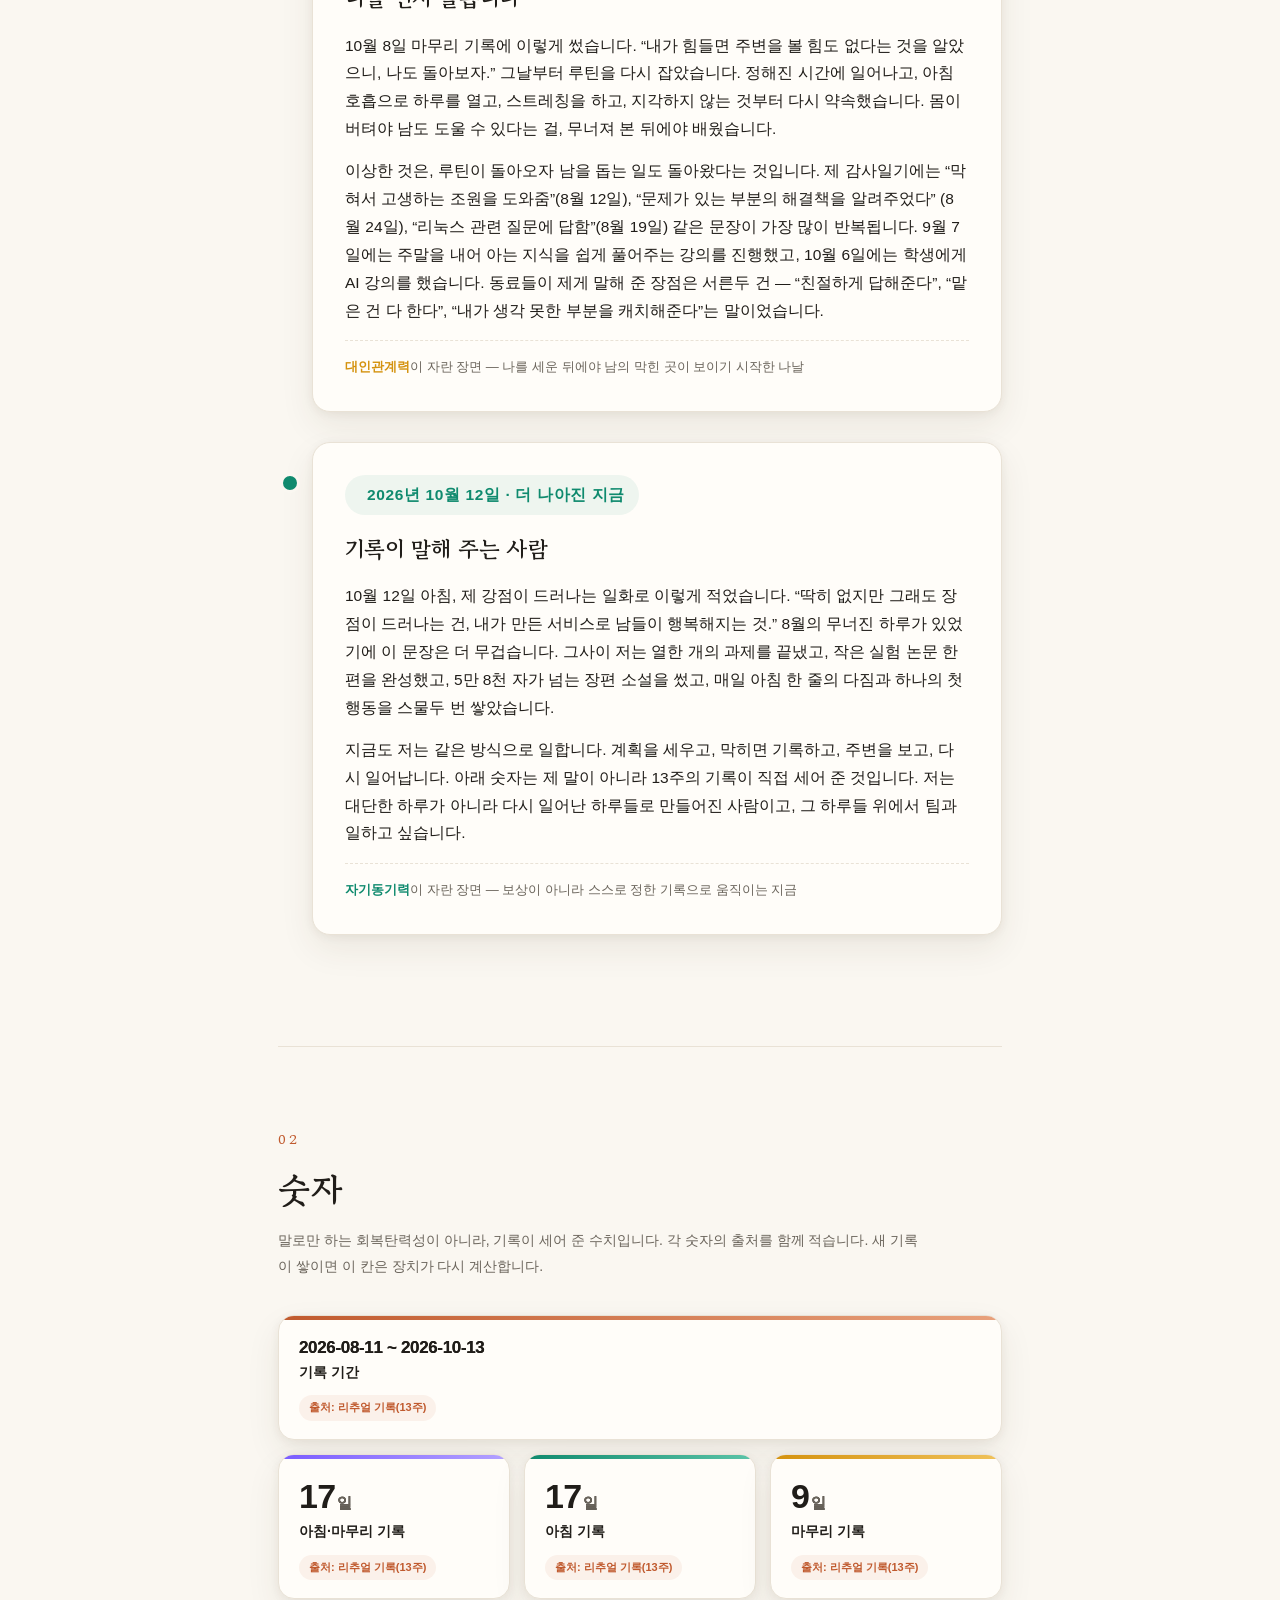
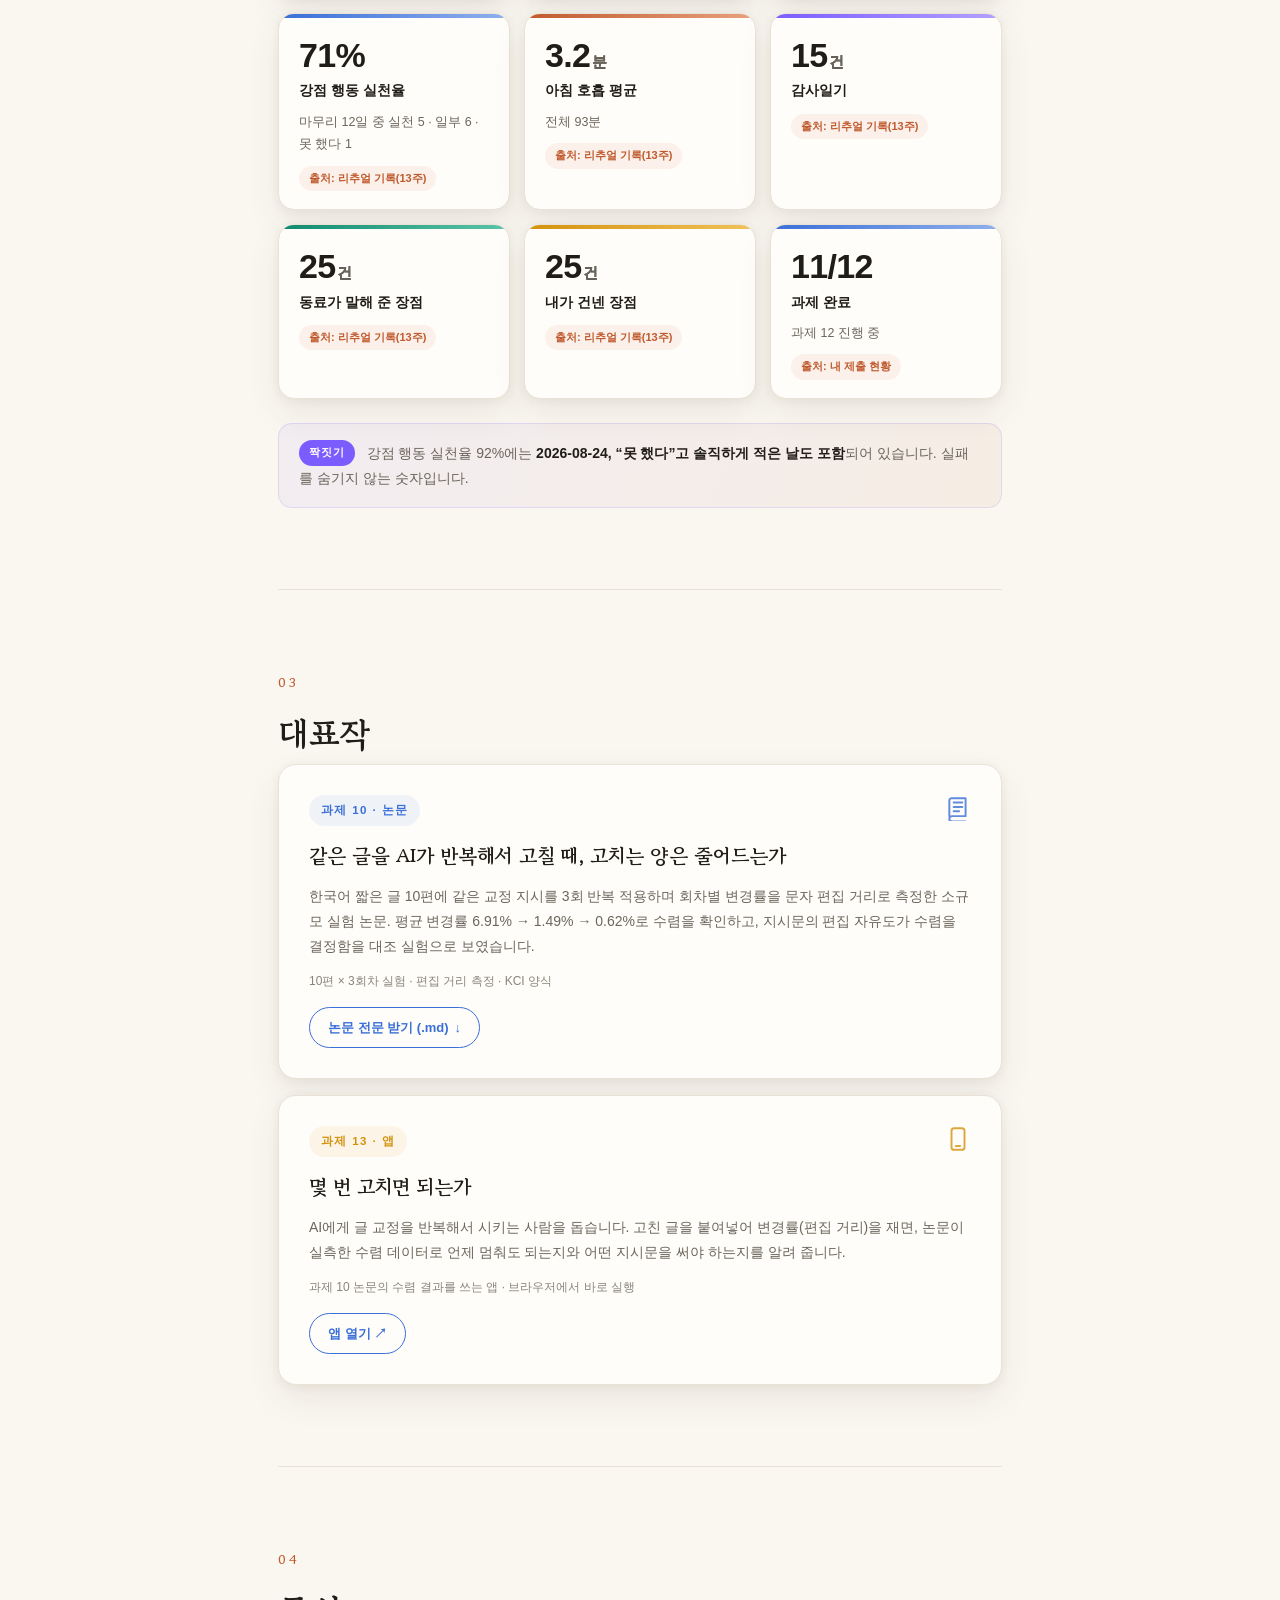
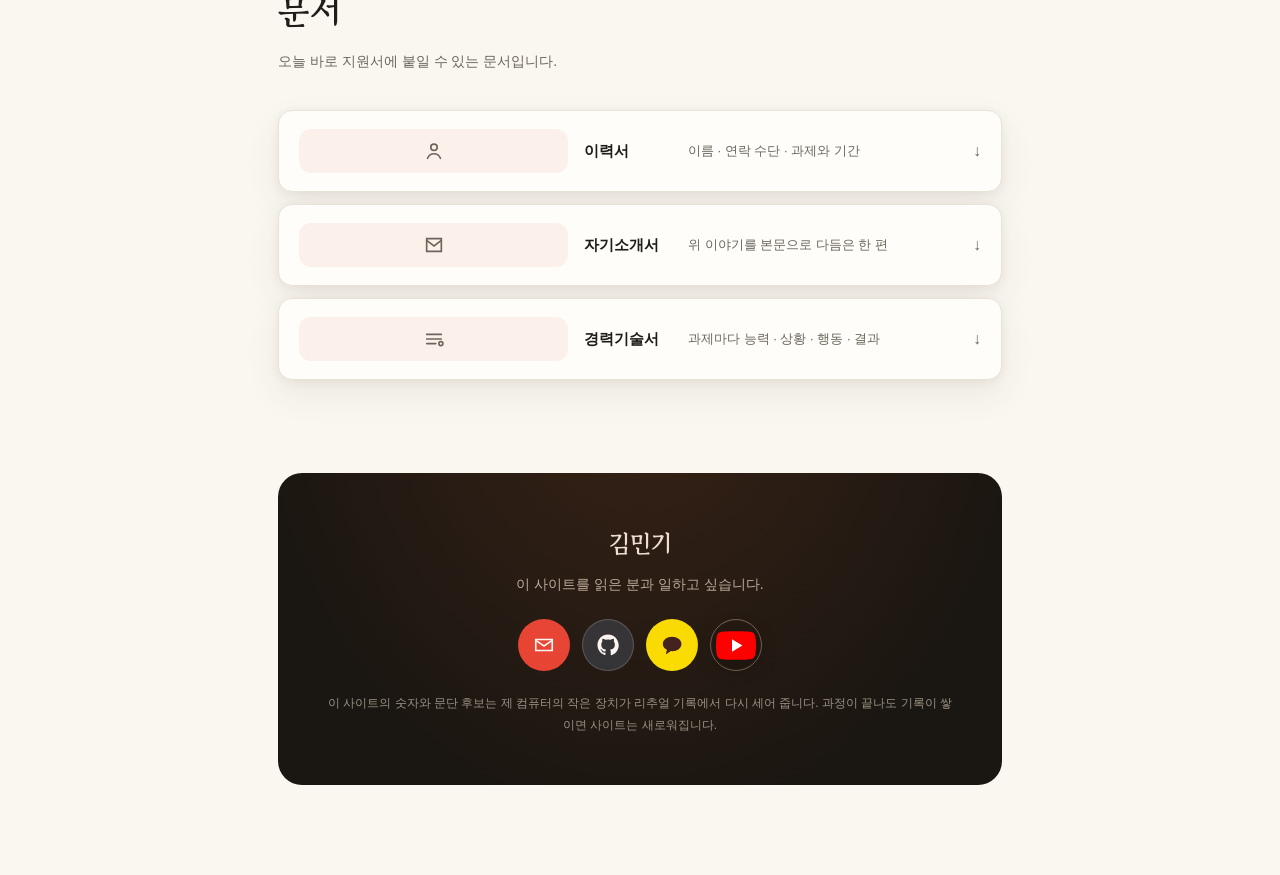
==== commit 28c27b3c: "앱 링크에서 다운로드 화살표 제거 — 외부 탭 링크는 ↗만 Generated with Devin (https://devin.ai)" ====
--- a/docs/index.html
+++ b/docs/index.html
@@ -158,7 +158,7 @@
         <h3 class="work-t">몇 번 고치면 되는가</h3>
         <p class="work-d">AI에게 글 교정을 반복해서 시키는 사람을 돕습니다. 고친 글을 붙여넣어 변경률(편집 거리)을 재면, 논문이 실측한 수렴 데이터로 언제 멈춰도 되는지와 어떤 지시문을 써야 하는지를 알려 줍니다.</p>
         <p class="work-meta">과제 10 논문의 수렴 결과를 쓰는 앱 · 브라우저에서 바로 실행</p>
-        <a class="work-link" href="app/" target="_blank" rel="noopener">앱 열기 ↗</a>
+        <a class="work-link ext" href="app/" target="_blank" rel="noopener">앱 열기 ↗</a>
       </article>
     </div>
   </section>
--- a/docs/style.css
+++ b/docs/style.css
@@ -301,7 +301,7 @@
   display: inline-flex; align-items: center; gap: 6px;
   transition: background .2s, color .2s;
 }
-.work-link::after { content: '↓'; }
+.work-link:not(.ext)::after { content: '↓'; }
 .work-link:hover { background: var(--c5); color: #fff; }
 
 /* ══ 문서 ══ */
